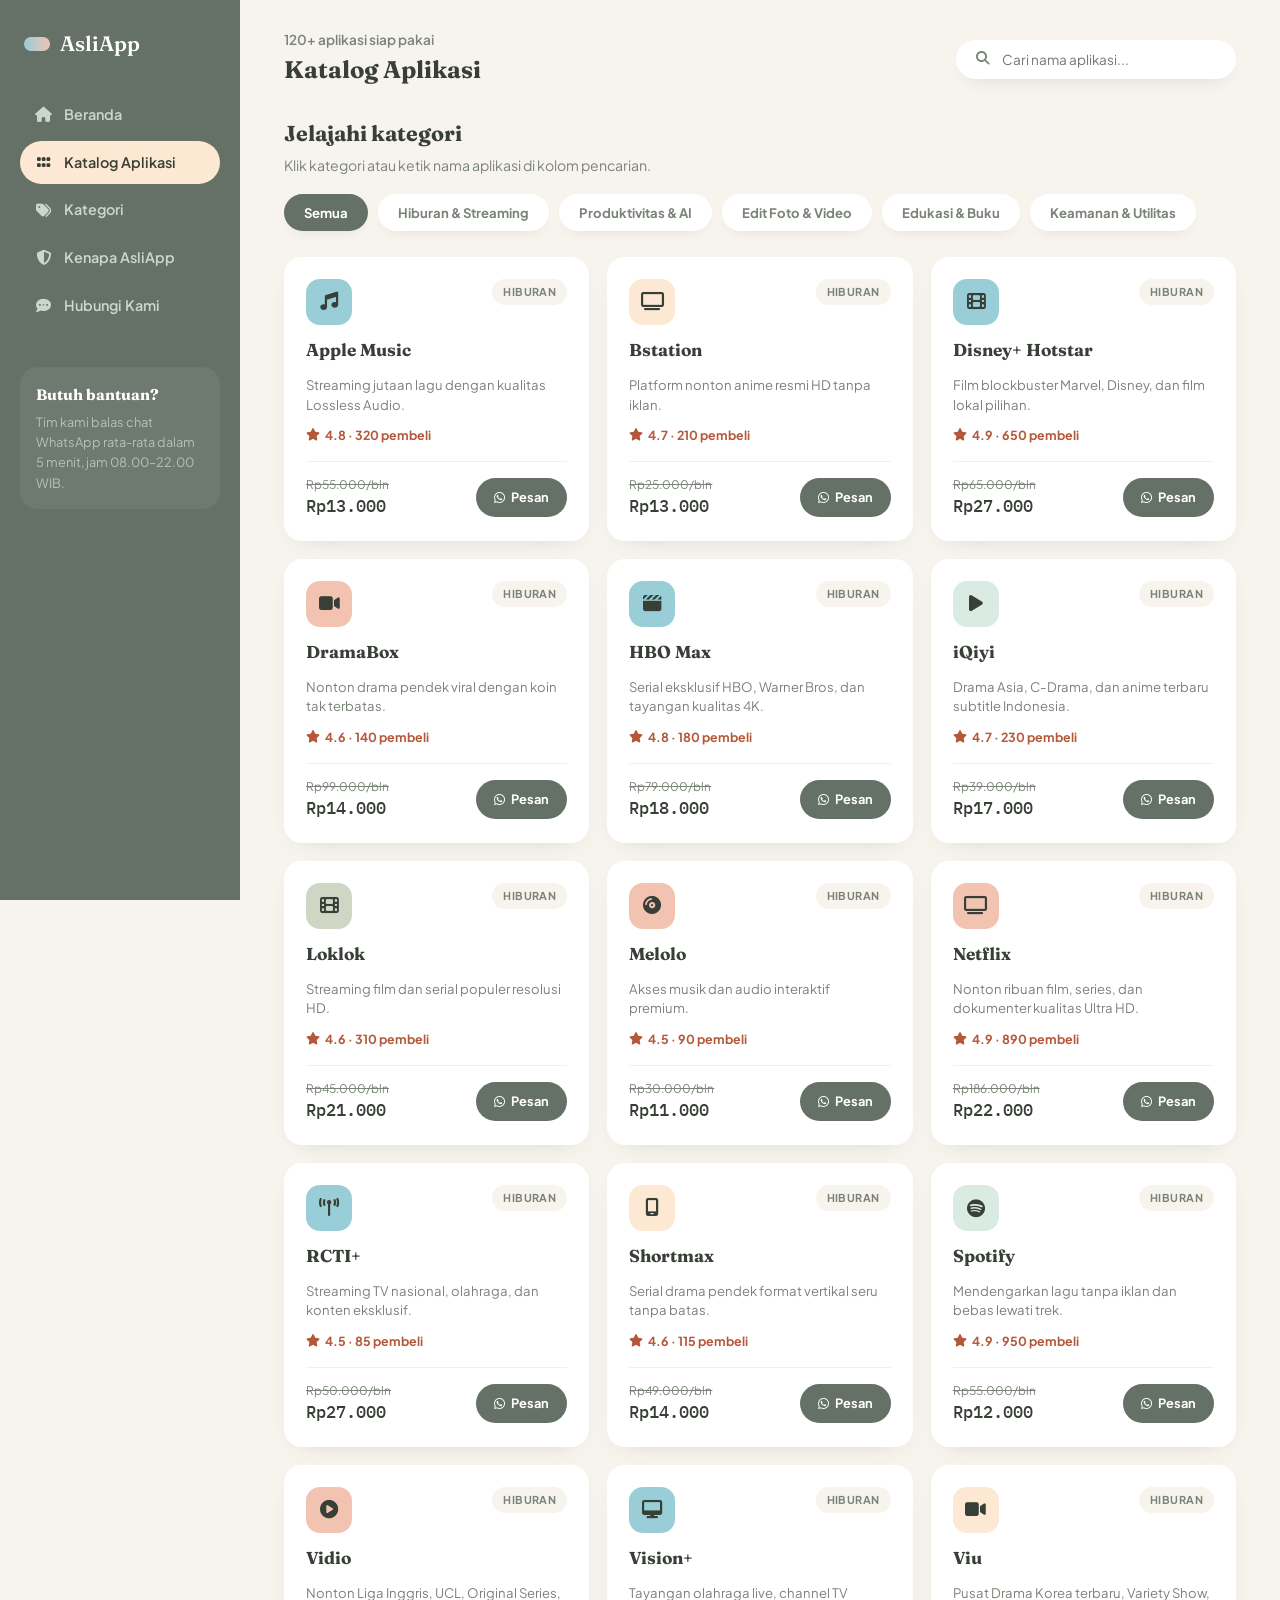
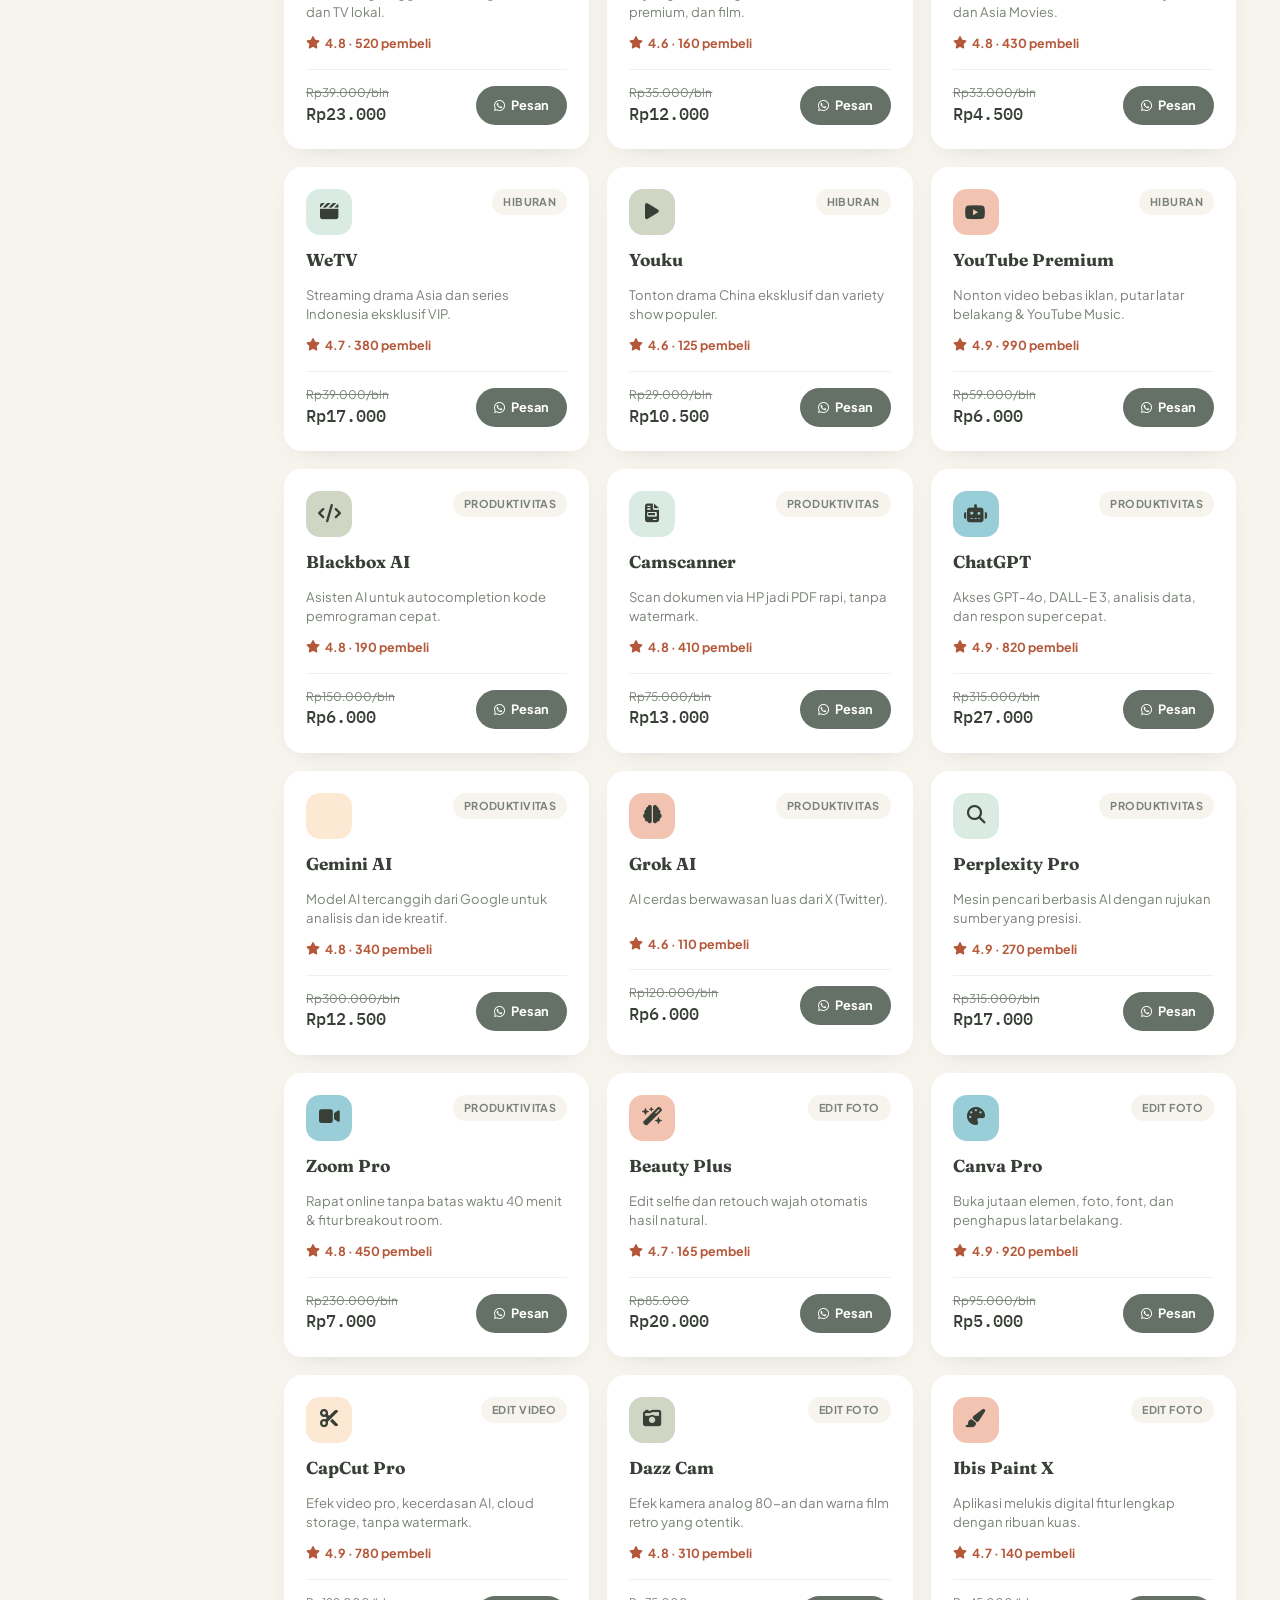
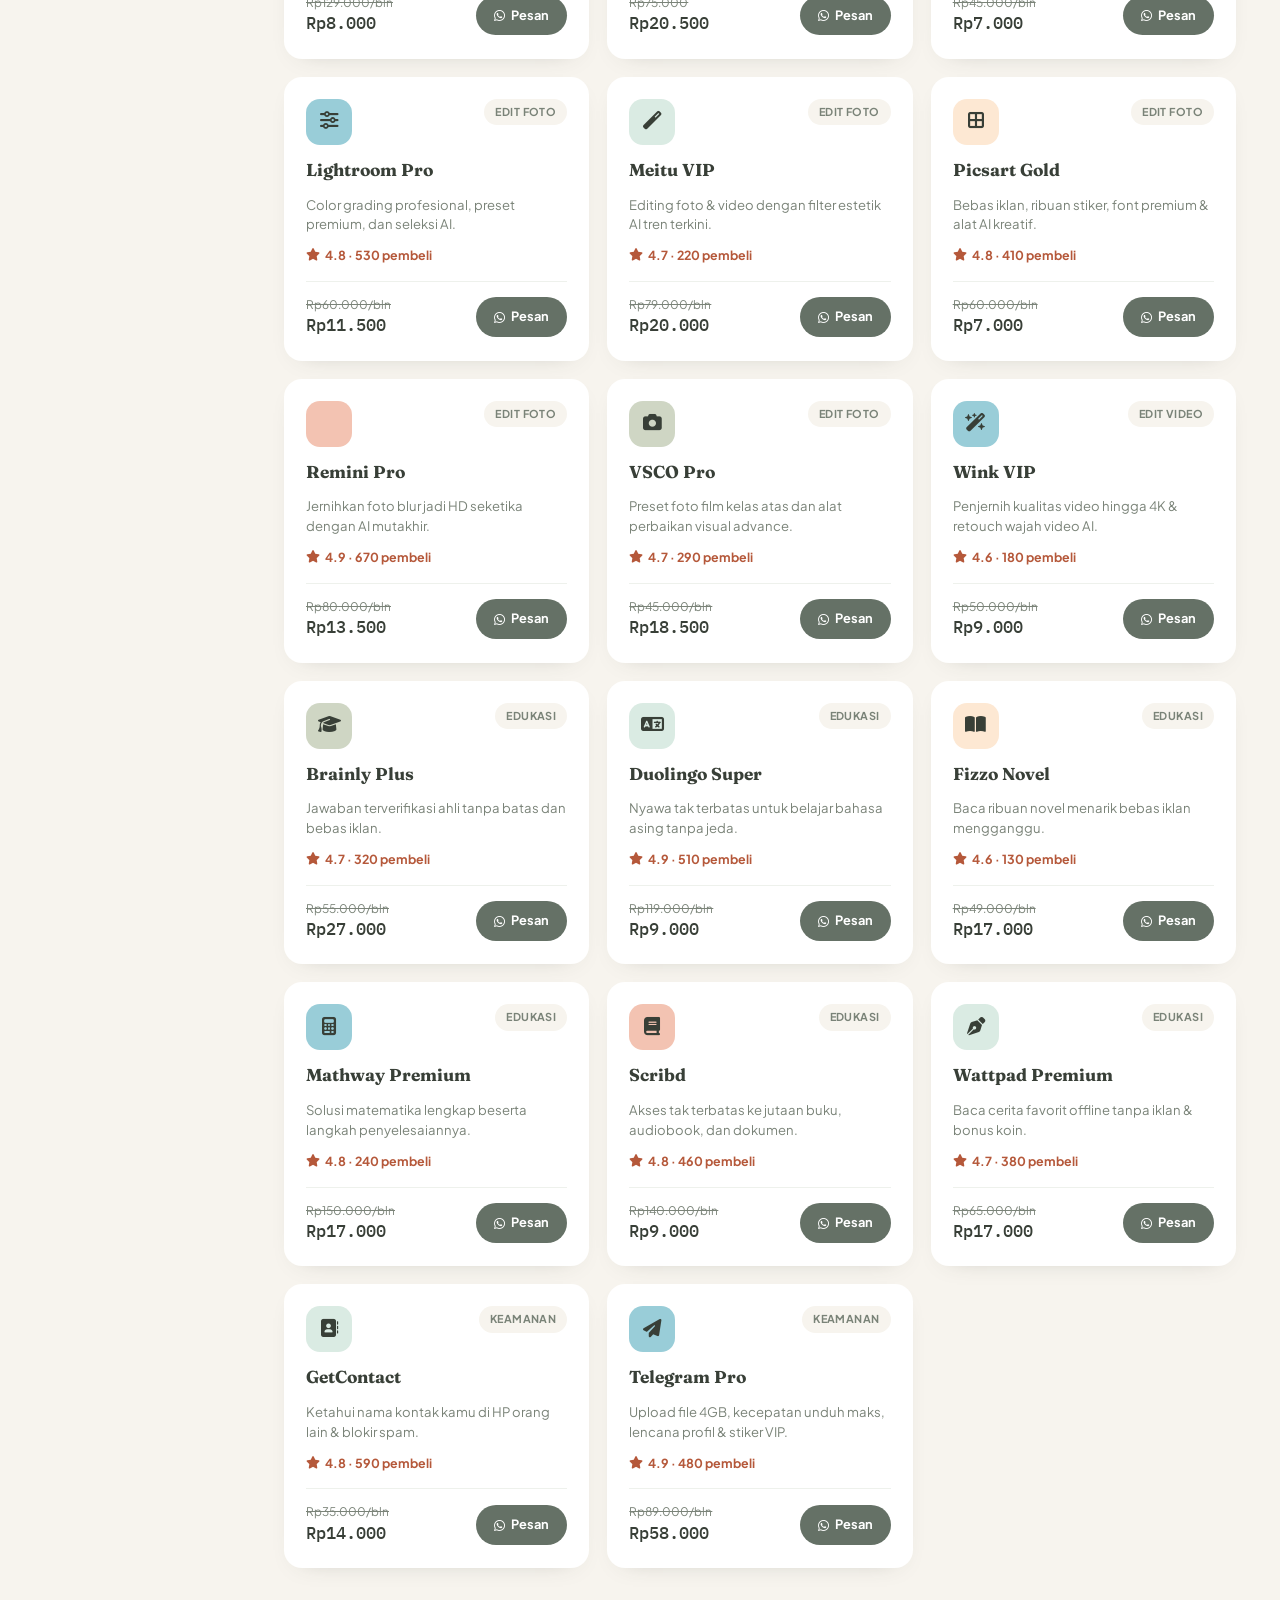
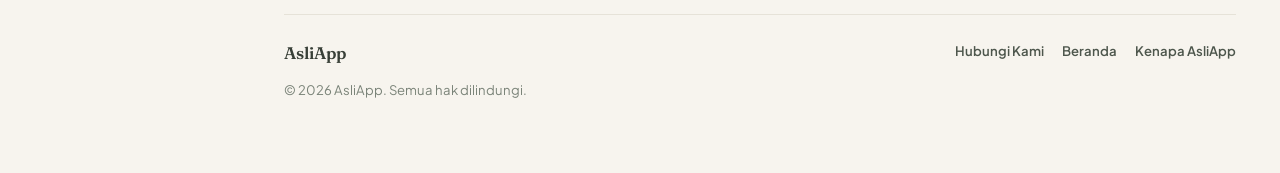
==== katalog.html @ 2c3b3336 "Update katalog.html" ====
<!DOCTYPE html>
<html lang="id">
<head>
<meta charset="UTF-8">
<meta name="viewport" content="width=device-width, initial-scale=1.0">
<title>Katalog Aplikasi — AsliApp</title>
<link rel="preconnect" href="https://fonts.googleapis.com">
<link rel="preconnect" href="https://fonts.gstatic.com" crossorigin>
<link href="https://fonts.googleapis.com/css2?family=Fraunces:opsz,wght@9..144,500;9..144,600;9..144,700&family=Plus+Jakarta+Sans:wght@400;500;600;700;800&family=IBM+Plex+Mono:wght@500&display=swap" rel="stylesheet">
<link rel="stylesheet" href="https://cdnjs.cloudflare.com/ajax/libs/font-awesome/6.5.1/css/all.min.css">
<link rel="stylesheet" href="assets/style.css">
</head>
<body>

<div class="layout">
    <aside class="sidebar" id="sidebar">
        <div class="logo"><span class="capsule-mark"></span> AsliApp</div>
        <nav>
            <a href="index.html"><i class="fa-solid fa-house"></i> Beranda</a>
            <a href="katalog.html" class="active"><i class="fa-solid fa-grip"></i> Katalog Aplikasi</a>
            <a href="katalog.html#kategori"><i class="fa-solid fa-tags"></i> Kategori</a>
            <a href="index.html#kenapa"><i class="fa-solid fa-shield-halved"></i> Kenapa AsliApp</a>
            <a href="kontak.html"><i class="fa-solid fa-comment-dots"></i> Hubungi Kami</a>
        </nav>
        <div class="sidebar-note">
            <strong>Butuh bantuan?</strong>
            Tim kami balas chat WhatsApp rata-rata dalam 5 menit, jam 08.00–22.00 WIB.
        </div>
    </aside>

    <main>
        <div class="topbar">
            <button class="menu-toggle" onclick="document.getElementById('sidebar').classList.toggle('open')">
                <i class="fa-solid fa-bars"></i>
            </button>
            <div class="greeting">
                <p>120+ aplikasi siap pakai</p>
                <h2>Katalog Aplikasi</h2>
            </div>
            <div class="search-pill">
                <i class="fa-solid fa-magnifying-glass"></i>
                <input type="text" id="searchInput" placeholder="Cari nama aplikasi...">
            </div>
        </div>

        <div id="kategori" class="section-head">
            <div>
                <h3>Jelajahi kategori</h3>
                <p>Klik kategori atau ketik nama aplikasi di kolom pencarian.</p>
            </div>
        </div>
        <div class="chip-row">
            <button class="chip active" data-filter="semua">Semua</button>
            <button class="chip" data-filter="hiburan">Hiburan &amp; Streaming</button>
            <button class="chip" data-filter="produktivitas">Produktivitas &amp; AI</button>
            <button class="chip" data-filter="edit">Edit Foto &amp; Video</button>
            <button class="chip" data-filter="edukasi">Edukasi &amp; Buku</button>
            <button class="chip" data-filter="keamanan">Keamanan &amp; Utilitas</button>
        </div>

        <div class="app-grid" id="appGrid">

            <!-- HIBURAN & STREAMING -->
            <div class="app-card" data-cat="hiburan" data-name="Apple Music">
                <div class="app-top">
                    <div class="app-icon bg-sky"><i class="fa-solid fa-music"></i></div>
                    <span class="cat-tag">Hiburan</span>
                </div>
                <h4>Apple Music</h4>
                <p class="app-desc">Streaming jutaan lagu dengan kualitas Lossless Audio.</p>
                <div class="rating"><i class="fa-solid fa-star"></i> 4.8 &middot; 320 pembeli</div>
                <div class="price-row">
                    <div class="price-block">
                        <div class="old-price">Rp55.000/bln</div>
                        <div class="new-price">Rp13.000</div>
                    </div>
                    <a href="https://wa.me/6288989942301?text=Halo%20AsliApp%2C%20saya%20mau%20pesan%20Apple%20Music" class="buy-btn"><i class="fa-brands fa-whatsapp"></i> Pesan</a>
                </div>
            </div>

            <div class="app-card" data-cat="hiburan" data-name="Bstation">
                <div class="app-top">
                    <div class="app-icon bg-cream"><i class="fa-solid fa-tv"></i></div>
                    <span class="cat-tag">Hiburan</span>
                </div>
                <h4>Bstation</h4>
                <p class="app-desc">Platform nonton anime resmi HD tanpa iklan.</p>
                <div class="rating"><i class="fa-solid fa-star"></i> 4.7 &middot; 210 pembeli</div>
                <div class="price-row">
                    <div class="price-block">
                        <div class="old-price">Rp25.000/bln</div>
                        <div class="new-price">Rp13.000</div>
                    </div>
                    <a href="https://wa.me/6288989942301?text=Halo%20AsliApp%2C%20saya%20mau%20pesan%20Bstation" class="buy-btn"><i class="fa-brands fa-whatsapp"></i> Pesan</a>
                </div>
            </div>

            <div class="app-card" data-cat="hiburan" data-name="Disney+ Hotstar">
                <div class="app-top">
                    <div class="app-icon bg-sky"><i class="fa-solid fa-film"></i></div>
                    <span class="cat-tag">Hiburan</span>
                </div>
                <h4>Disney+ Hotstar</h4>
                <p class="app-desc">Film blockbuster Marvel, Disney, dan film lokal pilihan.</p>
                <div class="rating"><i class="fa-solid fa-star"></i> 4.9 &middot; 650 pembeli</div>
                <div class="price-row">
                    <div class="price-block">
                        <div class="old-price">Rp65.000/bln</div>
                        <div class="new-price">Rp27.000</div>
                    </div>
                    <a href="https://wa.me/6288989942301?text=Halo%20AsliApp%2C%20saya%20mau%20pesan%20Disney%2B" class="buy-btn"><i class="fa-brands fa-whatsapp"></i> Pesan</a>
                </div>
            </div>

            <div class="app-card" data-cat="hiburan" data-name="DramaBox">
                <div class="app-top">
                    <div class="app-icon bg-coral"><i class="fa-solid fa-video"></i></div>
                    <span class="cat-tag">Hiburan</span>
                </div>
                <h4>DramaBox</h4>
                <p class="app-desc">Nonton drama pendek viral dengan koin tak terbatas.</p>
                <div class="rating"><i class="fa-solid fa-star"></i> 4.6 &middot; 140 pembeli</div>
                <div class="price-row">
                    <div class="price-block">
                        <div class="old-price">Rp99.000/bln</div>
                        <div class="new-price">Rp14.000</div>
                    </div>
                    <a href="https://wa.me/6288989942301?text=Halo%20AsliApp%2C%20saya%20mau%20pesan%20DramaBox" class="buy-btn"><i class="fa-brands fa-whatsapp"></i> Pesan</a>
                </div>
            </div>

            <div class="app-card" data-cat="hiburan" data-name="HBO Max">
                <div class="app-top">
                    <div class="app-icon bg-sky"><i class="fa-solid fa-clapperboard"></i></div>
                    <span class="cat-tag">Hiburan</span>
                </div>
                <h4>HBO Max</h4>
                <p class="app-desc">Serial eksklusif HBO, Warner Bros, dan tayangan kualitas 4K.</p>
                <div class="rating"><i class="fa-solid fa-star"></i> 4.8 &middot; 180 pembeli</div>
                <div class="price-row">
                    <div class="price-block">
                        <div class="old-price">Rp79.000/bln</div>
                        <div class="new-price">Rp18.000</div>
                    </div>
                    <a href="https://wa.me/6288989942301?text=Halo%20AsliApp%2C%20saya%20mau%20pesan%20HBO%20Max" class="buy-btn"><i class="fa-brands fa-whatsapp"></i> Pesan</a>
                </div>
            </div>

            <div class="app-card" data-cat="hiburan" data-name="iQiyi">
                <div class="app-top">
                    <div class="app-icon bg-mint"><i class="fa-solid fa-play"></i></div>
                    <span class="cat-tag">Hiburan</span>
                </div>
                <h4>iQiyi</h4>
                <p class="app-desc">Drama Asia, C-Drama, dan anime terbaru subtitle Indonesia.</p>
                <div class="rating"><i class="fa-solid fa-star"></i> 4.7 &middot; 230 pembeli</div>
                <div class="price-row">
                    <div class="price-block">
                        <div class="old-price">Rp39.000/bln</div>
                        <div class="new-price">Rp17.000</div>
                    </div>
                    <a href="https://wa.me/6288989942301?text=Halo%20AsliApp%2C%20saya%20mau%20pesan%20iQiyi" class="buy-btn"><i class="fa-brands fa-whatsapp"></i> Pesan</a>
                </div>
            </div>

            <div class="app-card" data-cat="hiburan" data-name="Loklok">
                <div class="app-top">
                    <div class="app-icon bg-sage"><i class="fa-solid fa-film"></i></div>
                    <span class="cat-tag">Hiburan</span>
                </div>
                <h4>Loklok</h4>
                <p class="app-desc">Streaming film dan serial populer resolusi HD.</p>
                <div class="rating"><i class="fa-solid fa-star"></i> 4.6 &middot; 310 pembeli</div>
                <div class="price-row">
                    <div class="price-block">
                        <div class="old-price">Rp45.000/bln</div>
                        <div class="new-price">Rp21.000</div>
                    </div>
                    <a href="https://wa.me/6288989942301?text=Halo%20AsliApp%2C%20saya%20mau%20pesan%20Loklok" class="buy-btn"><i class="fa-brands fa-whatsapp"></i> Pesan</a>
                </div>
            </div>

            <div class="app-card" data-cat="hiburan" data-name="Melolo">
                <div class="app-top">
                    <div class="app-icon bg-coral"><i class="fa-solid fa-compact-disc"></i></div>
                    <span class="cat-tag">Hiburan</span>
                </div>
                <h4>Melolo</h4>
                <p class="app-desc">Akses musik dan audio interaktif premium.</p>
                <div class="rating"><i class="fa-solid fa-star"></i> 4.5 &middot; 90 pembeli</div>
                <div class="price-row">
                    <div class="price-block">
                        <div class="old-price">Rp30.000/bln</div>
                        <div class="new-price">Rp11.000</div>
                    </div>
                    <a href="https://wa.me/6288989942301?text=Halo%20AsliApp%2C%20saya%20mau%20pesan%20Melolo" class="buy-btn"><i class="fa-brands fa-whatsapp"></i> Pesan</a>
                </div>
            </div>

            <div class="app-card" data-cat="hiburan" data-name="Netflix">
                <div class="app-top">
                    <div class="app-icon bg-coral"><i class="fa-solid fa-tv"></i></div>
                    <span class="cat-tag">Hiburan</span>
                </div>
                <h4>Netflix</h4>
                <p class="app-desc">Nonton ribuan film, series, dan dokumenter kualitas Ultra HD.</p>
                <div class="rating"><i class="fa-solid fa-star"></i> 4.9 &middot; 890 pembeli</div>
                <div class="price-row">
                    <div class="price-block">
                        <div class="old-price">Rp186.000/bln</div>
                        <div class="new-price">Rp22.000</div>
                    </div>
                    <a href="https://wa.me/6288989942301?text=Halo%20AsliApp%2C%20saya%20mau%20pesan%20Netflix" class="buy-btn"><i class="fa-brands fa-whatsapp"></i> Pesan</a>
                </div>
            </div>

            <div class="app-card" data-cat="hiburan" data-name="RCTI+">
                <div class="app-top">
                    <div class="app-icon bg-sky"><i class="fa-solid fa-broadcast-tower"></i></div>
                    <span class="cat-tag">Hiburan</span>
                </div>
                <h4>RCTI+</h4>
                <p class="app-desc">Streaming TV nasional, olahraga, dan konten eksklusif.</p>
                <div class="rating"><i class="fa-solid fa-star"></i> 4.5 &middot; 85 pembeli</div>
                <div class="price-row">
                    <div class="price-block">
                        <div class="old-price">Rp50.000/bln</div>
                        <div class="new-price">Rp27.000</div>
                    </div>
                    <a href="https://wa.me/6288989942301?text=Halo%20AsliApp%2C%20saya%20mau%20pesan%20RCTI%2B" class="buy-btn"><i class="fa-brands fa-whatsapp"></i> Pesan</a>
                </div>
            </div>

            <div class="app-card" data-cat="hiburan" data-name="Shortmax">
                <div class="app-top">
                    <div class="app-icon bg-cream"><i class="fa-solid fa-mobile-screen"></i></div>
                    <span class="cat-tag">Hiburan</span>
                </div>
                <h4>Shortmax</h4>
                <p class="app-desc">Serial drama pendek format vertikal seru tanpa batas.</p>
                <div class="rating"><i class="fa-solid fa-star"></i> 4.6 &middot; 115 pembeli</div>
                <div class="price-row">
                    <div class="price-block">
                        <div class="old-price">Rp49.000/bln</div>
                        <div class="new-price">Rp14.000</div>
                    </div>
                    <a href="https://wa.me/6288989942301?text=Halo%20AsliApp%2C%20saya%20mau%20pesan%20Shortmax" class="buy-btn"><i class="fa-brands fa-whatsapp"></i> Pesan</a>
                </div>
            </div>

            <div class="app-card" data-cat="hiburan" data-name="Spotify">
                <div class="app-top">
                    <div class="app-icon bg-mint"><i class="fa-brands fa-spotify"></i></div>
                    <span class="cat-tag">Hiburan</span>
                </div>
                <h4>Spotify</h4>
                <p class="app-desc">Mendengarkan lagu tanpa iklan dan bebas lewati trek.</p>
                <div class="rating"><i class="fa-solid fa-star"></i> 4.9 &middot; 950 pembeli</div>
                <div class="price-row">
                    <div class="price-block">
                        <div class="old-price">Rp55.000/bln</div>
                        <div class="new-price">Rp12.000</div>
                    </div>
                    <a href="https://wa.me/6288989942301?text=Halo%20AsliApp%2C%20saya%20mau%20pesan%20Spotify" class="buy-btn"><i class="fa-brands fa-whatsapp"></i> Pesan</a>
                </div>
            </div>

            <div class="app-card" data-cat="hiburan" data-name="Vidio">
                <div class="app-top">
                    <div class="app-icon bg-coral"><i class="fa-solid fa-circle-play"></i></div>
                    <span class="cat-tag">Hiburan</span>
                </div>
                <h4>Vidio</h4>
                <p class="app-desc">Nonton Liga Inggris, UCL, Original Series, dan TV lokal.</p>
                <div class="rating"><i class="fa-solid fa-star"></i> 4.8 &middot; 520 pembeli</div>
                <div class="price-row">
                    <div class="price-block">
                        <div class="old-price">Rp39.000/bln</div>
                        <div class="new-price">Rp23.000</div>
                    </div>
                    <a href="https://wa.me/6288989942301?text=Halo%20AsliApp%2C%20saya%20mau%20pesan%20Vidio" class="buy-btn"><i class="fa-brands fa-whatsapp"></i> Pesan</a>
                </div>
            </div>

            <div class="app-card" data-cat="hiburan" data-name="Vision+">
                <div class="app-top">
                    <div class="app-icon bg-sky"><i class="fa-solid fa-desktop"></i></div>
                    <span class="cat-tag">Hiburan</span>
                </div>
                <h4>Vision+</h4>
                <p class="app-desc">Tayangan olahraga live, channel TV premium, dan film.</p>
                <div class="rating"><i class="fa-solid fa-star"></i> 4.6 &middot; 160 pembeli</div>
                <div class="price-row">
                    <div class="price-block">
                        <div class="old-price">Rp35.000/bln</div>
                        <div class="new-price">Rp12.000</div>
                    </div>
                    <a href="https://wa.me/6288989942301?text=Halo%20AsliApp%2C%20saya%20mau%20pesan%20Vision%2B" class="buy-btn"><i class="fa-brands fa-whatsapp"></i> Pesan</a>
                </div>
            </div>

            <div class="app-card" data-cat="hiburan" data-name="Viu">
                <div class="app-top">
                    <div class="app-icon bg-cream"><i class="fa-solid fa-video"></i></div>
                    <span class="cat-tag">Hiburan</span>
                </div>
                <h4>Viu</h4>
                <p class="app-desc">Pusat Drama Korea terbaru, Variety Show, dan Asia Movies.</p>
                <div class="rating"><i class="fa-solid fa-star"></i> 4.8 &middot; 430 pembeli</div>
                <div class="price-row">
                    <div class="price-block">
                        <div class="old-price">Rp33.000/bln</div>
                        <div class="new-price">Rp4.500</div>
                    </div>
                    <a href="https://wa.me/6288989942301?text=Halo%20AsliApp%2C%20saya%20mau%20pesan%20Viu" class="buy-btn"><i class="fa-brands fa-whatsapp"></i> Pesan</a>
                </div>
            </div>

            <div class="app-card" data-cat="hiburan" data-name="WeTV">
                <div class="app-top">
                    <div class="app-icon bg-mint"><i class="fa-solid fa-clapperboard"></i></div>
                    <span class="cat-tag">Hiburan</span>
                </div>
                <h4>WeTV</h4>
                <p class="app-desc">Streaming drama Asia dan series Indonesia eksklusif VIP.</p>
                <div class="rating"><i class="fa-solid fa-star"></i> 4.7 &middot; 380 pembeli</div>
                <div class="price-row">
                    <div class="price-block">
                        <div class="old-price">Rp39.000/bln</div>
                        <div class="new-price">Rp17.000</div>
                    </div>
                    <a href="https://wa.me/6288989942301?text=Halo%20AsliApp%2C%20saya%20mau%20pesan%20WeTV" class="buy-btn"><i class="fa-brands fa-whatsapp"></i> Pesan</a>
                </div>
            </div>

            <div class="app-card" data-cat="hiburan" data-name="Youku">
                <div class="app-top">
                    <div class="app-icon bg-sage"><i class="fa-solid fa-play"></i></div>
                    <span class="cat-tag">Hiburan</span>
                </div>
                <h4>Youku</h4>
                <p class="app-desc">Tonton drama China eksklusif dan variety show populer.</p>
                <div class="rating"><i class="fa-solid fa-star"></i> 4.6 &middot; 125 pembeli</div>
                <div class="price-row">
                    <div class="price-block">
                        <div class="old-price">Rp29.000/bln</div>
                        <div class="new-price">Rp10.500</div>
                    </div>
                    <a href="https://wa.me/6288989942301?text=Halo%20AsliApp%2C%20saya%20mau%20pesan%20Youku" class="buy-btn"><i class="fa-brands fa-whatsapp"></i> Pesan</a>
                </div>
            </div>

            <div class="app-card" data-cat="hiburan" data-name="YouTube Premium">
                <div class="app-top">
                    <div class="app-icon bg-coral"><i class="fa-brands fa-youtube"></i></div>
                    <span class="cat-tag">Hiburan</span>
                </div>
                <h4>YouTube Premium</h4>
                <p class="app-desc">Nonton video bebas iklan, putar latar belakang &amp; YouTube Music.</p>
                <div class="rating"><i class="fa-solid fa-star"></i> 4.9 &middot; 990 pembeli</div>
                <div class="price-row">
                    <div class="price-block">
                        <div class="old-price">Rp59.000/bln</div>
                        <div class="new-price">Rp6.000</div>
                    </div>
                    <a href="https://wa.me/6288989942301?text=Halo%20AsliApp%2C%20saya%20mau%20pesan%20YouTube%20Premium" class="buy-btn"><i class="fa-brands fa-whatsapp"></i> Pesan</a>
                </div>
            </div>


            <!-- PRODUKTIVITAS & AI -->
            <div class="app-card" data-cat="produktivitas" data-name="Blackbox AI">
                <div class="app-top">
                    <div class="app-icon bg-sage"><i class="fa-solid fa-code"></i></div>
                    <span class="cat-tag">Produktivitas</span>
                </div>
                <h4>Blackbox AI</h4>
                <p class="app-desc">Asisten AI untuk autocompletion kode pemrograman cepat.</p>
                <div class="rating"><i class="fa-solid fa-star"></i> 4.8 &middot; 190 pembeli</div>
                <div class="price-row">
                    <div class="price-block">
                        <div class="old-price">Rp150.000/bln</div>
                        <div class="new-price">Rp6.000</div>
                    </div>
                    <a href="https://wa.me/6288989942301?text=Halo%20AsliApp%2C%20saya%20mau%20pesan%20Blackbox" class="buy-btn"><i class="fa-brands fa-whatsapp"></i> Pesan</a>
                </div>
            </div>

            <div class="app-card" data-cat="produktivitas" data-name="Camscanner">
                <div class="app-top">
                    <div class="app-icon bg-mint"><i class="fa-solid fa-file-invoice"></i></div>
                    <span class="cat-tag">Produktivitas</span>
                </div>
                <h4>Camscanner</h4>
                <p class="app-desc">Scan dokumen via HP jadi PDF rapi, tanpa watermark.</p>
                <div class="rating"><i class="fa-solid fa-star"></i> 4.8 &middot; 410 pembeli</div>
                <div class="price-row">
                    <div class="price-block">
                        <div class="old-price">Rp75.000/bln</div>
                        <div class="new-price">Rp13.000</div>
                    </div>
                    <a href="https://wa.me/6288989942301?text=Halo%20AsliApp%2C%20saya%20mau%20pesan%20Camscanner" class="buy-btn"><i class="fa-brands fa-whatsapp"></i> Pesan</a>
                </div>
            </div>

            <div class="app-card" data-cat="produktivitas" data-name="ChatGPT">
                <div class="app-top">
                    <div class="app-icon bg-sky"><i class="fa-solid fa-robot"></i></div>
                    <span class="cat-tag">Produktivitas</span>
                </div>
                <h4>ChatGPT</h4>
                <p class="app-desc">Akses GPT-4o, DALL-E 3, analisis data, dan respon super cepat.</p>
                <div class="rating"><i class="fa-solid fa-star"></i> 4.9 &middot; 820 pembeli</div>
                <div class="price-row">
                    <div class="price-block">
                        <div class="old-price">Rp315.000/bln</div>
                        <div class="new-price">Rp27.000</div>
                    </div>
                    <a href="https://wa.me/6288989942301?text=Halo%20AsliApp%2C%20saya%20mau%20pesan%20ChatGPT" class="buy-btn"><i class="fa-brands fa-whatsapp"></i> Pesan</a>
                </div>
            </div>

            <div class="app-card" data-cat="produktivitas" data-name="Gemini Advanced">
                <div class="app-top">
                    <div class="app-icon bg-cream"><i class="fa-solid fa-sparkles"></i></div>
                    <span class="cat-tag">Produktivitas</span>
                </div>
                <h4>Gemini AI</h4>
                <p class="app-desc">Model AI tercanggih dari Google untuk analisis dan ide kreatif.</p>
                <div class="rating"><i class="fa-solid fa-star"></i> 4.8 &middot; 340 pembeli</div>
                <div class="price-row">
                    <div class="price-block">
                        <div class="old-price">Rp300.000/bln</div>
                        <div class="new-price">Rp12.500</div>
                    </div>
                    <a href="https://wa.me/6288989942301?text=Halo%20AsliApp%2C%20saya%20mau%20pesan%20Gemini" class="buy-btn"><i class="fa-brands fa-whatsapp"></i> Pesan</a>
                </div>
            </div>

            <div class="app-card" data-cat="produktivitas" data-name="Grok AI">
                <div class="app-top">
                    <div class="app-icon bg-coral"><i class="fa-solid fa-brain"></i></div>
                    <span class="cat-tag">Produktivitas</span>
                </div>
                <h4>Grok AI</h4>
                <p class="app-desc">AI cerdas berwawasan luas dari X (Twitter).</p>
                <div class="rating"><i class="fa-solid fa-star"></i> 4.6 &middot; 110 pembeli</div>
                <div class="price-row">
                    <div class="price-block">
                        <div class="old-price">Rp120.000/bln</div>
                        <div class="new-price">Rp6.000</div>
                    </div>
                    <a href="https://wa.me/6288989942301?text=Halo%20AsliApp%2C%20saya%20mau%20pesan%20Grok%20AI" class="buy-btn"><i class="fa-brands fa-whatsapp"></i> Pesan</a>
                </div>
            </div>

            <div class="app-card" data-cat="produktivitas" data-name="Perplexity Pro">
                <div class="app-top">
                    <div class="app-icon bg-mint"><i class="fa-solid fa-magnifying-glass"></i></div>
                    <span class="cat-tag">Produktivitas</span>
                </div>
                <h4>Perplexity Pro</h4>
                <p class="app-desc">Mesin pencari berbasis AI dengan rujukan sumber yang presisi.</p>
                <div class="rating"><i class="fa-solid fa-star"></i> 4.9 &middot; 270 pembeli</div>
                <div class="price-row">
                    <div class="price-block">
                        <div class="old-price">Rp315.000/bln</div>
                        <div class="new-price">Rp17.000</div>
                    </div>
                    <a href="https://wa.me/6288989942301?text=Halo%20AsliApp%2C%20saya%20mau%20pesan%20Perplexity" class="buy-btn"><i class="fa-brands fa-whatsapp"></i> Pesan</a>
                </div>
            </div>

            <div class="app-card" data-cat="produktivitas" data-name="Zoom Premium">
                <div class="app-top">
                    <div class="app-icon bg-sky"><i class="fa-solid fa-video"></i></div>
                    <span class="cat-tag">Produktivitas</span>
                </div>
                <h4>Zoom Pro</h4>
                <p class="app-desc">Rapat online tanpa batas waktu 40 menit &amp; fitur breakout room.</p>
                <div class="rating"><i class="fa-solid fa-star"></i> 4.8 &middot; 450 pembeli</div>
                <div class="price-row">
                    <div class="price-block">
                        <div class="old-price">Rp230.000/bln</div>
                        <div class="new-price">Rp7.000</div>
                    </div>
                    <a href="https://wa.me/6288989942301?text=Halo%20AsliApp%2C%20saya%20mau%20pesan%20Zoom" class="buy-btn"><i class="fa-brands fa-whatsapp"></i> Pesan</a>
                </div>
            </div>


            <!-- EDIT FOTO & VIDEO -->
            <div class="app-card" data-cat="edit" data-name="Beauty Plus">
                <div class="app-top">
                    <div class="app-icon bg-coral"><i class="fa-solid fa-wand-magic-sparkles"></i></div>
                    <span class="cat-tag">Edit Foto</span>
                </div>
                <h4>Beauty Plus</h4>
                <p class="app-desc">Edit selfie dan retouch wajah otomatis hasil natural.</p>
                <div class="rating"><i class="fa-solid fa-star"></i> 4.7 &middot; 165 pembeli</div>
                <div class="price-row">
                    <div class="price-block">
                        <div class="old-price">Rp85.000</div>
                        <div class="new-price">Rp20.000</div>
                    </div>
                    <a href="https://wa.me/6288989942301?text=Halo%20AsliApp%2C%20saya%20mau%20pesan%20Beauty%20Plus" class="buy-btn"><i class="fa-brands fa-whatsapp"></i> Pesan</a>
                </div>
            </div>

            <div class="app-card" data-cat="edit" data-name="Canva Pro">
                <div class="app-top">
                    <div class="app-icon bg-sky"><i class="fa-solid fa-palette"></i></div>
                    <span class="cat-tag">Edit Foto</span>
                </div>
                <h4>Canva Pro</h4>
                <p class="app-desc">Buka jutaan elemen, foto, font, dan penghapus latar belakang.</p>
                <div class="rating"><i class="fa-solid fa-star"></i> 4.9 &middot; 920 pembeli</div>
                <div class="price-row">
                    <div class="price-block">
                        <div class="old-price">Rp95.000/bln</div>
                        <div class="new-price">Rp5.000</div>
                    </div>
                    <a href="https://wa.me/6288989942301?text=Halo%20AsliApp%2C%20saya%20mau%20pesan%20Canva%20Pro" class="buy-btn"><i class="fa-brands fa-whatsapp"></i> Pesan</a>
                </div>
            </div>

            <div class="app-card" data-cat="edit" data-name="CapCut Pro">
                <div class="app-top">
                    <div class="app-icon bg-cream"><i class="fa-solid fa-scissors"></i></div>
                    <span class="cat-tag">Edit Video</span>
                </div>
                <h4>CapCut Pro</h4>
                <p class="app-desc">Efek video pro, kecerdasan AI, cloud storage, tanpa watermark.</p>
                <div class="rating"><i class="fa-solid fa-star"></i> 4.9 &middot; 780 pembeli</div>
                <div class="price-row">
                    <div class="price-block">
                        <div class="old-price">Rp129.000/bln</div>
                        <div class="new-price">Rp8.000</div>
                    </div>
                    <a href="https://wa.me/6288989942301?text=Halo%20AsliApp%2C%20saya%20mau%20pesan%20CapCut%20Pro" class="buy-btn"><i class="fa-brands fa-whatsapp"></i> Pesan</a>
                </div>
            </div>

            <div class="app-card" data-cat="edit" data-name="Dazz Cam">
                <div class="app-top">
                    <div class="app-icon bg-sage"><i class="fa-solid fa-camera-retro"></i></div>
                    <span class="cat-tag">Edit Foto</span>
                </div>
                <h4>Dazz Cam</h4>
                <p class="app-desc">Efek kamera analog 80-an dan warna film retro yang otentik.</p>
                <div class="rating"><i class="fa-solid fa-star"></i> 4.8 &middot; 310 pembeli</div>
                <div class="price-row">
                    <div class="price-block">
                        <div class="old-price">Rp75.000</div>
                        <div class="new-price">Rp20.500</div>
                    </div>
                    <a href="https://wa.me/6288989942301?text=Halo%20AsliApp%2C%20saya%20mau%20pesan%20Dazz%20Cam" class="buy-btn"><i class="fa-brands fa-whatsapp"></i> Pesan</a>
                </div>
            </div>

            <div class="app-card" data-cat="edit" data-name="Ibis Paint X">
                <div class="app-top">
                    <div class="app-icon bg-coral"><i class="fa-solid fa-paintbrush"></i></div>
                    <span class="cat-tag">Edit Foto</span>
                </div>
                <h4>Ibis Paint X</h4>
                <p class="app-desc">Aplikasi melukis digital fitur lengkap dengan ribuan kuas.</p>
                <div class="rating"><i class="fa-solid fa-star"></i> 4.7 &middot; 140 pembeli</div>
                <div class="price-row">
                    <div class="price-block">
                        <div class="old-price">Rp45.000/bln</div>
                        <div class="new-price">Rp7.000</div>
                    </div>
                    <a href="https://wa.me/6288989942301?text=Halo%20AsliApp%2C%20saya%20mau%20pesan%20Ibis%20Paint" class="buy-btn"><i class="fa-brands fa-whatsapp"></i> Pesan</a>
                </div>
            </div>

            <div class="app-card" data-cat="edit" data-name="Lightroom Pro">
                <div class="app-top">
                    <div class="app-icon bg-sky"><i class="fa-solid fa-sliders"></i></div>
                    <span class="cat-tag">Edit Foto</span>
                </div>
                <h4>Lightroom Pro</h4>
                <p class="app-desc">Color grading profesional, preset premium, dan seleksi AI.</p>
                <div class="rating"><i class="fa-solid fa-star"></i> 4.8 &middot; 530 pembeli</div>
                <div class="price-row">
                    <div class="price-block">
                        <div class="old-price">Rp60.000/bln</div>
                        <div class="new-price">Rp11.500</div>
                    </div>
                    <a href="https://wa.me/6288989942301?text=Halo%20AsliApp%2C%20saya%20mau%20pesan%20Lightroom" class="buy-btn"><i class="fa-brands fa-whatsapp"></i> Pesan</a>
                </div>
            </div>

            <div class="app-card" data-cat="edit" data-name="Meitu VIP">
                <div class="app-top">
                    <div class="app-icon bg-mint"><i class="fa-solid fa-wand-magic"></i></div>
                    <span class="cat-tag">Edit Foto</span>
                </div>
                <h4>Meitu VIP</h4>
                <p class="app-desc">Editing foto &amp; video dengan filter estetik AI tren terkini.</p>
                <div class="rating"><i class="fa-solid fa-star"></i> 4.7 &middot; 220 pembeli</div>
                <div class="price-row">
                    <div class="price-block">
                        <div class="old-price">Rp79.000/bln</div>
                        <div class="new-price">Rp20.000</div>
                    </div>
                    <a href="https://wa.me/6288989942301?text=Halo%20AsliApp%2C%20saya%20mau%20pesan%20Meitu" class="buy-btn"><i class="fa-brands fa-whatsapp"></i> Pesan</a>
                </div>
            </div>

            <div class="app-card" data-cat="edit" data-name="Picsart Gold">
                <div class="app-top">
                    <div class="app-icon bg-cream"><i class="fa-solid fa-border-all"></i></div>
                    <span class="cat-tag">Edit Foto</span>
                </div>
                <h4>Picsart Gold</h4>
                <p class="app-desc">Bebas iklan, ribuan stiker, font premium &amp; alat AI kreatif.</p>
                <div class="rating"><i class="fa-solid fa-star"></i> 4.8 &middot; 410 pembeli</div>
                <div class="price-row">
                    <div class="price-block">
                        <div class="old-price">Rp60.000/bln</div>
                        <div class="new-price">Rp7.000</div>
                    </div>
                    <a href="https://wa.me/6288989942301?text=Halo%20AsliApp%2C%20saya%20mau%20pesan%20Picsart" class="buy-btn"><i class="fa-brands fa-whatsapp"></i> Pesan</a>
                </div>
            </div>

            <div class="app-card" data-cat="edit" data-name="Remini Pro">
                <div class="app-top">
                    <div class="app-icon bg-coral"><i class="fa-solid fa-sparkles"></i></div>
                    <span class="cat-tag">Edit Foto</span>
                </div>
                <h4>Remini Pro</h4>
                <p class="app-desc">Jernihkan foto blur jadi HD seketika dengan AI mutakhir.</p>
                <div class="rating"><i class="fa-solid fa-star"></i> 4.9 &middot; 670 pembeli</div>
                <div class="price-row">
                    <div class="price-block">
                        <div class="old-price">Rp80.000/bln</div>
                        <div class="new-price">Rp13.500</div>
                    </div>
                    <a href="https://wa.me/6288989942301?text=Halo%20AsliApp%2C%20saya%20mau%20pesan%20Remini" class="buy-btn"><i class="fa-brands fa-whatsapp"></i> Pesan</a>
                </div>
            </div>

            <div class="app-card" data-cat="edit" data-name="VSCO Pro">
                <div class="app-top">
                    <div class="app-icon bg-sage"><i class="fa-solid fa-camera"></i></div>
                    <span class="cat-tag">Edit Foto</span>
                </div>
                <h4>VSCO Pro</h4>
                <p class="app-desc">Preset foto film kelas atas dan alat perbaikan visual advance.</p>
                <div class="rating"><i class="fa-solid fa-star"></i> 4.7 &middot; 290 pembeli</div>
                <div class="price-row">
                    <div class="price-block">
                        <div class="old-price">Rp45.000/bln</div>
                        <div class="new-price">Rp18.500</div>
                    </div>
                    <a href="https://wa.me/6288989942301?text=Halo%20AsliApp%2C%20saya%20mau%20pesan%20VSCO" class="buy-btn"><i class="fa-brands fa-whatsapp"></i> Pesan</a>
                </div>
            </div>

            <div class="app-card" data-cat="edit" data-name="Wink VIP">
                <div class="app-top">
                    <div class="app-icon bg-sky"><i class="fa-solid fa-wand-magic-sparkles"></i></div>
                    <span class="cat-tag">Edit Video</span>
                </div>
                <h4>Wink VIP</h4>
                <p class="app-desc">Penjernih kualitas video hingga 4K &amp; retouch wajah video AI.</p>
                <div class="rating"><i class="fa-solid fa-star"></i> 4.6 &middot; 180 pembeli</div>
                <div class="price-row">
                    <div class="price-block">
                        <div class="old-price">Rp50.000/bln</div>
                        <div class="new-price">Rp9.000</div>
                    </div>
                    <a href="https://wa.me/6288989942301?text=Halo%20AsliApp%2C%20saya%20mau%20pesan%20Wink" class="buy-btn"><i class="fa-brands fa-whatsapp"></i> Pesan</a>
                </div>
            </div>


            <!-- EDUKASI & BUKU -->
            <div class="app-card" data-cat="edukasi" data-name="Brainly Plus">
                <div class="app-top">
                    <div class="app-icon bg-sage"><i class="fa-solid fa-graduation-cap"></i></div>
                    <span class="cat-tag">Edukasi</span>
                </div>
                <h4>Brainly Plus</h4>
                <p class="app-desc">Jawaban terverifikasi ahli tanpa batas dan bebas iklan.</p>
                <div class="rating"><i class="fa-solid fa-star"></i> 4.7 &middot; 320 pembeli</div>
                <div class="price-row">
                    <div class="price-block">
                        <div class="old-price">Rp55.000/bln</div>
                        <div class="new-price">Rp27.000</div>
                    </div>
                    <a href="https://wa.me/6288989942301?text=Halo%20AsliApp%2C%20saya%20mau%20pesan%20Brainly" class="buy-btn"><i class="fa-brands fa-whatsapp"></i> Pesan</a>
                </div>
            </div>

            <div class="app-card" data-cat="edukasi" data-name="Duolingo Super">
                <div class="app-top">
                    <div class="app-icon bg-mint"><i class="fa-solid fa-language"></i></div>
                    <span class="cat-tag">Edukasi</span>
                </div>
                <h4>Duolingo Super</h4>
                <p class="app-desc">Nyawa tak terbatas untuk belajar bahasa asing tanpa jeda.</p>
                <div class="rating"><i class="fa-solid fa-star"></i> 4.9 &middot; 510 pembeli</div>
                <div class="price-row">
                    <div class="price-block">
                        <div class="old-price">Rp119.000/bln</div>
                        <div class="new-price">Rp9.000</div>
                    </div>
                    <a href="https://wa.me/6288989942301?text=Halo%20AsliApp%2C%20saya%20mau%20pesan%20Duolingo" class="buy-btn"><i class="fa-brands fa-whatsapp"></i> Pesan</a>
                </div>
            </div>

            <div class="app-card" data-cat="edukasi" data-name="Fizzo Novel">
                <div class="app-top">
                    <div class="app-icon bg-cream"><i class="fa-solid fa-book-open"></i></div>
                    <span class="cat-tag">Edukasi</span>
                </div>
                <h4>Fizzo Novel</h4>
                <p class="app-desc">Baca ribuan novel menarik bebas iklan mengganggu.</p>
                <div class="rating"><i class="fa-solid fa-star"></i> 4.6 &middot; 130 pembeli</div>
                <div class="price-row">
                    <div class="price-block">
                        <div class="old-price">Rp49.000/bln</div>
                        <div class="new-price">Rp17.000</div>
                    </div>
                    <a href="https://wa.me/6288989942301?text=Halo%20AsliApp%2C%20saya%20mau%20pesan%20Fizzo" class="buy-btn"><i class="fa-brands fa-whatsapp"></i> Pesan</a>
                </div>
            </div>

            <div class="app-card" data-cat="edukasi" data-name="Mathway Premium">
                <div class="app-top">
                    <div class="app-icon bg-sky"><i class="fa-solid fa-calculator"></i></div>
                    <span class="cat-tag">Edukasi</span>
                </div>
                <h4>Mathway Premium</h4>
                <p class="app-desc">Solusi matematika lengkap beserta langkah penyelesaiannya.</p>
                <div class="rating"><i class="fa-solid fa-star"></i> 4.8 &middot; 240 pembeli</div>
                <div class="price-row">
                    <div class="price-block">
                        <div class="old-price">Rp150.000/bln</div>
                        <div class="new-price">Rp17.000</div>
                    </div>
                    <a href="https://wa.me/6288989942301?text=Halo%20AsliApp%2C%20saya%20mau%20pesan%20Mathway" class="buy-btn"><i class="fa-brands fa-whatsapp"></i> Pesan</a>
                </div>
            </div>

            <div class="app-card" data-cat="edukasi" data-name="Scribd Premium">
                <div class="app-top">
                    <div class="app-icon bg-coral"><i class="fa-solid fa-book"></i></div>
                    <span class="cat-tag">Edukasi</span>
                </div>
                <h4>Scribd</h4>
                <p class="app-desc">Akses tak terbatas ke jutaan buku, audiobook, dan dokumen.</p>
                <div class="rating"><i class="fa-solid fa-star"></i> 4.8 &middot; 460 pembeli</div>
                <div class="price-row">
                    <div class="price-block">
                        <div class="old-price">Rp140.000/bln</div>
                        <div class="new-price">Rp9.000</div>
                    </div>
                    <a href="https://wa.me/6288989942301?text=Halo%20AsliApp%2C%20saya%20mau%20pesan%20Scribd" class="buy-btn"><i class="fa-brands fa-whatsapp"></i> Pesan</a>
                </div>
            </div>

            <div class="app-card" data-cat="edukasi" data-name="Wattpad Premium">
                <div class="app-top">
                    <div class="app-icon bg-mint"><i class="fa-solid fa-pen-nib"></i></div>
                    <span class="cat-tag">Edukasi</span>
                </div>
                <h4>Wattpad Premium</h4>
                <p class="app-desc">Baca cerita favorit offline tanpa iklan &amp; bonus koin.</p>
                <div class="rating"><i class="fa-solid fa-star"></i> 4.7 &middot; 380 pembeli</div>
                <div class="price-row">
                    <div class="price-block">
                        <div class="old-price">Rp65.000/bln</div>
                        <div class="new-price">Rp17.000</div>
                    </div>
                    <a href="https://wa.me/6288989942301?text=Halo%20AsliApp%2C%20saya%20mau%20pesan%20Wattpad" class="buy-btn"><i class="fa-brands fa-whatsapp"></i> Pesan</a>
                </div>
            </div>


            <!-- KEAMANAN & UTILITAS -->
            <div class="app-card" data-cat="keamanan" data-name="GetContact Premium">
                <div class="app-top">
                    <div class="app-icon bg-mint"><i class="fa-solid fa-address-book"></i></div>
                    <span class="cat-tag">Keamanan</span>
                </div>
                <h4>GetContact</h4>
                <p class="app-desc">Ketahui nama kontak kamu di HP orang lain &amp; blokir spam.</p>
                <div class="rating"><i class="fa-solid fa-star"></i> 4.8 &middot; 590 pembeli</div>
                <div class="price-row">
                    <div class="price-block">
                        <div class="old-price">Rp35.000/bln</div>
                        <div class="new-price">Rp14.000</div>
                    </div>
                    <a href="https://wa.me/6288989942301?text=Halo%20AsliApp%2C%20saya%20mau%20pesan%20GetContact" class="buy-btn"><i class="fa-brands fa-whatsapp"></i> Pesan</a>
                </div>
            </div>

            <div class="app-card" data-cat="keamanan" data-name="Telegram Premium">
                <div class="app-top">
                    <div class="app-icon bg-sky"><i class="fa-paper-plane fa-solid"></i></div>
                    <span class="cat-tag">Keamanan</span>
                </div>
                <h4>Telegram Pro</h4>
                <p class="app-desc">Upload file 4GB, kecepatan unduh maks, lencana profil &amp; stiker VIP.</p>
                <div class="rating"><i class="fa-solid fa-star"></i> 4.9 &middot; 480 pembeli</div>
                <div class="price-row">
                    <div class="price-block">
                        <div class="old-price">Rp89.000/bln</div>
                        <div class="new-price">Rp58.000</div>
                    </div>
                    <a href="https://wa.me/6288989942301?text=Halo%20AsliApp%2C%20saya%20mau%20pesan%20Telegram%20Pro" class="buy-btn"><i class="fa-brands fa-whatsapp"></i> Pesan</a>
                </div>
            </div>

            <div class="empty-state" id="emptyState" style="display:none;">
                <i class="fa-solid fa-magnifying-glass"></i>
                Tidak ada aplikasi yang cocok. Coba kata kunci lain.
            </div>

        </div>

        <footer>
            <div>
                <div class="foot-brand">AsliApp</div>
                <p>&copy; <span id="year"></span> AsliApp. Semua hak dilindungi.</p>
            </div>
            <div class="foot-links">
                <a href="kontak.html">Hubungi Kami</a>
                <a href="index.html">Beranda</a>
                <a href="index.html#kenapa">Kenapa AsliApp</a>
            </div>
        </footer>
    </main>
</div>

<script src="assets/script.js"></script>
</body>
</html>
---- assets/style.css ----
:root{
    --sky: #99CDD8;
    --mint: #DAEBE3;
    --cream: #FDE8D3;
    --coral: #F3C3B2;
    --sage: #CFD6C4;
    --ink: #657166;

    --ink-800: #4d564c;
    --ink-900: #383f37;
    --coral-800: #b5583a;
    --sky-800: #2e6b7a;

    --bg-page: #f7f4ee;
    --surface: #ffffff;
    --text: var(--ink-900);
    --text-soft: #7a8378;

    --radius-lg: 28px;
    --radius-md: 18px;
    --radius-pill: 999px;
}

* { box-sizing: border-box; }
html { scroll-behavior: smooth; }
body {
    margin: 0;
    background: var(--bg-page);
    color: var(--text);
    font-family: 'Plus Jakarta Sans', sans-serif;
    font-size: 15px;
    line-height: 1.5;
}
h1, h2, h3 { font-family: 'Fraunces', serif; margin: 0; color: var(--ink-900); }
.mono { font-family: 'IBM Plex Mono', monospace; }
a { color: inherit; }
img, svg { display: block; max-width: 100%; }

.layout {
    display: grid;
    grid-template-columns: 240px 1fr;
    min-height: 100vh;
}

/* ---------- Sidebar ---------- */
.sidebar {
    background: var(--ink);
    color: #eef2ee;
    padding: 28px 20px;
    position: sticky;
    top: 0;
    height: 100vh;
}
.sidebar .logo {
    display: flex;
    align-items: center;
    gap: 10px;
    font-family: 'Fraunces', serif;
    font-weight: 600;
    font-size: 1.3rem;
    color: #fff;
    margin-bottom: 34px;
    padding-left: 4px;
}
.sidebar .logo .capsule-mark {
    width: 26px; height: 14px;
    border-radius: var(--radius-pill);
    background: linear-gradient(90deg, var(--sky), var(--coral));
    flex-shrink: 0;
}
.sidebar nav { display: flex; flex-direction: column; gap: 4px; }
.sidebar nav a {
    display: flex;
    align-items: center;
    gap: 12px;
    padding: 11px 14px;
    border-radius: var(--radius-pill);
    text-decoration: none;
    color: #cdd6cc;
    font-weight: 600;
    font-size: .9rem;
    transition: background .15s ease, color .15s ease;
}
.sidebar nav a i { width: 18px; text-align: center; font-size: .95rem; }
.sidebar nav a:hover { background: rgba(255,255,255,.08); color: #fff; }
.sidebar nav a.active {
    background: var(--cream);
    color: var(--ink-900);
}
.sidebar-note {
    margin-top: 40px;
    padding: 16px;
    border-radius: var(--radius-md);
    background: rgba(255,255,255,.06);
    font-size: .8rem;
    color: #b7c2b6;
    line-height: 1.6;
}
.sidebar-note strong { color: #fff; display: block; margin-bottom: 4px; font-family: 'Fraunces', serif; font-size: .95rem; }

/* ---------- Main ---------- */
main { padding: 30px 44px 60px 44px; }

.topbar {
    display: flex;
    align-items: center;
    justify-content: space-between;
    margin-bottom: 30px;
    gap: 20px;
    flex-wrap: wrap;
}
.topbar .greeting p { margin: 0; color: var(--text-soft); font-size: .85rem; font-weight: 600; }
.topbar .greeting h2 { font-size: 1.5rem; margin-top: 2px; }
.search-pill {
    display: flex;
    align-items: center;
    gap: 10px;
    background: var(--surface);
    border-radius: var(--radius-pill);
    padding: 10px 20px;
    min-width: 280px;
    box-shadow: 0 8px 20px -14px rgba(56,63,55,.3);
    color: var(--text-soft);
    font-size: .85rem;
}
.search-pill input {
    border: none;
    outline: none;
    background: transparent;
    font-family: inherit;
    font-size: .85rem;
    width: 100%;
    color: var(--text);
}

/* ---------- Hero ---------- */
.hero {
    position: relative;
    background: var(--ink);
    border-radius: var(--radius-lg);
    padding: 46px 48px;
    color: #fff;
    overflow: hidden;
    margin-bottom: 34px;
    display: grid;
    grid-template-columns: 1.15fr 0.85fr;
    gap: 20px;
    align-items: center;
}
.hero-eyebrow {
    display: inline-flex;
    align-items: center;
    gap: 8px;
    background: rgba(255,255,255,.1);
    border-radius: var(--radius-pill);
    padding: 6px 16px;
    font-size: .78rem;
    font-weight: 700;
    letter-spacing: .02em;
    color: var(--cream);
    margin-bottom: 18px;
    width: fit-content;
}
.hero h1 {
    font-size: 2.5rem;
    line-height: 1.12;
    color: #fff;
    font-weight: 600;
    max-width: 480px;
}
.hero h1 em { font-style: normal; color: var(--sky); }
.hero p.sub {
    margin: 18px 0 26px 0;
    color: #cbd3ca;
    max-width: 420px;
    font-size: .95rem;
}
.hero-ctas { display: flex; gap: 12px; flex-wrap: wrap; }
.btn {
    border: none;
    border-radius: var(--radius-pill);
    padding: 13px 26px;
    font-family: inherit;
    font-weight: 700;
    font-size: .88rem;
    cursor: pointer;
    text-decoration: none;
    display: inline-flex;
    align-items: center;
    gap: 8px;
    transition: transform .15s ease, box-shadow .15s ease;
}
.btn:hover { transform: translateY(-2px); }
.btn-primary { background: var(--cream); color: var(--ink-900); }
.btn-ghost { background: rgba(255,255,255,.08); color: #fff; border: 1px solid rgba(255,255,255,.25); }

/* capsule stack illustration */
.capsule-stack {
    position: relative;
    height: 260px;
    display: flex;
    flex-direction: column;
    align-items: center;
    justify-content: center;
    gap: 10px;
}
.capsule-stack .cap {
    width: 92%;
    height: 34px;
    border-radius: var(--radius-pill);
    box-shadow: 0 10px 24px -14px rgba(0,0,0,.4);
}
.capsule-stack .cap:nth-child(1) { background: var(--sky); width: 78%; }
.capsule-stack .cap:nth-child(2) { background: var(--mint); width: 88%; }
.capsule-stack .cap:nth-child(3) { background: var(--cream); width: 98%; }
.capsule-stack .cap:nth-child(4) { background: var(--coral); width: 88%; }
.capsule-stack .cap:nth-child(5) { background: var(--sage); width: 78%; }

/* ---------- Stat row ---------- */
.stat-row {
    display: grid;
    grid-template-columns: repeat(3, 1fr);
    gap: 18px;
    margin-bottom: 40px;
}
.stat-card {
    background: var(--surface);
    border-radius: var(--radius-md);
    padding: 20px 22px;
    box-shadow: 0 8px 24px -18px rgba(56,63,55,.35);
}
.stat-card .stat-icon {
    width: 38px; height: 38px;
    border-radius: 12px;
    display: flex; align-items: center; justify-content: center;
    font-size: .95rem;
    margin-bottom: 14px;
    color: var(--ink-900);
}
.stat-card .stat-value { font-size: 1.6rem; font-weight: 800; font-family: 'Fraunces', serif; }
.stat-card .stat-label { color: var(--text-soft); font-size: .82rem; font-weight: 600; margin-top: 2px; }

.bg-sky { background: var(--sky); }
.bg-mint { background: var(--mint); }
.bg-cream { background: var(--cream); }
.bg-coral { background: var(--coral); }
.bg-sage { background: var(--sage); }

/* ---------- Section headers ---------- */
.section-head {
    display: flex;
    align-items: baseline;
    justify-content: space-between;
    margin-bottom: 18px;
    flex-wrap: wrap;
    gap: 10px;
}
.section-head h3 { font-size: 1.35rem; }
.section-head p { margin: 4px 0 0 0; color: var(--text-soft); font-size: .88rem; }

/* ---------- Category preview (home page) ---------- */
.cat-preview-grid {
    display: grid;
    grid-template-columns: repeat(4, 1fr);
    gap: 16px;
    margin-bottom: 40px;
}
.cat-preview {
    border-radius: var(--radius-md);
    padding: 22px 18px;
    text-decoration: none;
    color: var(--ink-900);
    display: flex;
    flex-direction: column;
    gap: 12px;
    font-weight: 700;
    font-size: .9rem;
    transition: transform .15s ease;
}
.cat-preview:hover { transform: translateY(-3px); }
.cat-preview i { font-size: 1.3rem; }

/* ---------- Category chips (catalog page) ---------- */
.chip-row {
    display: flex;
    gap: 10px;
    flex-wrap: wrap;
    margin-bottom: 26px;
}
.chip {
    border: none;
    background: var(--surface);
    border-radius: var(--radius-pill);
    padding: 10px 20px;
    font-family: inherit;
    font-weight: 700;
    font-size: .82rem;
    color: var(--text-soft);
    cursor: pointer;
    box-shadow: 0 6px 16px -12px rgba(56,63,55,.3);
    transition: background .15s ease, color .15s ease;
}
.chip:hover { color: var(--ink-900); }
.chip.active { background: var(--ink); color: #fff; }

/* ---------- App grid ---------- */
.app-grid {
    display: grid;
    grid-template-columns: repeat(3, 1fr);
    gap: 18px;
    margin-bottom: 46px;
}
.app-card {
    background: var(--surface);
    border-radius: var(--radius-md);
    padding: 22px;
    box-shadow: 0 8px 24px -18px rgba(56,63,55,.35);
    display: flex;
    flex-direction: column;
    gap: 12px;
}
.app-card .app-top { display: flex; align-items: flex-start; justify-content: space-between; gap: 10px; }
.app-icon {
    width: 46px; height: 46px;
    border-radius: 14px;
    display: flex; align-items: center; justify-content: center;
    font-size: 1.15rem;
    color: var(--ink-900);
    flex-shrink: 0;
}
.app-card .cat-tag {
    font-size: .68rem;
    font-weight: 700;
    text-transform: uppercase;
    letter-spacing: .04em;
    color: var(--text-soft);
    background: var(--bg-page);
    padding: 5px 11px;
    border-radius: var(--radius-pill);
}
.app-card h4 { font-family: 'Fraunces', serif; font-size: 1.08rem; margin: 0; color: var(--ink-900); }
.app-card .app-desc { font-size: .82rem; color: var(--text-soft); margin: 0; min-height: 34px; }
.app-card .rating { font-size: .78rem; color: var(--coral-800); font-weight: 700; display: flex; align-items: center; gap: 5px; }
.app-card .price-row {
    display: flex;
    align-items: center;
    justify-content: space-between;
    margin-top: 4px;
    padding-top: 14px;
    border-top: 1px solid #eef1ec;
}
.price-block .old-price {
    font-size: .74rem;
    color: var(--text-soft);
    text-decoration: line-through;
}
.price-block .new-price {
    font-family: 'IBM Plex Mono', monospace;
    font-weight: 500;
    font-size: 1.05rem;
    color: var(--ink-900);
}
.buy-btn {
    background: var(--ink);
    color: #fff;
    border: none;
    border-radius: var(--radius-pill);
    padding: 10px 18px;
    font-family: inherit;
    font-weight: 700;
    font-size: .8rem;
    cursor: pointer;
    text-decoration: none;
    display: inline-flex;
    align-items: center;
    gap: 6px;
    transition: background .15s ease;
}
.buy-btn:hover { background: var(--ink-800); }

.empty-state {
    grid-column: 1 / -1;
    text-align: center;
    padding: 50px 20px;
    color: var(--text-soft);
}
.empty-state i { font-size: 1.6rem; margin-bottom: 10px; display: block; }

/* ---------- Trust strip ---------- */
.trust-strip {
    display: grid;
    grid-template-columns: repeat(3, 1fr);
    gap: 18px;
    margin-bottom: 46px;
}
.trust-card {
    border-radius: var(--radius-md);
    padding: 22px;
    color: var(--ink-900);
}
.trust-card i { font-size: 1.3rem; margin-bottom: 10px; display: block; }
.trust-card h5 { font-family: 'Fraunces', serif; font-size: 1rem; margin: 0 0 6px 0; }
.trust-card p { margin: 0; font-size: .82rem; color: var(--ink-800); }

/* ---------- FAQ (contact page) ---------- */
.faq-list { display: flex; flex-direction: column; gap: 10px; margin-bottom: 40px; }
.faq-item {
    background: var(--surface);
    border-radius: var(--radius-md);
    box-shadow: 0 8px 24px -18px rgba(56,63,55,.35);
    padding: 4px 22px;
}
.faq-item summary {
    padding: 16px 0;
    font-weight: 700;
    cursor: pointer;
    list-style: none;
    display: flex;
    align-items: center;
    justify-content: space-between;
    font-family: 'Fraunces', serif;
    font-size: 1rem;
    color: var(--ink-900);
}
.faq-item summary::-webkit-details-marker { display: none; }
.faq-item summary .chev { transition: transform .15s ease; color: var(--text-soft); }
.faq-item[open] summary .chev { transform: rotate(180deg); }
.faq-item p { margin: 0 0 18px 0; color: var(--text-soft); font-size: .88rem; }

.contact-card {
    background: var(--ink);
    border-radius: var(--radius-lg);
    padding: 40px;
    color: #fff;
    display: grid;
    grid-template-columns: 1.2fr 0.8fr;
    gap: 20px;
    align-items: center;
    margin-bottom: 46px;
}
.contact-card h3 { color: #fff; font-size: 1.6rem; max-width: 380px; }
.contact-card p { color: #cbd3ca; margin: 14px 0 24px 0; max-width: 380px; font-size: .92rem; }
.contact-info { display: flex; flex-direction: column; gap: 14px; }
.contact-info .c-row {
    display: flex;
    align-items: center;
    gap: 12px;
    background: rgba(255,255,255,.08);
    border-radius: var(--radius-md);
    padding: 14px 18px;
    font-size: .88rem;
}
.contact-info .c-row i { font-size: 1.05rem; color: var(--sky); }
.contact-info .c-row .c-label { color: #b7c2b6; font-size: .74rem; display: block; }
.contact-info .c-row .c-value { font-weight: 700; }

/* ---------- Footer ---------- */
footer {
    border-top: 1px solid #e6e2d8;
    padding-top: 26px;
    display: flex;
    justify-content: space-between;
    align-items: flex-start;
    flex-wrap: wrap;
    gap: 18px;
    color: var(--text-soft);
    font-size: .82rem;
}
footer .foot-brand { font-family: 'Fraunces', serif; font-weight: 600; font-size: 1.05rem; color: var(--ink-900); margin-bottom: 6px; }
footer .foot-links { display: flex; gap: 18px; flex-wrap: wrap; }
footer .foot-links a { text-decoration: none; font-weight: 600; color: var(--ink-800); }

/* ---------- Mobile ---------- */
.menu-toggle { display: none; }

@media (max-width: 960px) {
    .layout { grid-template-columns: 1fr; }
    .sidebar {
        position: fixed;
        left: 0; top: 0;
        width: 240px;
        z-index: 40;
        transform: translateX(-100%);
        transition: transform .2s ease;
    }
    .sidebar.open { transform: translateX(0); }
    main { padding: 20px 18px 50px 18px; }
    .menu-toggle {
        display: flex;
        align-items: center;
        justify-content: center;
        width: 40px; height: 40px;
        border-radius: 50%;
        background: var(--surface);
        border: none;
        box-shadow: 0 6px 16px -10px rgba(0,0,0,.3);
    }
    .hero { grid-template-columns: 1fr; padding: 34px 26px; }
    .capsule-stack { height: 160px; }
    .hero h1 { font-size: 1.9rem; }
    .stat-row, .app-grid, .trust-strip, .cat-preview-grid { grid-template-columns: 1fr 1fr; }
    .contact-card { grid-template-columns: 1fr; }
}
@media (max-width: 620px) {
    .stat-row, .app-grid, .trust-strip, .cat-preview-grid { grid-template-columns: 1fr; }
    .search-pill { min-width: 0; flex: 1; }
}
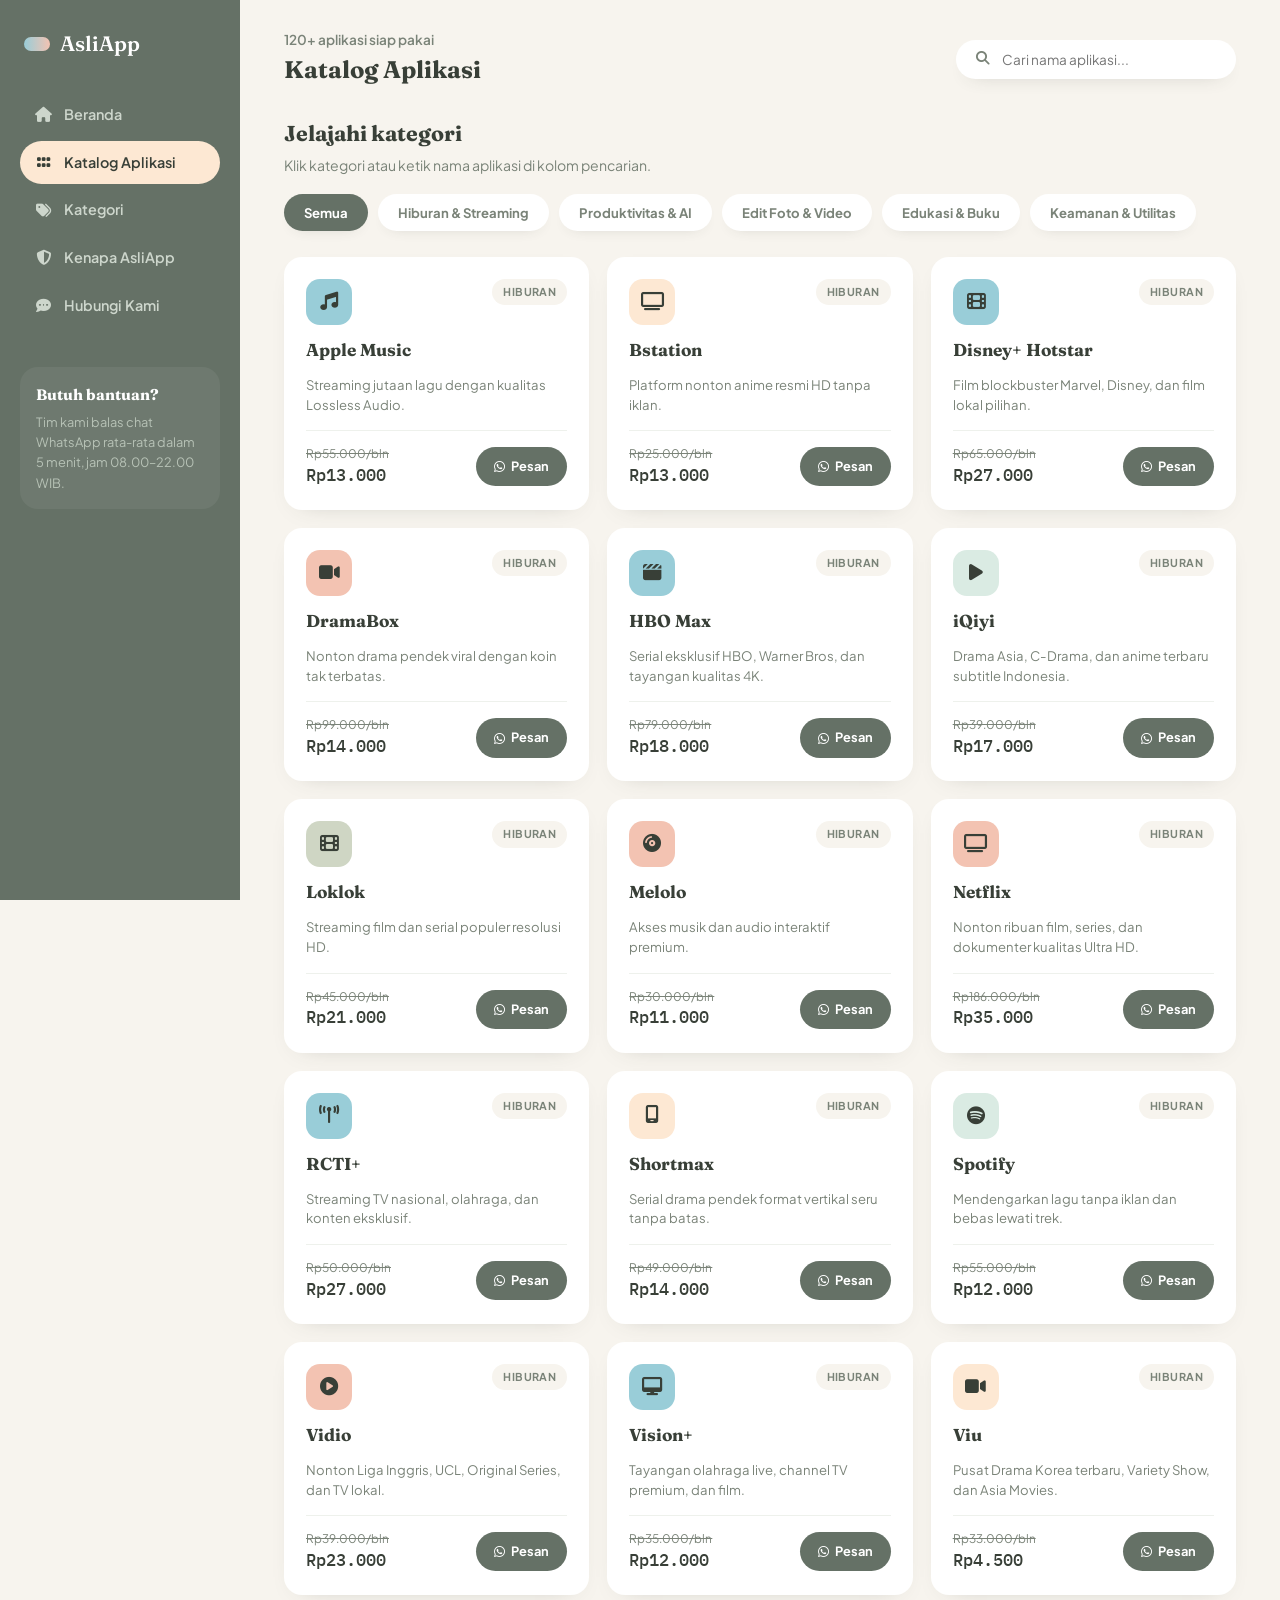
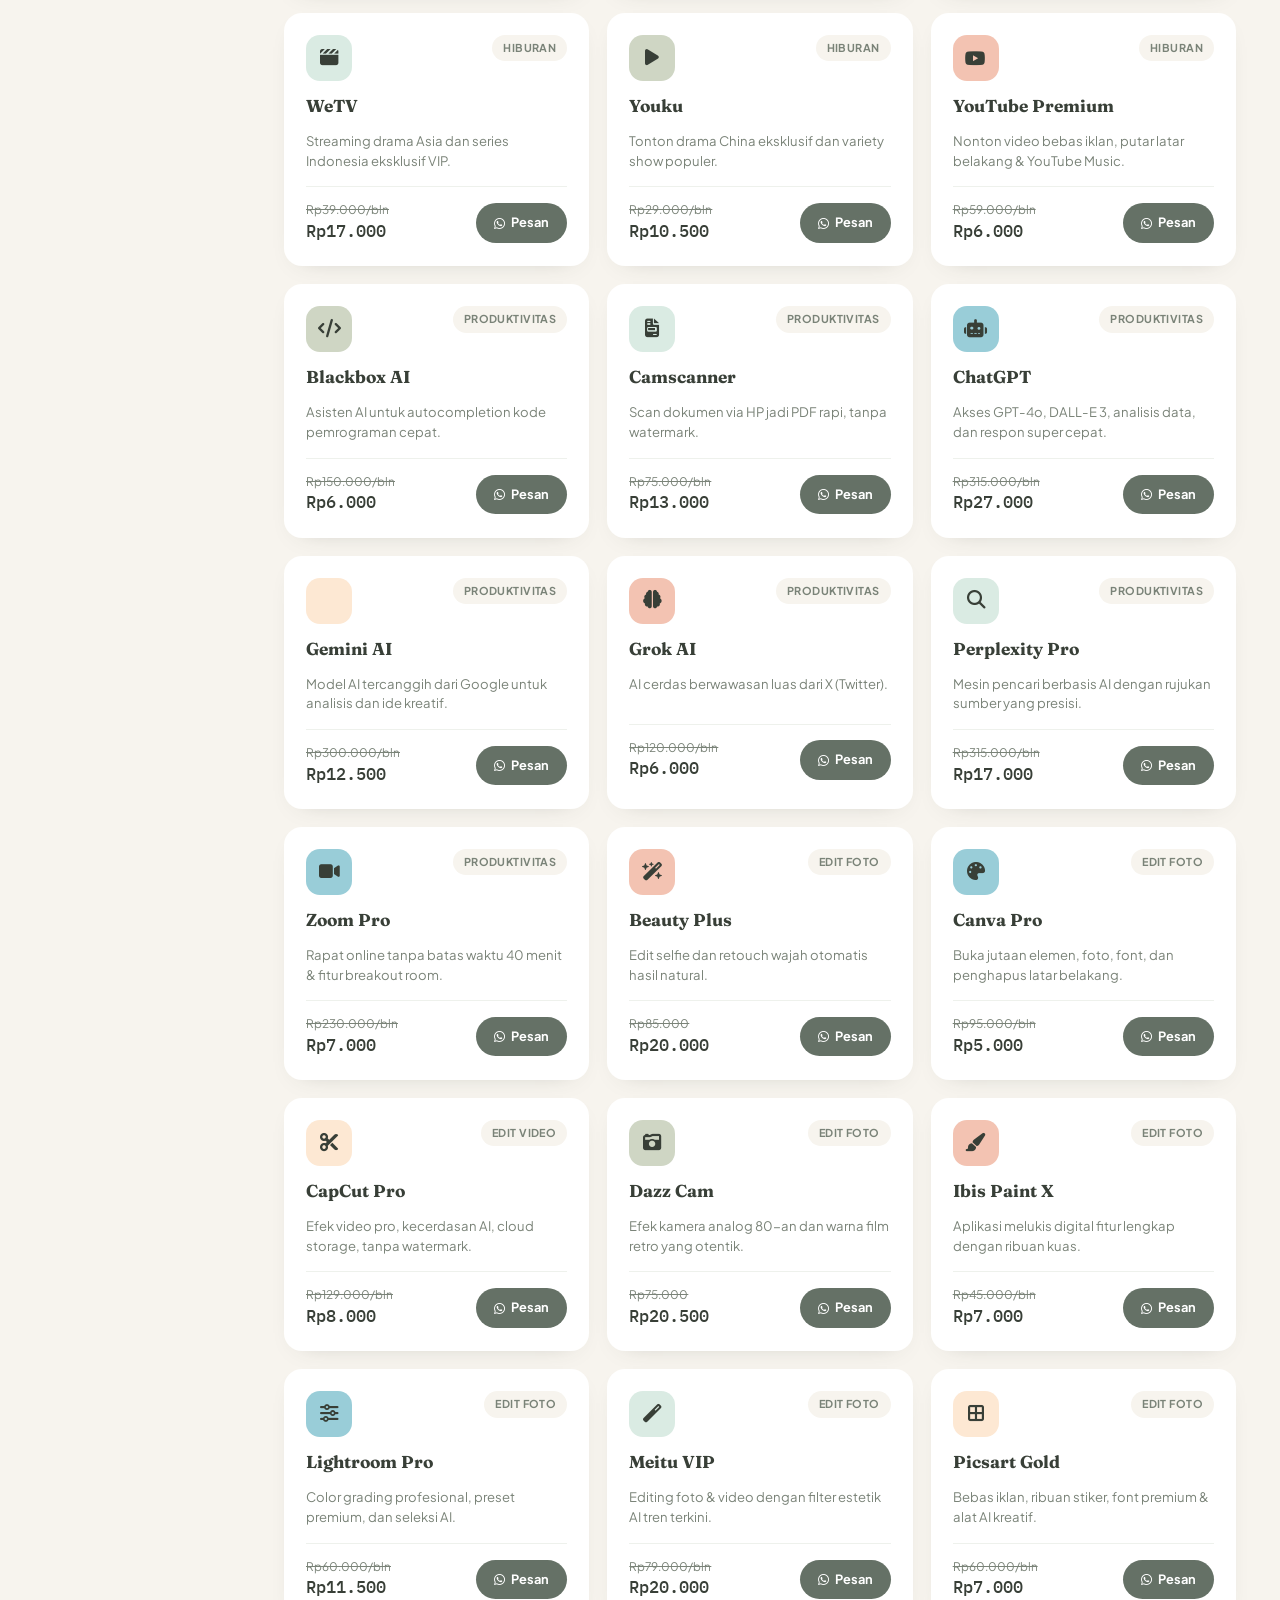
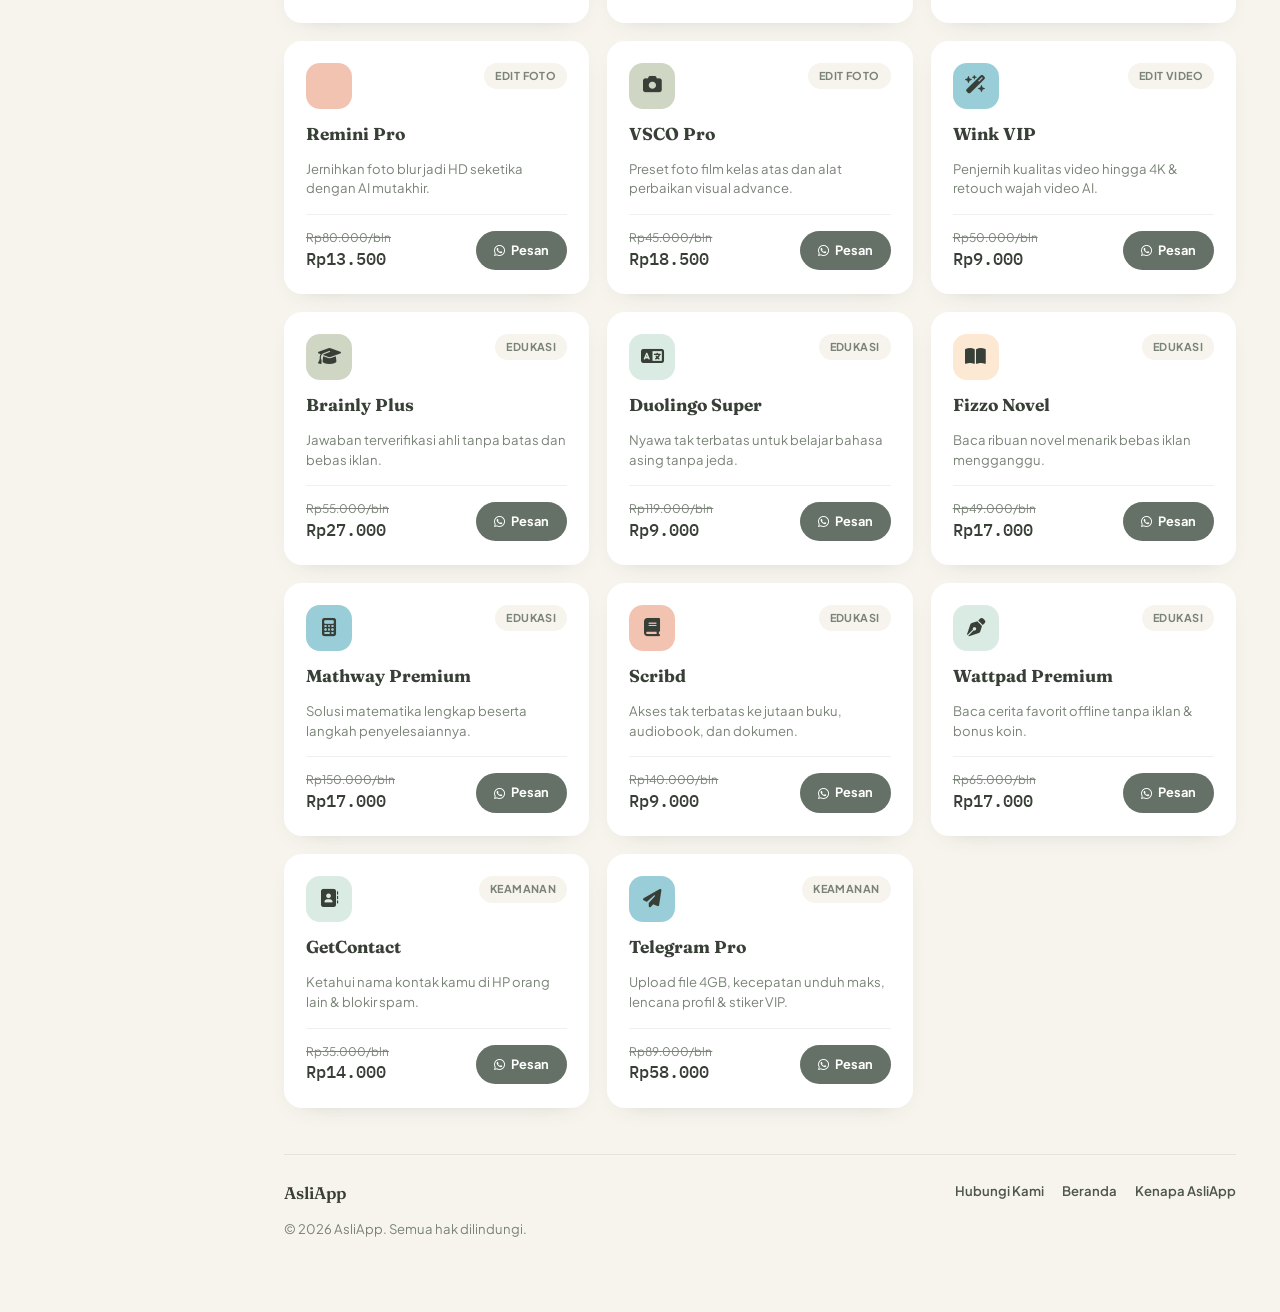
==== commit dc76313b: "Update katalog.html" ====
--- a/katalog.html
+++ b/katalog.html
@@ -68,7 +68,6 @@
                 </div>
                 <h4>Apple Music</h4>
                 <p class="app-desc">Streaming jutaan lagu dengan kualitas Lossless Audio.</p>
-                <div class="rating"><i class="fa-solid fa-star"></i> 4.8 &middot; 320 pembeli</div>
                 <div class="price-row">
                     <div class="price-block">
                         <div class="old-price">Rp55.000/bln</div>
@@ -85,7 +84,6 @@
                 </div>
                 <h4>Bstation</h4>
                 <p class="app-desc">Platform nonton anime resmi HD tanpa iklan.</p>
-                <div class="rating"><i class="fa-solid fa-star"></i> 4.7 &middot; 210 pembeli</div>
                 <div class="price-row">
                     <div class="price-block">
                         <div class="old-price">Rp25.000/bln</div>
@@ -102,7 +100,6 @@
                 </div>
                 <h4>Disney+ Hotstar</h4>
                 <p class="app-desc">Film blockbuster Marvel, Disney, dan film lokal pilihan.</p>
-                <div class="rating"><i class="fa-solid fa-star"></i> 4.9 &middot; 650 pembeli</div>
                 <div class="price-row">
                     <div class="price-block">
                         <div class="old-price">Rp65.000/bln</div>
@@ -119,7 +116,6 @@
                 </div>
                 <h4>DramaBox</h4>
                 <p class="app-desc">Nonton drama pendek viral dengan koin tak terbatas.</p>
-                <div class="rating"><i class="fa-solid fa-star"></i> 4.6 &middot; 140 pembeli</div>
                 <div class="price-row">
                     <div class="price-block">
                         <div class="old-price">Rp99.000/bln</div>
@@ -136,7 +132,6 @@
                 </div>
                 <h4>HBO Max</h4>
                 <p class="app-desc">Serial eksklusif HBO, Warner Bros, dan tayangan kualitas 4K.</p>
-                <div class="rating"><i class="fa-solid fa-star"></i> 4.8 &middot; 180 pembeli</div>
                 <div class="price-row">
                     <div class="price-block">
                         <div class="old-price">Rp79.000/bln</div>
@@ -153,7 +148,6 @@
                 </div>
                 <h4>iQiyi</h4>
                 <p class="app-desc">Drama Asia, C-Drama, dan anime terbaru subtitle Indonesia.</p>
-                <div class="rating"><i class="fa-solid fa-star"></i> 4.7 &middot; 230 pembeli</div>
                 <div class="price-row">
                     <div class="price-block">
                         <div class="old-price">Rp39.000/bln</div>
@@ -170,7 +164,6 @@
                 </div>
                 <h4>Loklok</h4>
                 <p class="app-desc">Streaming film dan serial populer resolusi HD.</p>
-                <div class="rating"><i class="fa-solid fa-star"></i> 4.6 &middot; 310 pembeli</div>
                 <div class="price-row">
                     <div class="price-block">
                         <div class="old-price">Rp45.000/bln</div>
@@ -187,7 +180,6 @@
                 </div>
                 <h4>Melolo</h4>
                 <p class="app-desc">Akses musik dan audio interaktif premium.</p>
-                <div class="rating"><i class="fa-solid fa-star"></i> 4.5 &middot; 90 pembeli</div>
                 <div class="price-row">
                     <div class="price-block">
                         <div class="old-price">Rp30.000/bln</div>
@@ -204,11 +196,10 @@
                 </div>
                 <h4>Netflix</h4>
                 <p class="app-desc">Nonton ribuan film, series, dan dokumenter kualitas Ultra HD.</p>
-                <div class="rating"><i class="fa-solid fa-star"></i> 4.9 &middot; 890 pembeli</div>
                 <div class="price-row">
                     <div class="price-block">
                         <div class="old-price">Rp186.000/bln</div>
-                        <div class="new-price">Rp22.000</div>
+                        <div class="new-price">Rp35.000</div>
                     </div>
                     <a href="https://wa.me/6288989942301?text=Halo%20AsliApp%2C%20saya%20mau%20pesan%20Netflix" class="buy-btn"><i class="fa-brands fa-whatsapp"></i> Pesan</a>
                 </div>
@@ -221,7 +212,6 @@
                 </div>
                 <h4>RCTI+</h4>
                 <p class="app-desc">Streaming TV nasional, olahraga, dan konten eksklusif.</p>
-                <div class="rating"><i class="fa-solid fa-star"></i> 4.5 &middot; 85 pembeli</div>
                 <div class="price-row">
                     <div class="price-block">
                         <div class="old-price">Rp50.000/bln</div>
@@ -238,7 +228,6 @@
                 </div>
                 <h4>Shortmax</h4>
                 <p class="app-desc">Serial drama pendek format vertikal seru tanpa batas.</p>
-                <div class="rating"><i class="fa-solid fa-star"></i> 4.6 &middot; 115 pembeli</div>
                 <div class="price-row">
                     <div class="price-block">
                         <div class="old-price">Rp49.000/bln</div>
@@ -255,7 +244,6 @@
                 </div>
                 <h4>Spotify</h4>
                 <p class="app-desc">Mendengarkan lagu tanpa iklan dan bebas lewati trek.</p>
-                <div class="rating"><i class="fa-solid fa-star"></i> 4.9 &middot; 950 pembeli</div>
                 <div class="price-row">
                     <div class="price-block">
                         <div class="old-price">Rp55.000/bln</div>
@@ -272,7 +260,6 @@
                 </div>
                 <h4>Vidio</h4>
                 <p class="app-desc">Nonton Liga Inggris, UCL, Original Series, dan TV lokal.</p>
-                <div class="rating"><i class="fa-solid fa-star"></i> 4.8 &middot; 520 pembeli</div>
                 <div class="price-row">
                     <div class="price-block">
                         <div class="old-price">Rp39.000/bln</div>
@@ -289,7 +276,6 @@
                 </div>
                 <h4>Vision+</h4>
                 <p class="app-desc">Tayangan olahraga live, channel TV premium, dan film.</p>
-                <div class="rating"><i class="fa-solid fa-star"></i> 4.6 &middot; 160 pembeli</div>
                 <div class="price-row">
                     <div class="price-block">
                         <div class="old-price">Rp35.000/bln</div>
@@ -306,7 +292,6 @@
                 </div>
                 <h4>Viu</h4>
                 <p class="app-desc">Pusat Drama Korea terbaru, Variety Show, dan Asia Movies.</p>
-                <div class="rating"><i class="fa-solid fa-star"></i> 4.8 &middot; 430 pembeli</div>
                 <div class="price-row">
                     <div class="price-block">
                         <div class="old-price">Rp33.000/bln</div>
@@ -323,7 +308,6 @@
                 </div>
                 <h4>WeTV</h4>
                 <p class="app-desc">Streaming drama Asia dan series Indonesia eksklusif VIP.</p>
-                <div class="rating"><i class="fa-solid fa-star"></i> 4.7 &middot; 380 pembeli</div>
                 <div class="price-row">
                     <div class="price-block">
                         <div class="old-price">Rp39.000/bln</div>
@@ -340,7 +324,6 @@
                 </div>
                 <h4>Youku</h4>
                 <p class="app-desc">Tonton drama China eksklusif dan variety show populer.</p>
-                <div class="rating"><i class="fa-solid fa-star"></i> 4.6 &middot; 125 pembeli</div>
                 <div class="price-row">
                     <div class="price-block">
                         <div class="old-price">Rp29.000/bln</div>
@@ -357,7 +340,6 @@
                 </div>
                 <h4>YouTube Premium</h4>
                 <p class="app-desc">Nonton video bebas iklan, putar latar belakang &amp; YouTube Music.</p>
-                <div class="rating"><i class="fa-solid fa-star"></i> 4.9 &middot; 990 pembeli</div>
                 <div class="price-row">
                     <div class="price-block">
                         <div class="old-price">Rp59.000/bln</div>
@@ -376,7 +358,6 @@
                 </div>
                 <h4>Blackbox AI</h4>
                 <p class="app-desc">Asisten AI untuk autocompletion kode pemrograman cepat.</p>
-                <div class="rating"><i class="fa-solid fa-star"></i> 4.8 &middot; 190 pembeli</div>
                 <div class="price-row">
                     <div class="price-block">
                         <div class="old-price">Rp150.000/bln</div>
@@ -393,7 +374,6 @@
                 </div>
                 <h4>Camscanner</h4>
                 <p class="app-desc">Scan dokumen via HP jadi PDF rapi, tanpa watermark.</p>
-                <div class="rating"><i class="fa-solid fa-star"></i> 4.8 &middot; 410 pembeli</div>
                 <div class="price-row">
                     <div class="price-block">
                         <div class="old-price">Rp75.000/bln</div>
@@ -410,7 +390,6 @@
                 </div>
                 <h4>ChatGPT</h4>
                 <p class="app-desc">Akses GPT-4o, DALL-E 3, analisis data, dan respon super cepat.</p>
-                <div class="rating"><i class="fa-solid fa-star"></i> 4.9 &middot; 820 pembeli</div>
                 <div class="price-row">
                     <div class="price-block">
                         <div class="old-price">Rp315.000/bln</div>
@@ -427,7 +406,6 @@
                 </div>
                 <h4>Gemini AI</h4>
                 <p class="app-desc">Model AI tercanggih dari Google untuk analisis dan ide kreatif.</p>
-                <div class="rating"><i class="fa-solid fa-star"></i> 4.8 &middot; 340 pembeli</div>
                 <div class="price-row">
                     <div class="price-block">
                         <div class="old-price">Rp300.000/bln</div>
@@ -444,7 +422,6 @@
                 </div>
                 <h4>Grok AI</h4>
                 <p class="app-desc">AI cerdas berwawasan luas dari X (Twitter).</p>
-                <div class="rating"><i class="fa-solid fa-star"></i> 4.6 &middot; 110 pembeli</div>
                 <div class="price-row">
                     <div class="price-block">
                         <div class="old-price">Rp120.000/bln</div>
@@ -461,7 +438,6 @@
                 </div>
                 <h4>Perplexity Pro</h4>
                 <p class="app-desc">Mesin pencari berbasis AI dengan rujukan sumber yang presisi.</p>
-                <div class="rating"><i class="fa-solid fa-star"></i> 4.9 &middot; 270 pembeli</div>
                 <div class="price-row">
                     <div class="price-block">
                         <div class="old-price">Rp315.000/bln</div>
@@ -478,7 +454,6 @@
                 </div>
                 <h4>Zoom Pro</h4>
                 <p class="app-desc">Rapat online tanpa batas waktu 40 menit &amp; fitur breakout room.</p>
-                <div class="rating"><i class="fa-solid fa-star"></i> 4.8 &middot; 450 pembeli</div>
                 <div class="price-row">
                     <div class="price-block">
                         <div class="old-price">Rp230.000/bln</div>
@@ -497,7 +472,6 @@
                 </div>
                 <h4>Beauty Plus</h4>
                 <p class="app-desc">Edit selfie dan retouch wajah otomatis hasil natural.</p>
-                <div class="rating"><i class="fa-solid fa-star"></i> 4.7 &middot; 165 pembeli</div>
                 <div class="price-row">
                     <div class="price-block">
                         <div class="old-price">Rp85.000</div>
@@ -514,7 +488,6 @@
                 </div>
                 <h4>Canva Pro</h4>
                 <p class="app-desc">Buka jutaan elemen, foto, font, dan penghapus latar belakang.</p>
-                <div class="rating"><i class="fa-solid fa-star"></i> 4.9 &middot; 920 pembeli</div>
                 <div class="price-row">
                     <div class="price-block">
                         <div class="old-price">Rp95.000/bln</div>
@@ -531,7 +504,6 @@
                 </div>
                 <h4>CapCut Pro</h4>
                 <p class="app-desc">Efek video pro, kecerdasan AI, cloud storage, tanpa watermark.</p>
-                <div class="rating"><i class="fa-solid fa-star"></i> 4.9 &middot; 780 pembeli</div>
                 <div class="price-row">
                     <div class="price-block">
                         <div class="old-price">Rp129.000/bln</div>
@@ -548,7 +520,6 @@
                 </div>
                 <h4>Dazz Cam</h4>
                 <p class="app-desc">Efek kamera analog 80-an dan warna film retro yang otentik.</p>
-                <div class="rating"><i class="fa-solid fa-star"></i> 4.8 &middot; 310 pembeli</div>
                 <div class="price-row">
                     <div class="price-block">
                         <div class="old-price">Rp75.000</div>
@@ -565,7 +536,6 @@
                 </div>
                 <h4>Ibis Paint X</h4>
                 <p class="app-desc">Aplikasi melukis digital fitur lengkap dengan ribuan kuas.</p>
-                <div class="rating"><i class="fa-solid fa-star"></i> 4.7 &middot; 140 pembeli</div>
                 <div class="price-row">
                     <div class="price-block">
                         <div class="old-price">Rp45.000/bln</div>
@@ -582,7 +552,6 @@
                 </div>
                 <h4>Lightroom Pro</h4>
                 <p class="app-desc">Color grading profesional, preset premium, dan seleksi AI.</p>
-                <div class="rating"><i class="fa-solid fa-star"></i> 4.8 &middot; 530 pembeli</div>
                 <div class="price-row">
                     <div class="price-block">
                         <div class="old-price">Rp60.000/bln</div>
@@ -599,7 +568,6 @@
                 </div>
                 <h4>Meitu VIP</h4>
                 <p class="app-desc">Editing foto &amp; video dengan filter estetik AI tren terkini.</p>
-                <div class="rating"><i class="fa-solid fa-star"></i> 4.7 &middot; 220 pembeli</div>
                 <div class="price-row">
                     <div class="price-block">
                         <div class="old-price">Rp79.000/bln</div>
@@ -616,7 +584,6 @@
                 </div>
                 <h4>Picsart Gold</h4>
                 <p class="app-desc">Bebas iklan, ribuan stiker, font premium &amp; alat AI kreatif.</p>
-                <div class="rating"><i class="fa-solid fa-star"></i> 4.8 &middot; 410 pembeli</div>
                 <div class="price-row">
                     <div class="price-block">
                         <div class="old-price">Rp60.000/bln</div>
@@ -633,7 +600,6 @@
                 </div>
                 <h4>Remini Pro</h4>
                 <p class="app-desc">Jernihkan foto blur jadi HD seketika dengan AI mutakhir.</p>
-                <div class="rating"><i class="fa-solid fa-star"></i> 4.9 &middot; 670 pembeli</div>
                 <div class="price-row">
                     <div class="price-block">
                         <div class="old-price">Rp80.000/bln</div>
@@ -650,7 +616,6 @@
                 </div>
                 <h4>VSCO Pro</h4>
                 <p class="app-desc">Preset foto film kelas atas dan alat perbaikan visual advance.</p>
-                <div class="rating"><i class="fa-solid fa-star"></i> 4.7 &middot; 290 pembeli</div>
                 <div class="price-row">
                     <div class="price-block">
                         <div class="old-price">Rp45.000/bln</div>
@@ -667,7 +632,6 @@
                 </div>
                 <h4>Wink VIP</h4>
                 <p class="app-desc">Penjernih kualitas video hingga 4K &amp; retouch wajah video AI.</p>
-                <div class="rating"><i class="fa-solid fa-star"></i> 4.6 &middot; 180 pembeli</div>
                 <div class="price-row">
                     <div class="price-block">
                         <div class="old-price">Rp50.000/bln</div>
@@ -686,7 +650,6 @@
                 </div>
                 <h4>Brainly Plus</h4>
                 <p class="app-desc">Jawaban terverifikasi ahli tanpa batas dan bebas iklan.</p>
-                <div class="rating"><i class="fa-solid fa-star"></i> 4.7 &middot; 320 pembeli</div>
                 <div class="price-row">
                     <div class="price-block">
                         <div class="old-price">Rp55.000/bln</div>
@@ -703,7 +666,6 @@
                 </div>
                 <h4>Duolingo Super</h4>
                 <p class="app-desc">Nyawa tak terbatas untuk belajar bahasa asing tanpa jeda.</p>
-                <div class="rating"><i class="fa-solid fa-star"></i> 4.9 &middot; 510 pembeli</div>
                 <div class="price-row">
                     <div class="price-block">
                         <div class="old-price">Rp119.000/bln</div>
@@ -720,7 +682,6 @@
                 </div>
                 <h4>Fizzo Novel</h4>
                 <p class="app-desc">Baca ribuan novel menarik bebas iklan mengganggu.</p>
-                <div class="rating"><i class="fa-solid fa-star"></i> 4.6 &middot; 130 pembeli</div>
                 <div class="price-row">
                     <div class="price-block">
                         <div class="old-price">Rp49.000/bln</div>
@@ -737,7 +698,6 @@
                 </div>
                 <h4>Mathway Premium</h4>
                 <p class="app-desc">Solusi matematika lengkap beserta langkah penyelesaiannya.</p>
-                <div class="rating"><i class="fa-solid fa-star"></i> 4.8 &middot; 240 pembeli</div>
                 <div class="price-row">
                     <div class="price-block">
                         <div class="old-price">Rp150.000/bln</div>
@@ -754,7 +714,6 @@
                 </div>
                 <h4>Scribd</h4>
                 <p class="app-desc">Akses tak terbatas ke jutaan buku, audiobook, dan dokumen.</p>
-                <div class="rating"><i class="fa-solid fa-star"></i> 4.8 &middot; 460 pembeli</div>
                 <div class="price-row">
                     <div class="price-block">
                         <div class="old-price">Rp140.000/bln</div>
@@ -771,7 +730,6 @@
                 </div>
                 <h4>Wattpad Premium</h4>
                 <p class="app-desc">Baca cerita favorit offline tanpa iklan &amp; bonus koin.</p>
-                <div class="rating"><i class="fa-solid fa-star"></i> 4.7 &middot; 380 pembeli</div>
                 <div class="price-row">
                     <div class="price-block">
                         <div class="old-price">Rp65.000/bln</div>
@@ -790,7 +748,6 @@
                 </div>
                 <h4>GetContact</h4>
                 <p class="app-desc">Ketahui nama kontak kamu di HP orang lain &amp; blokir spam.</p>
-                <div class="rating"><i class="fa-solid fa-star"></i> 4.8 &middot; 590 pembeli</div>
                 <div class="price-row">
                     <div class="price-block">
                         <div class="old-price">Rp35.000/bln</div>
@@ -807,7 +764,6 @@
                 </div>
                 <h4>Telegram Pro</h4>
                 <p class="app-desc">Upload file 4GB, kecepatan unduh maks, lencana profil &amp; stiker VIP.</p>
-                <div class="rating"><i class="fa-solid fa-star"></i> 4.9 &middot; 480 pembeli</div>
                 <div class="price-row">
                     <div class="price-block">
                         <div class="old-price">Rp89.000/bln</div>
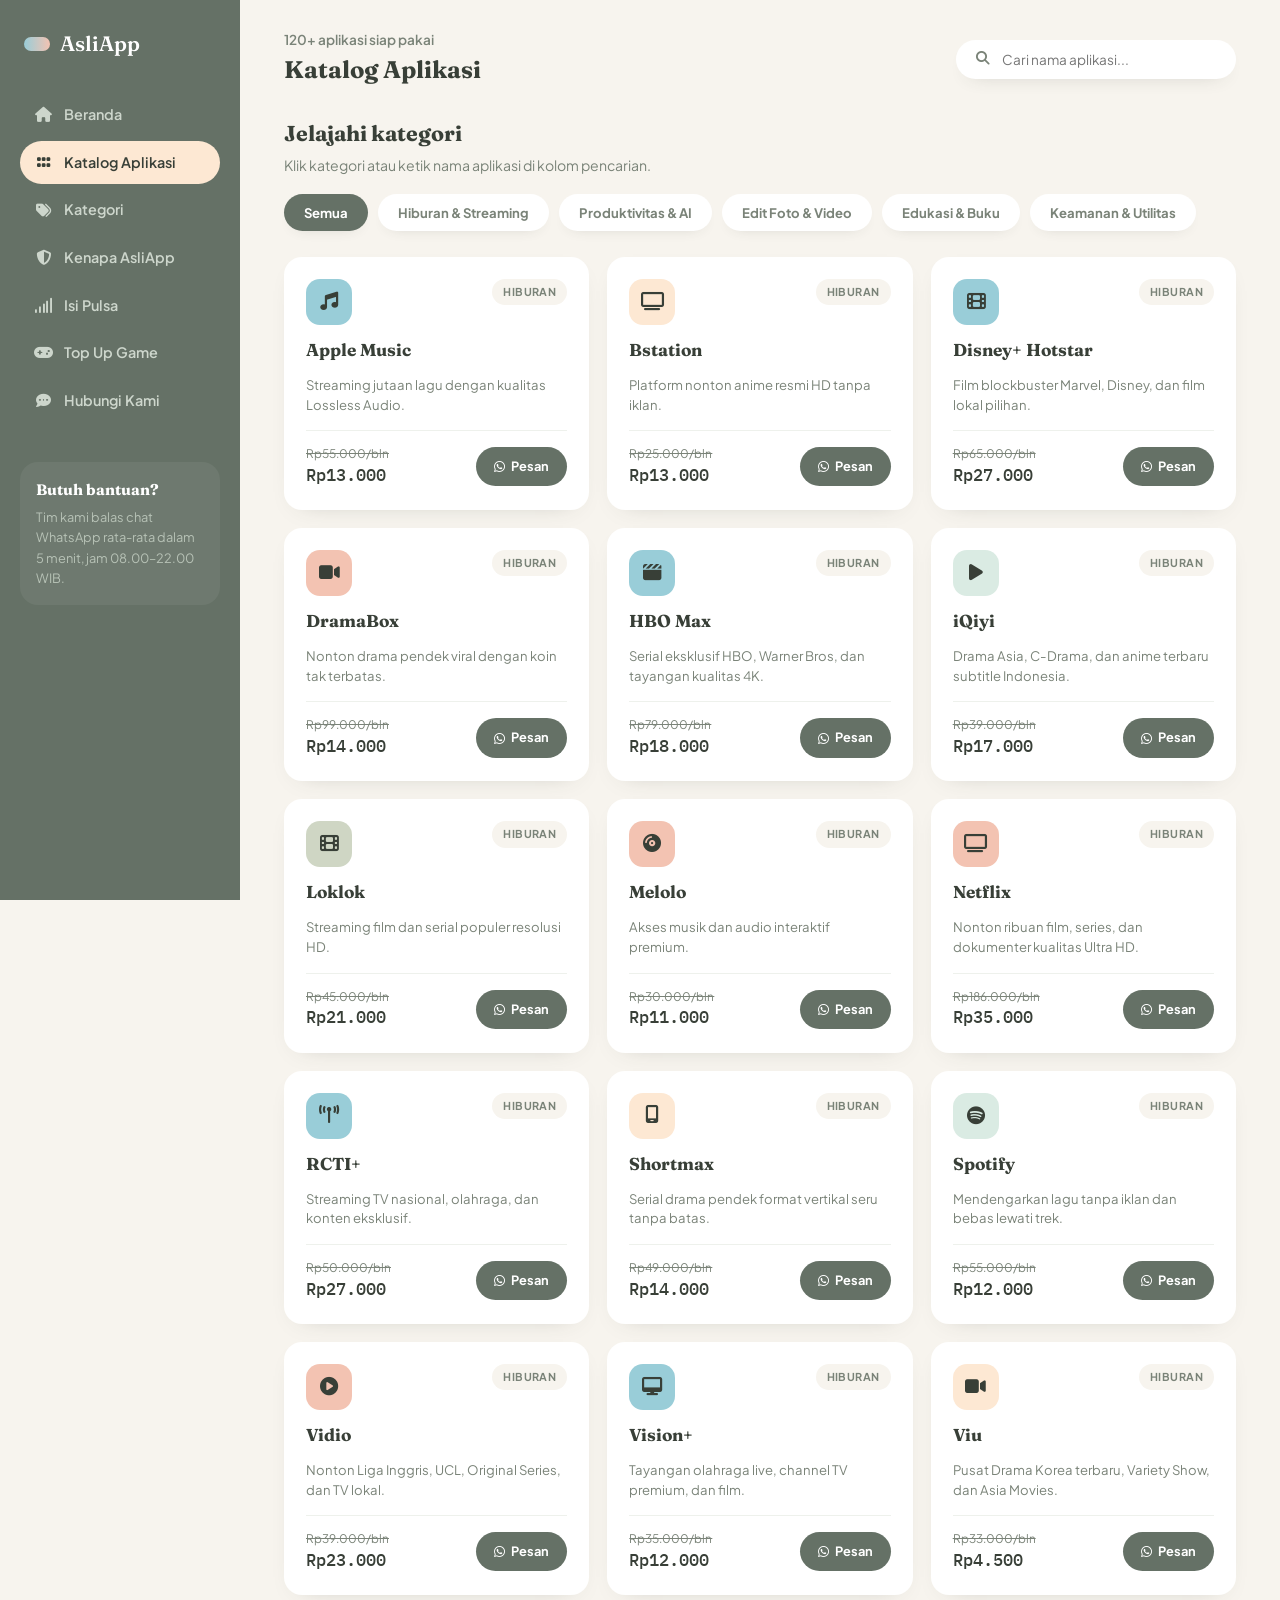
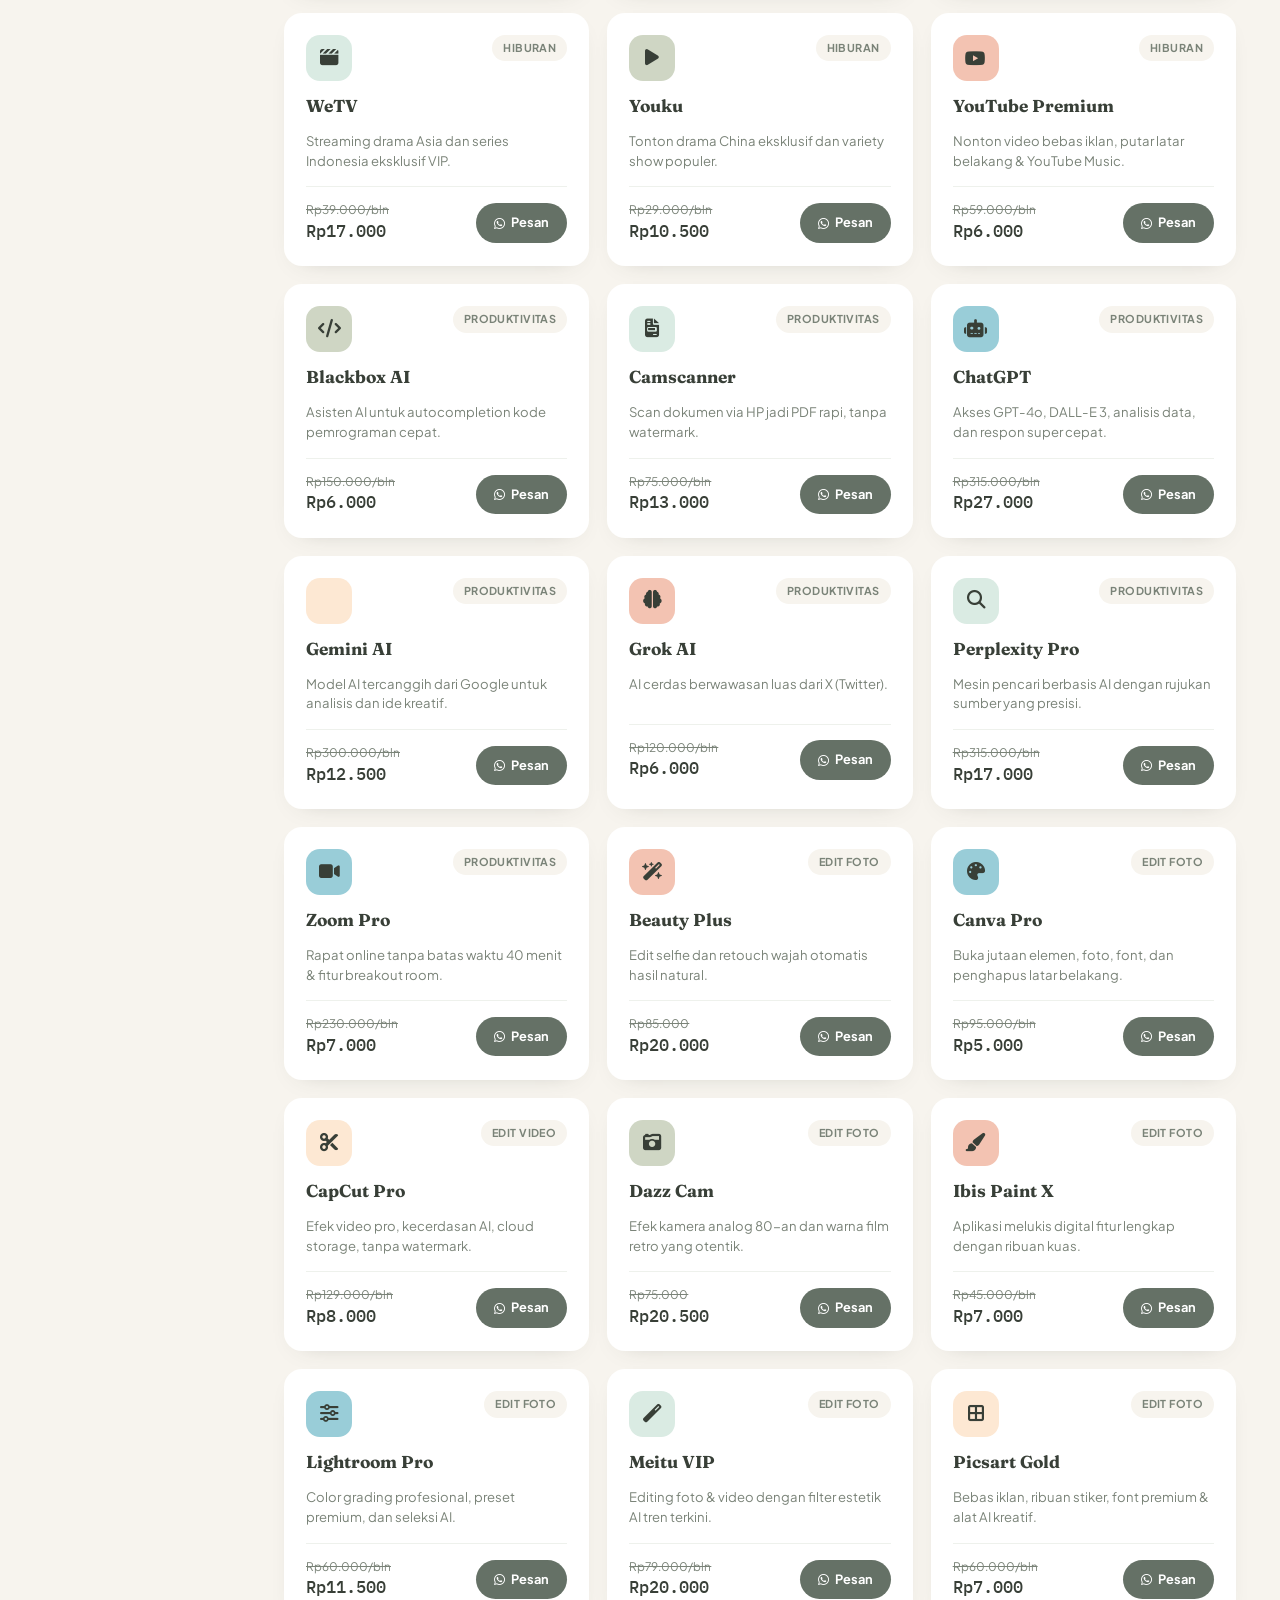
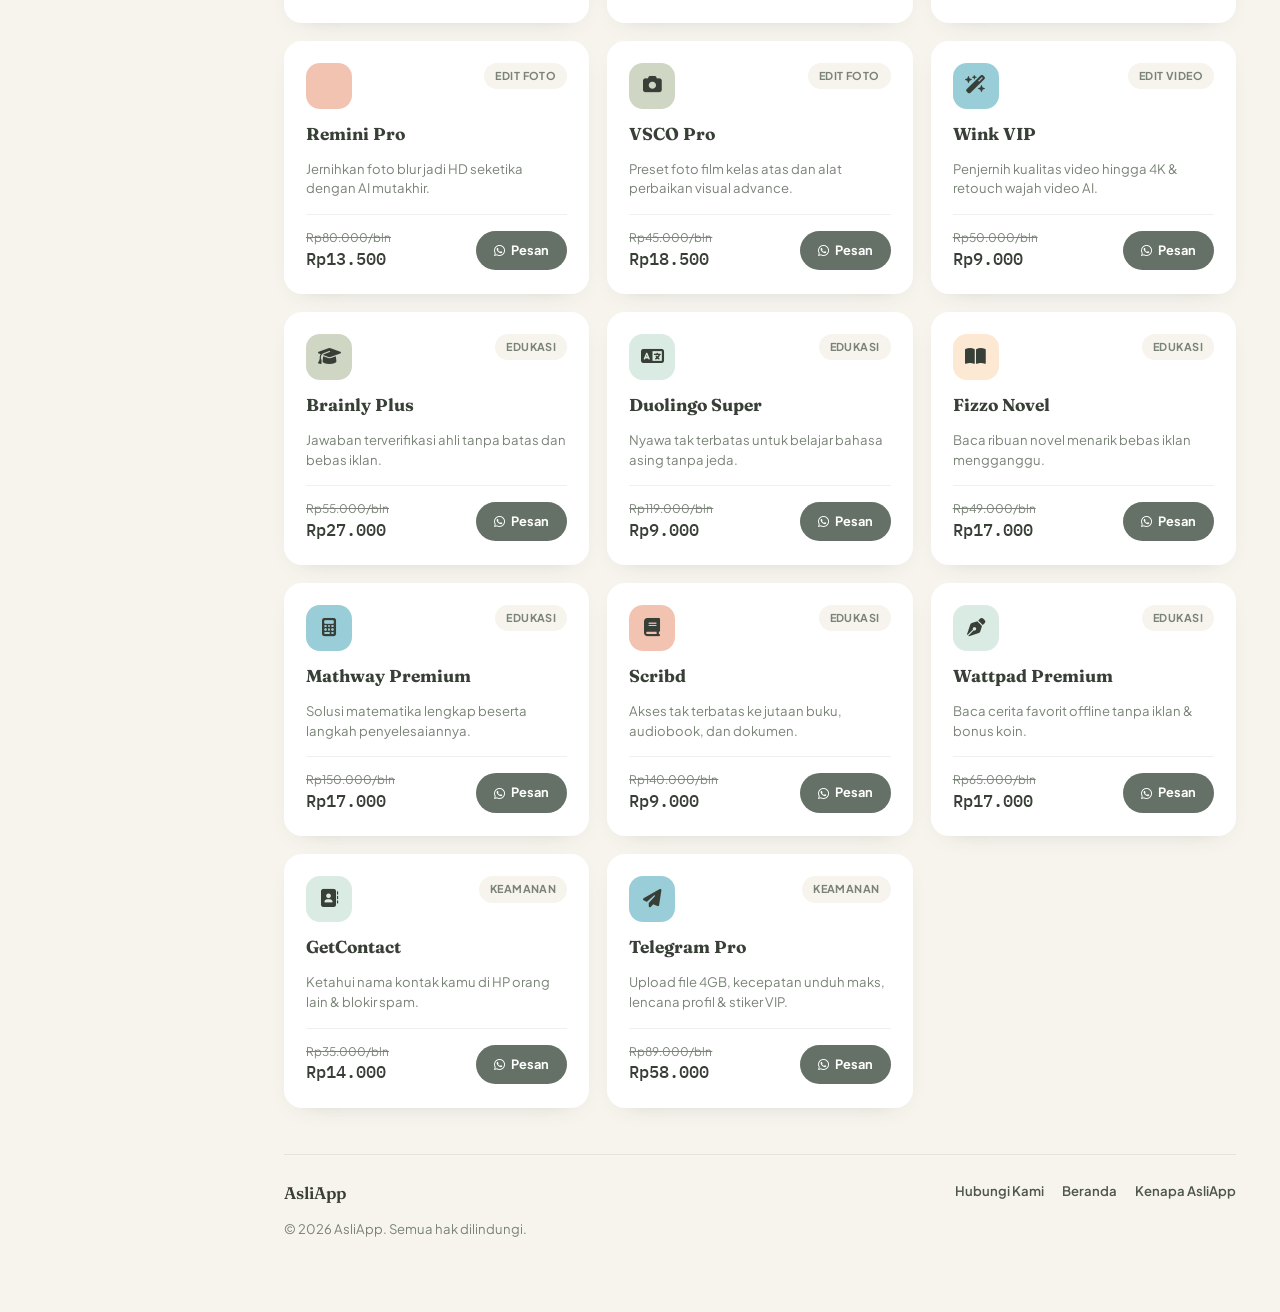
==== commit e9052129: "Update katalog.html" ====
--- a/katalog.html
+++ b/katalog.html
@@ -20,6 +20,8 @@
             <a href="katalog.html" class="active"><i class="fa-solid fa-grip"></i> Katalog Aplikasi</a>
             <a href="katalog.html#kategori"><i class="fa-solid fa-tags"></i> Kategori</a>
             <a href="index.html#kenapa"><i class="fa-solid fa-shield-halved"></i> Kenapa AsliApp</a>
+            <a href="pulsa.html"><i class="fa-solid fa-signal"></i> Isi Pulsa</a>
+            <a href="topup-game.html"><i class="fa-solid fa-gamepad"></i> Top Up Game</a>
             <a href="kontak.html"><i class="fa-solid fa-comment-dots"></i> Hubungi Kami</a>
         </nav>
         <div class="sidebar-note">
--- a/assets/style.css
+++ b/assets/style.css
@@ -505,3 +505,94 @@
     .stat-row, .app-grid, .trust-strip, .cat-preview-grid { grid-template-columns: 1fr; }
     .search-pill { min-width: 0; flex: 1; }
 }
+
+/* ---------- Form fields (pulsa / topup-game) ---------- */
+.form-group { margin-bottom: 26px; }
+.form-group label {
+    display: block;
+    font-weight: 700;
+    font-size: .85rem;
+    margin-bottom: 10px;
+    color: var(--ink-900);
+}
+.form-input {
+    width: 100%;
+    padding: 13px 20px;
+    border-radius: var(--radius-pill);
+    border: 1px solid #e6e2d8;
+    font-family: inherit;
+    font-size: .9rem;
+    background: var(--surface);
+    color: var(--text);
+}
+.form-input:focus { outline: none; border-color: var(--sky); }
+
+/* ---------- Game selector cards ---------- */
+.game-grid {
+    display: grid;
+    grid-template-columns: repeat(5, 1fr);
+    gap: 14px;
+    margin-bottom: 30px;
+}
+.game-card {
+    background: var(--surface);
+    border-radius: var(--radius-md);
+    padding: 20px 14px;
+    text-align: center;
+    cursor: pointer;
+    border: 2px solid transparent;
+    box-shadow: 0 8px 24px -18px rgba(56,63,55,.35);
+    transition: border .15s ease, transform .15s ease;
+}
+.game-card:hover { transform: translateY(-2px); }
+.game-card.selected { border-color: var(--ink); }
+.game-card i { font-size: 1.5rem; margin-bottom: 10px; display: block; color: var(--ink-900); }
+.game-card span { font-weight: 700; font-size: .82rem; }
+
+/* ---------- Package / nominal cards ---------- */
+.package-grid {
+    display: grid;
+    grid-template-columns: repeat(4, 1fr);
+    gap: 14px;
+    margin-bottom: 30px;
+}
+.package-card {
+    background: var(--surface);
+    border-radius: var(--radius-md);
+    padding: 18px;
+    text-align: center;
+    cursor: pointer;
+    border: 2px solid transparent;
+    box-shadow: 0 8px 24px -18px rgba(56,63,55,.35);
+    transition: border .15s ease, transform .15s ease;
+}
+.package-card:hover { transform: translateY(-2px); }
+.package-card.selected { border-color: var(--ink); background: var(--mint); }
+.package-card .pkg-name { font-weight: 700; font-size: .86rem; margin-bottom: 6px; color: var(--ink-900); }
+.package-card .pkg-price { font-family: 'IBM Plex Mono', monospace; font-size: .92rem; color: var(--ink-900); }
+
+/* ---------- Order summary bar ---------- */
+.order-summary {
+    background: var(--ink);
+    color: #fff;
+    border-radius: var(--radius-lg);
+    padding: 26px 30px;
+    display: flex;
+    align-items: center;
+    justify-content: space-between;
+    flex-wrap: wrap;
+    gap: 16px;
+    margin-bottom: 46px;
+    position: sticky;
+    bottom: 20px;
+}
+.order-summary .summary-text { font-size: .82rem; color: #b7c2b6; }
+.order-summary .summary-value { font-family: 'Fraunces', serif; font-size: 1.25rem; font-weight: 600; color: #fff; margin-top: 2px; }
+.order-summary .btn[disabled] { opacity: .45; pointer-events: none; }
+
+@media (max-width: 960px) {
+    .game-grid, .package-grid { grid-template-columns: repeat(3, 1fr); }
+}
+@media (max-width: 620px) {
+    .game-grid, .package-grid { grid-template-columns: repeat(2, 1fr); }
+}
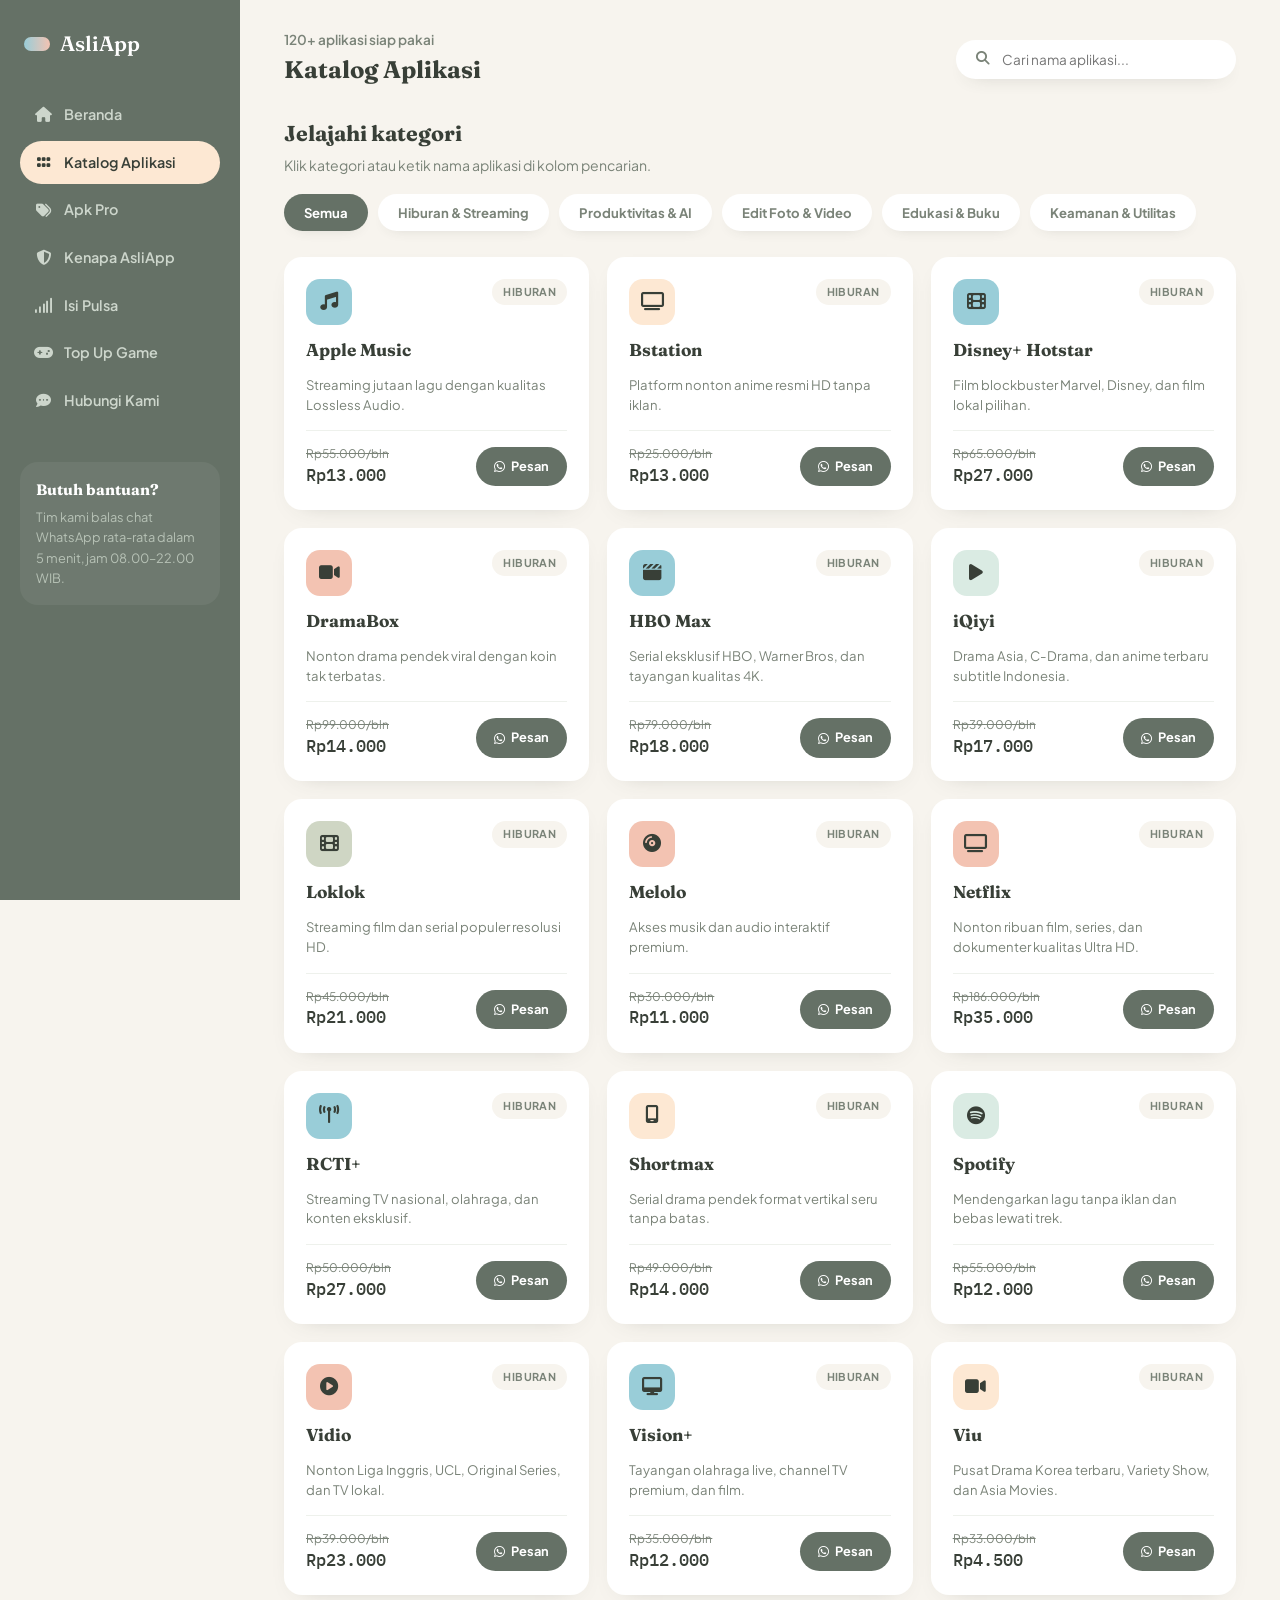
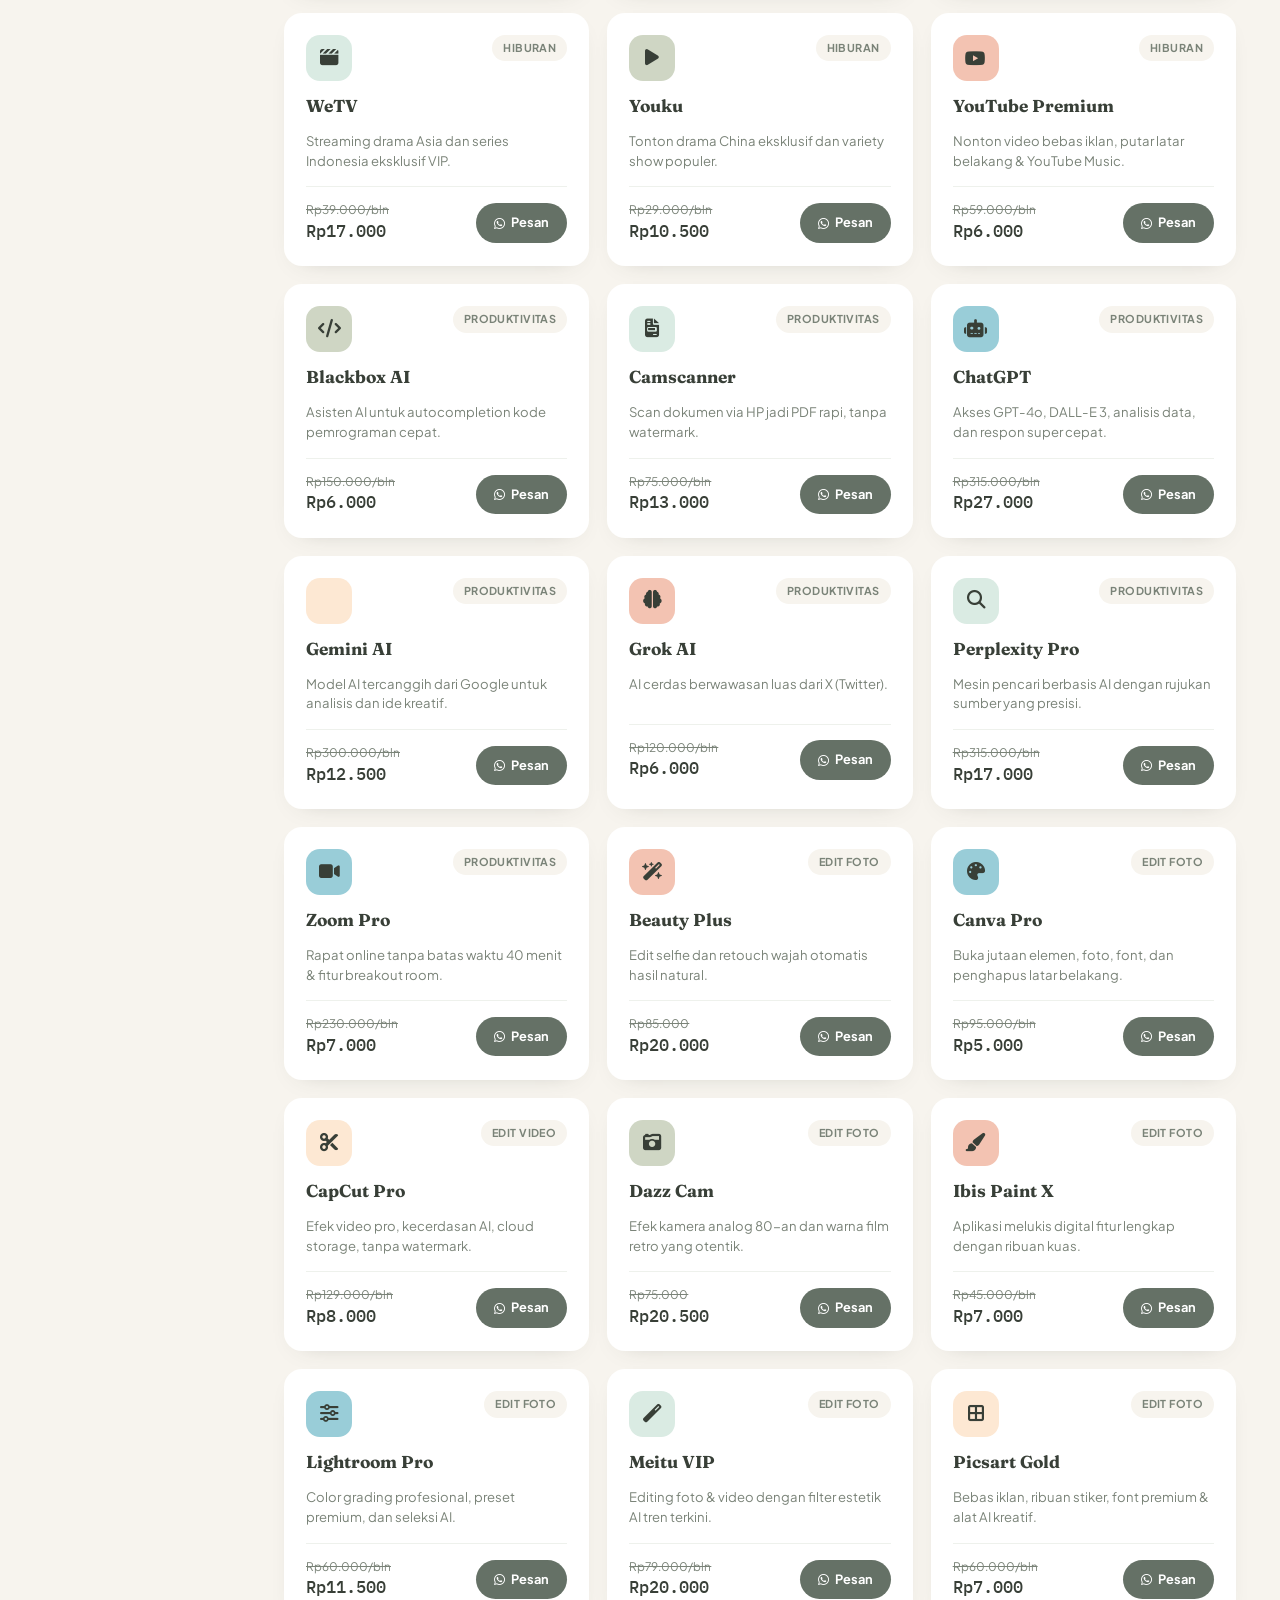
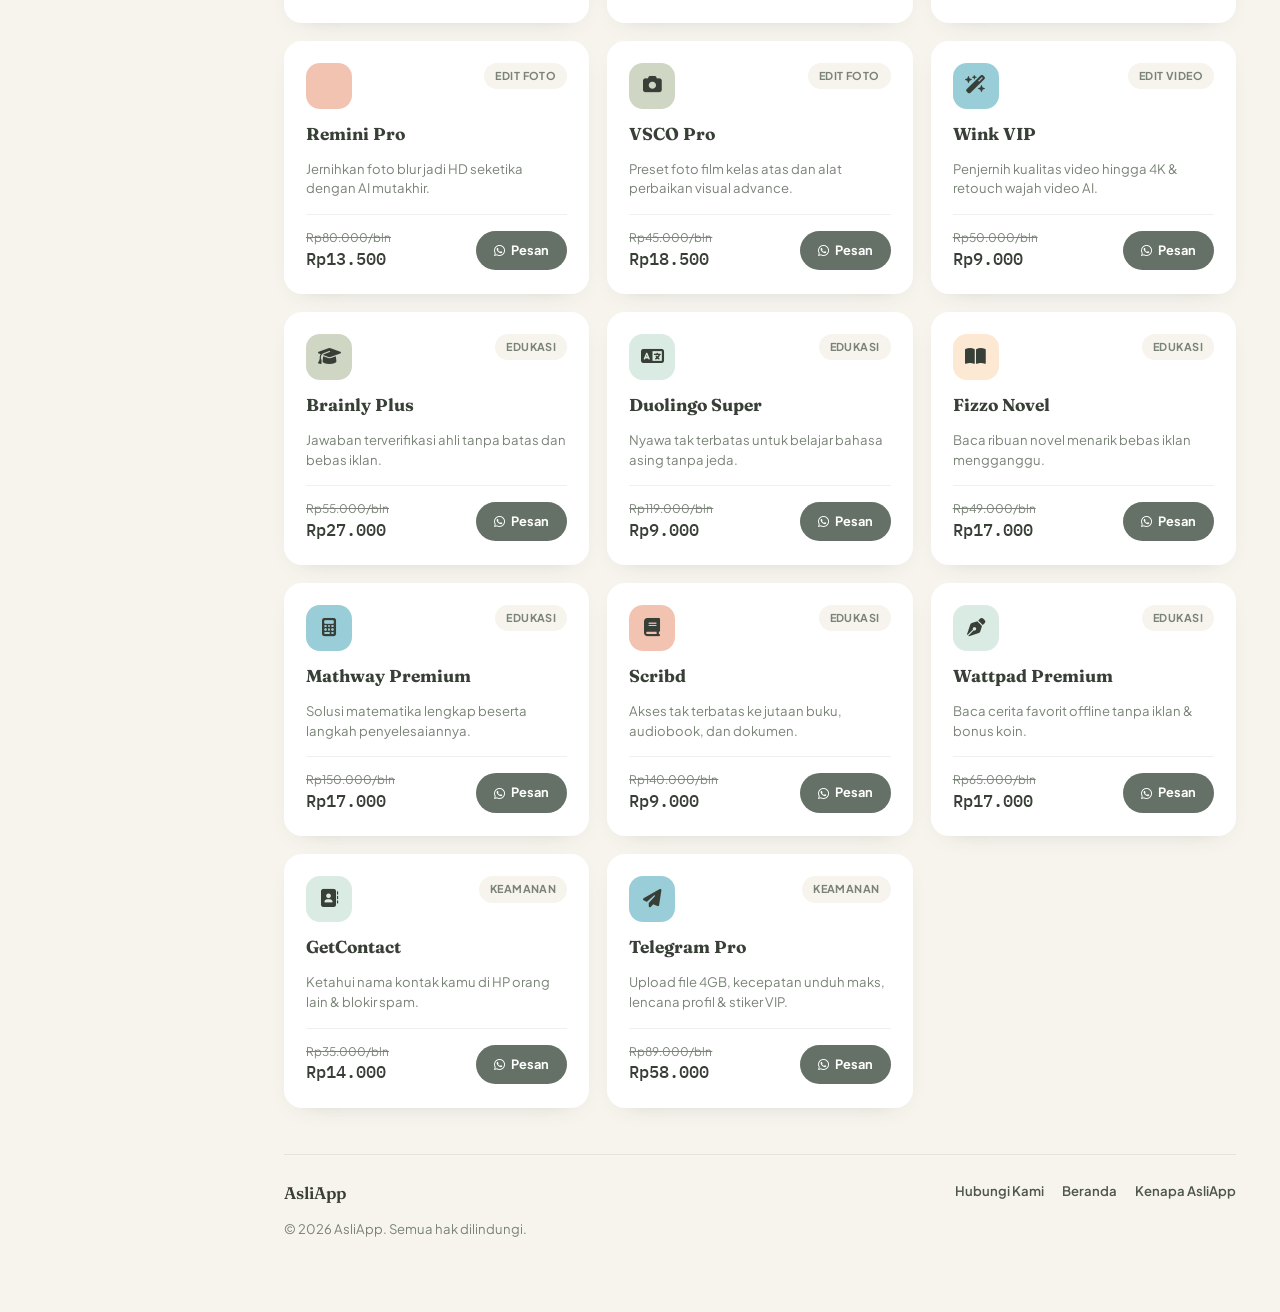
==== commit 2116ebcb: "Update katalog.html" ====
--- a/katalog.html
+++ b/katalog.html
@@ -18,7 +18,7 @@
         <nav>
             <a href="index.html"><i class="fa-solid fa-house"></i> Beranda</a>
             <a href="katalog.html" class="active"><i class="fa-solid fa-grip"></i> Katalog Aplikasi</a>
-            <a href="katalog.html#kategori"><i class="fa-solid fa-tags"></i> Kategori</a>
+            <a href="katalog.html#kategori"><i class="fa-solid fa-tags"></i> Apk Pro</a>
             <a href="index.html#kenapa"><i class="fa-solid fa-shield-halved"></i> Kenapa AsliApp</a>
             <a href="pulsa.html"><i class="fa-solid fa-signal"></i> Isi Pulsa</a>
             <a href="topup-game.html"><i class="fa-solid fa-gamepad"></i> Top Up Game</a>
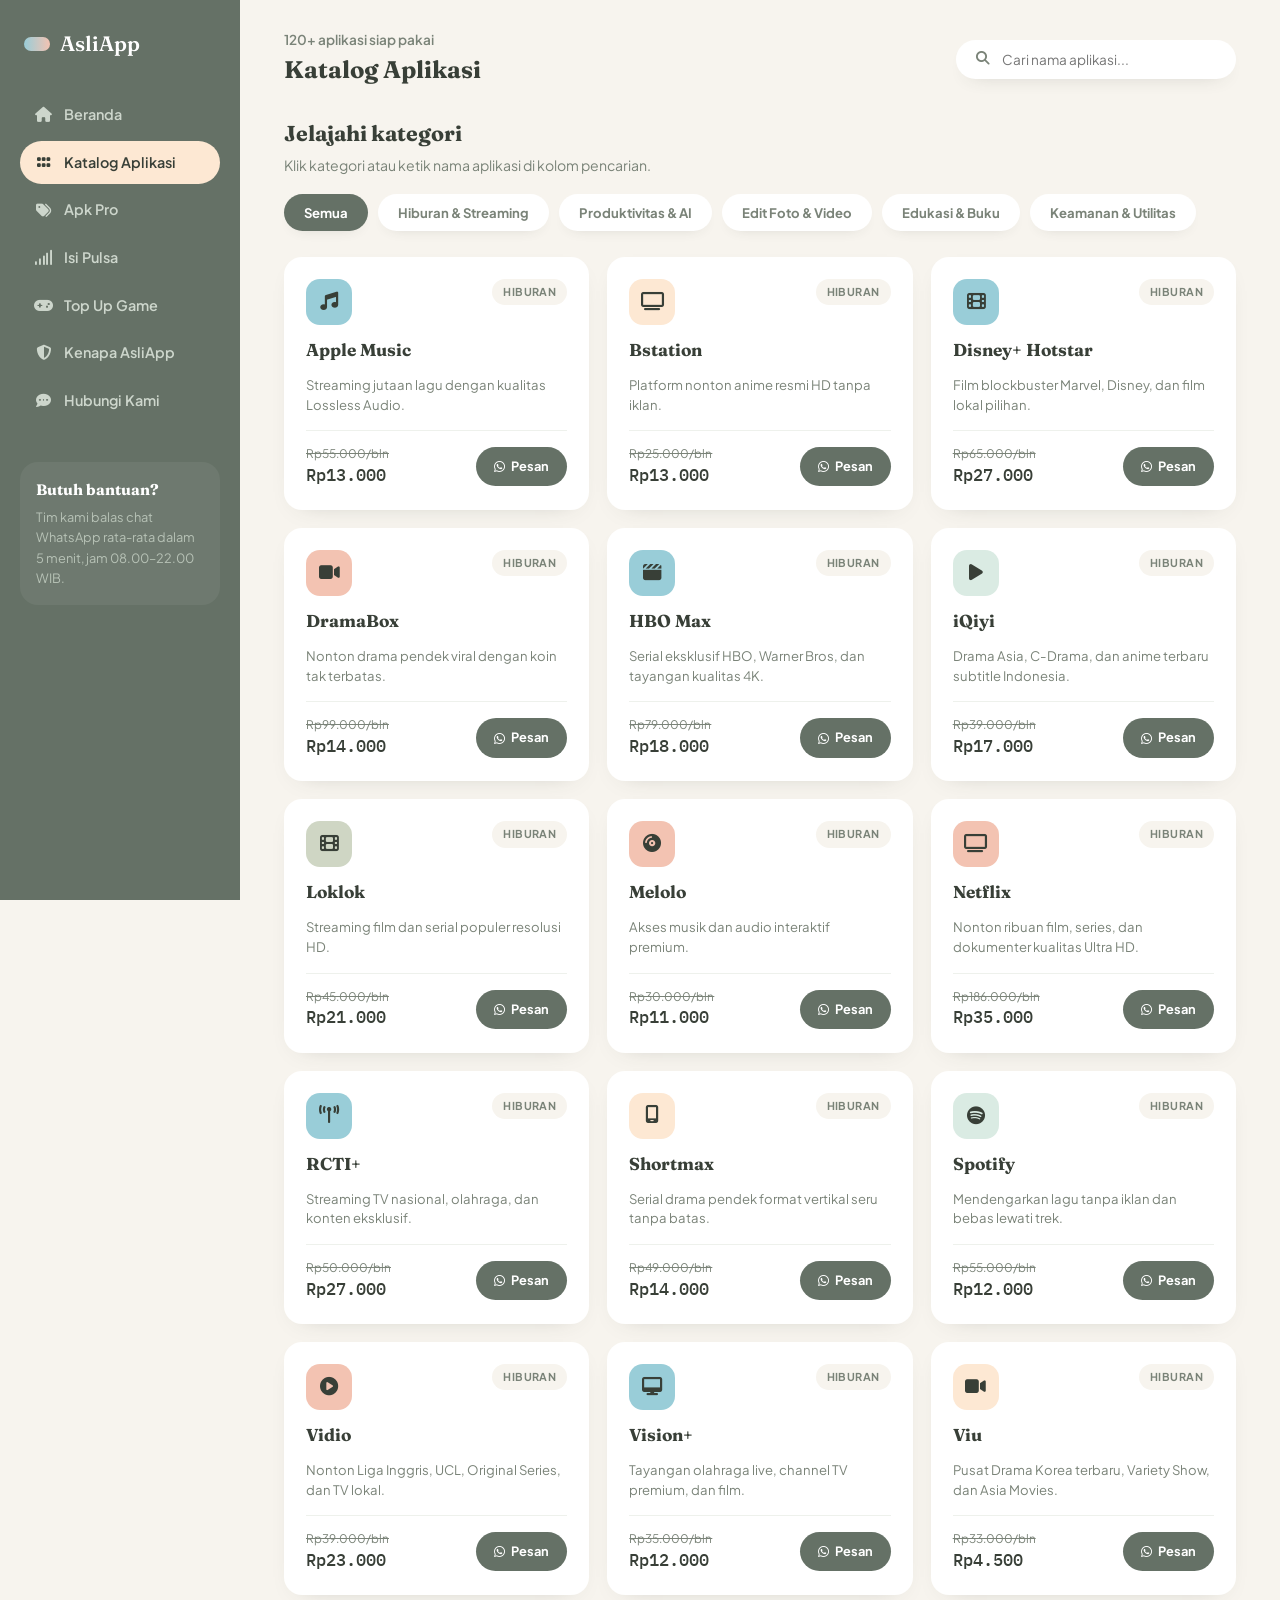
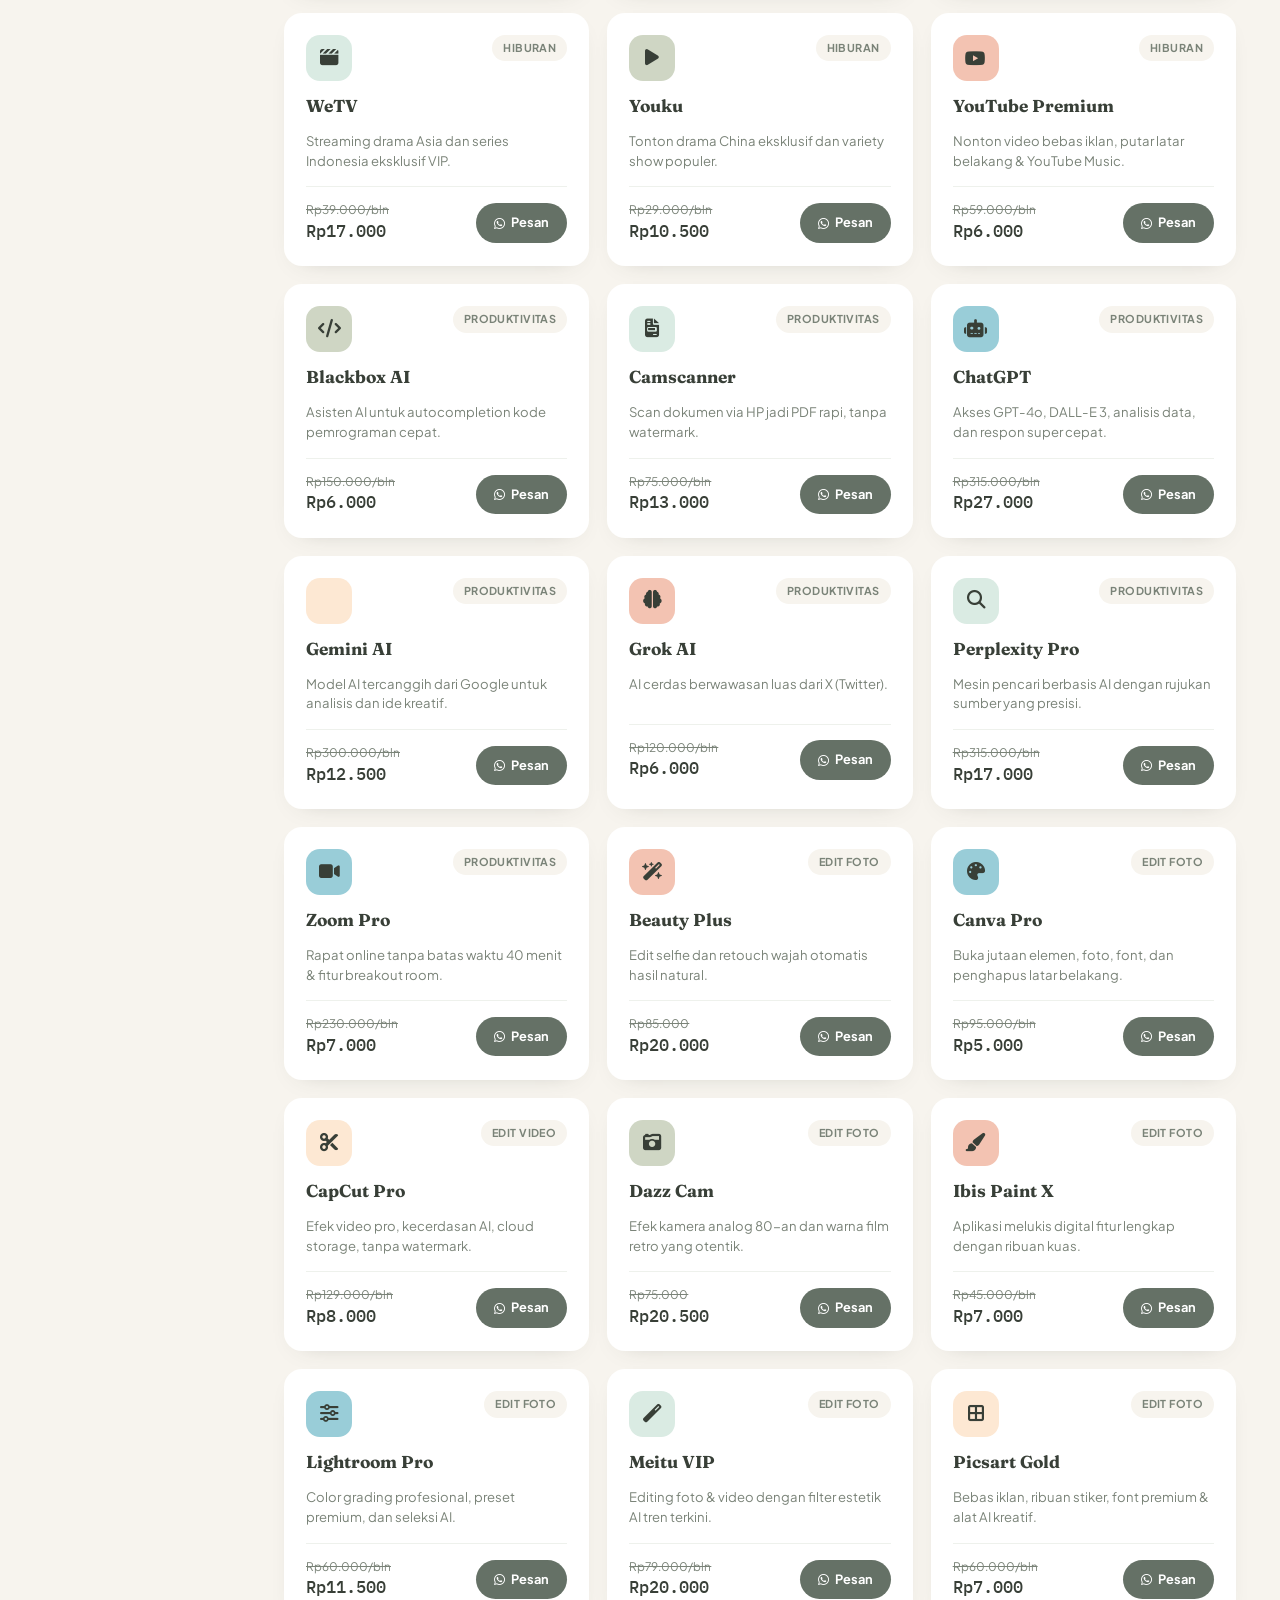
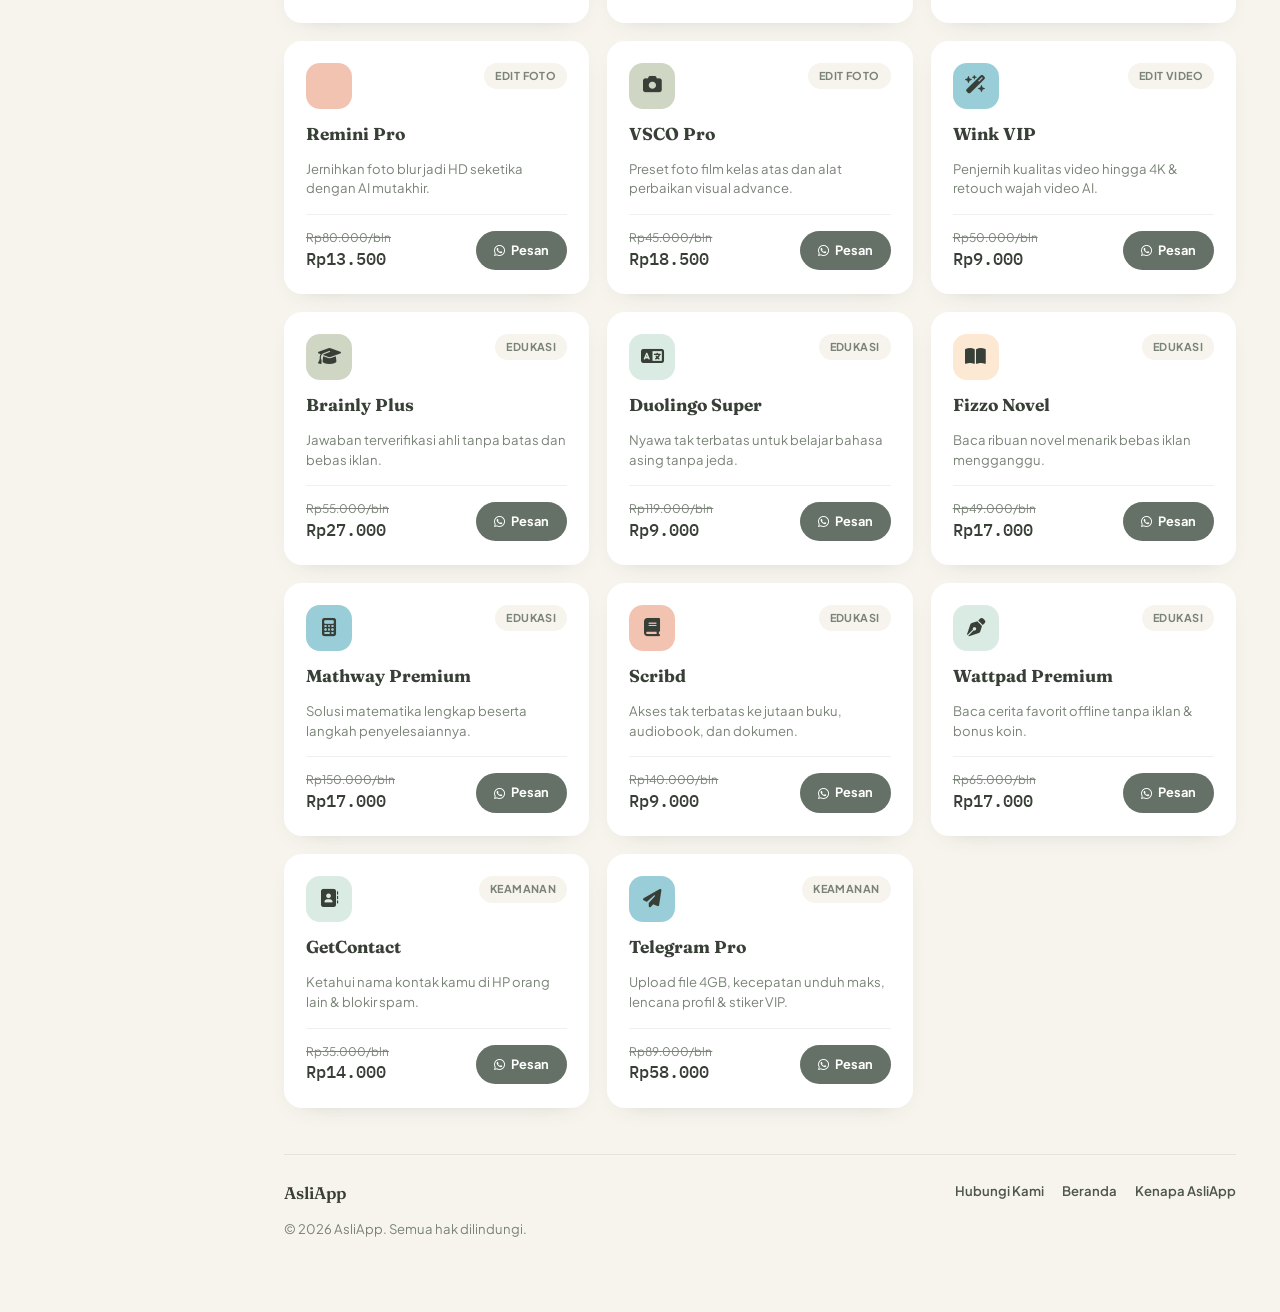
==== commit d86da842: "Update katalog.html" ====
--- a/katalog.html
+++ b/katalog.html
@@ -19,9 +19,9 @@
             <a href="index.html"><i class="fa-solid fa-house"></i> Beranda</a>
             <a href="katalog.html" class="active"><i class="fa-solid fa-grip"></i> Katalog Aplikasi</a>
             <a href="katalog.html#kategori"><i class="fa-solid fa-tags"></i> Apk Pro</a>
-            <a href="index.html#kenapa"><i class="fa-solid fa-shield-halved"></i> Kenapa AsliApp</a>
             <a href="pulsa.html"><i class="fa-solid fa-signal"></i> Isi Pulsa</a>
             <a href="topup-game.html"><i class="fa-solid fa-gamepad"></i> Top Up Game</a>
+            <a href="index.html#kenapa"><i class="fa-solid fa-shield-halved"></i> Kenapa AsliApp</a>
             <a href="kontak.html"><i class="fa-solid fa-comment-dots"></i> Hubungi Kami</a>
         </nav>
         <div class="sidebar-note">
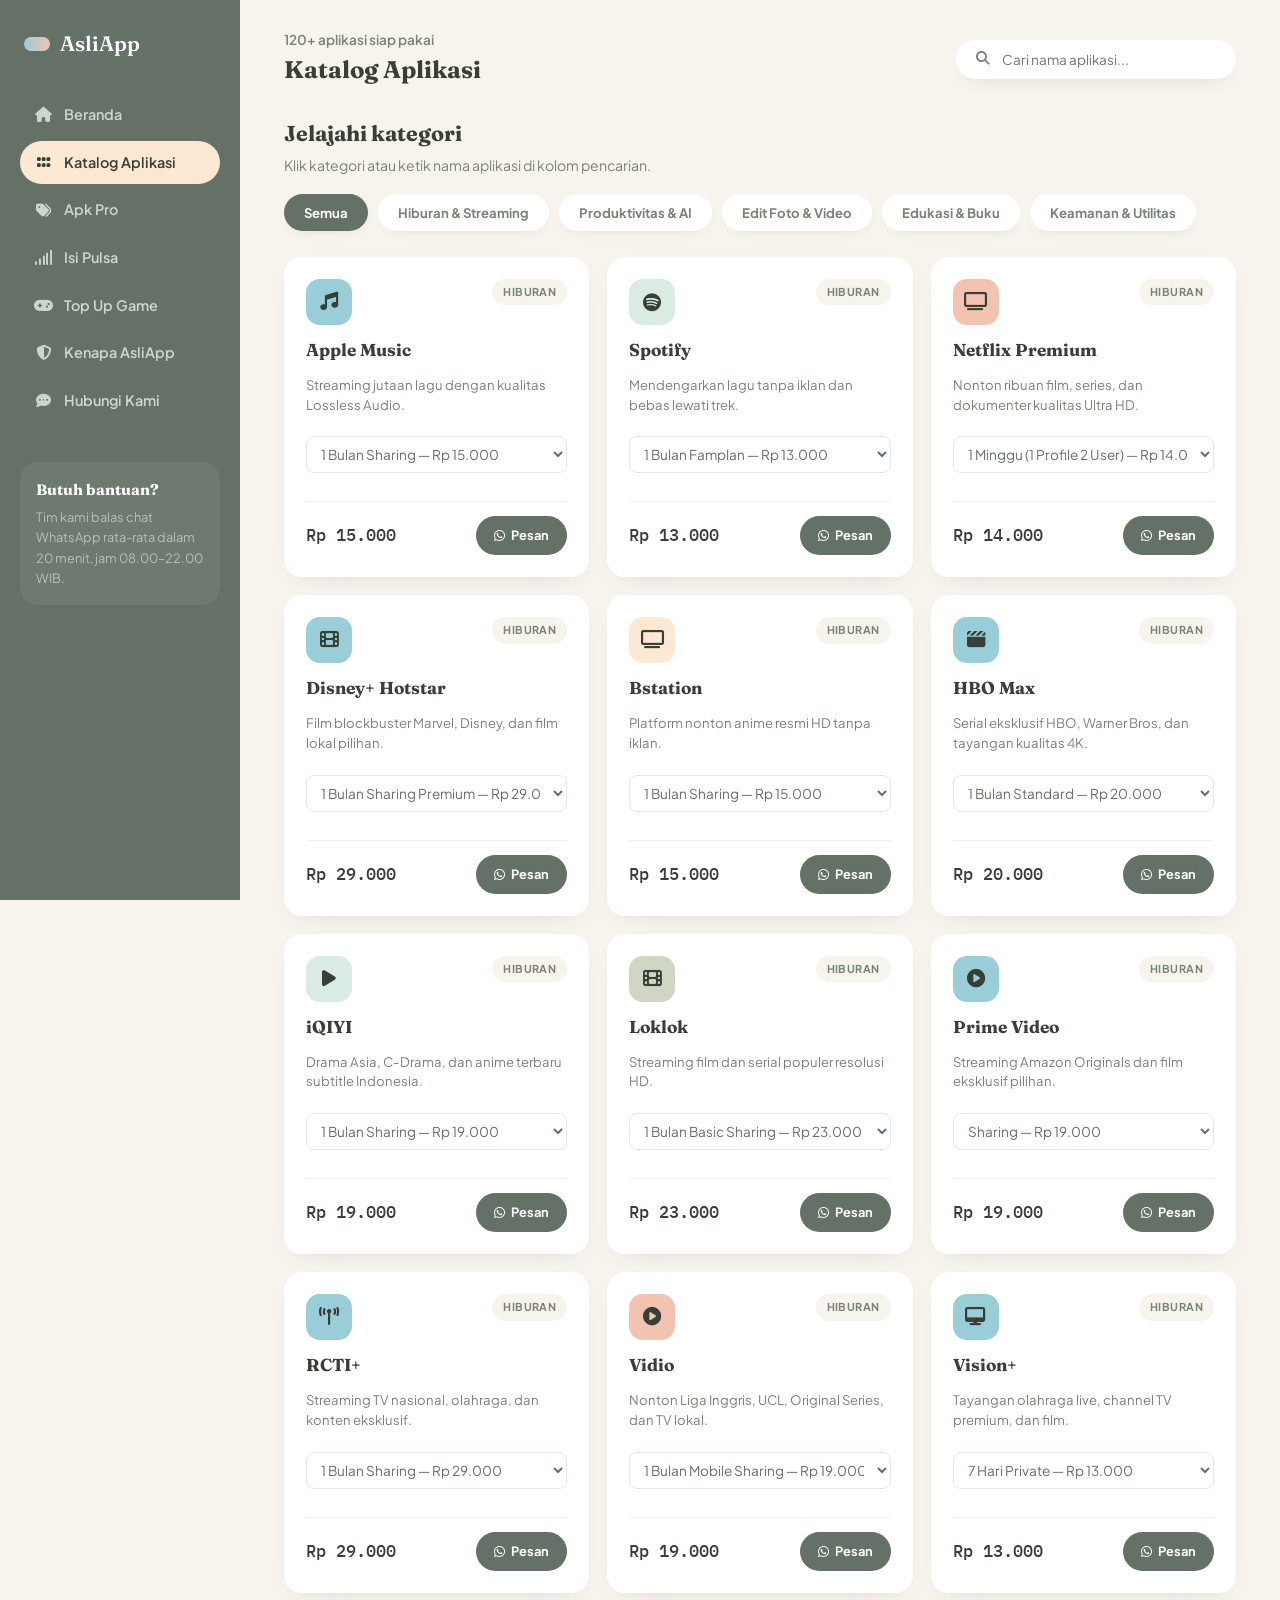
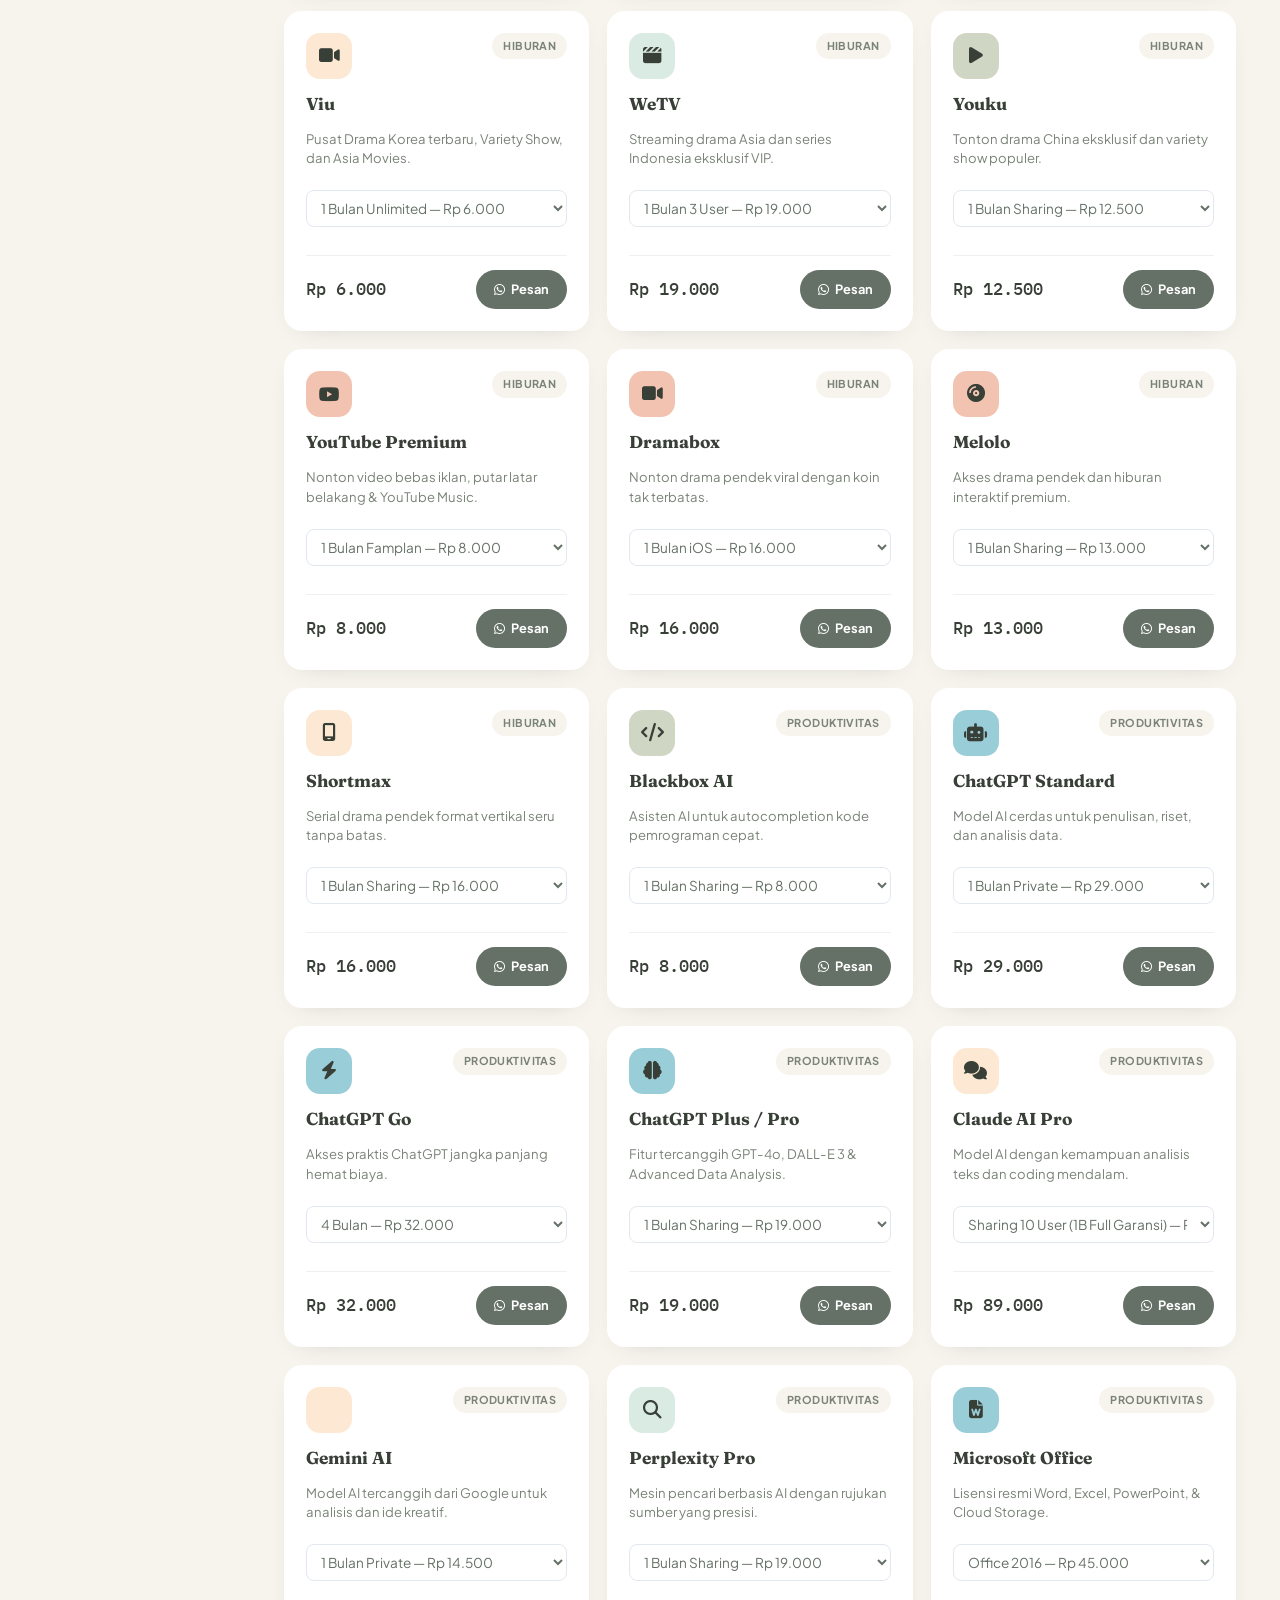
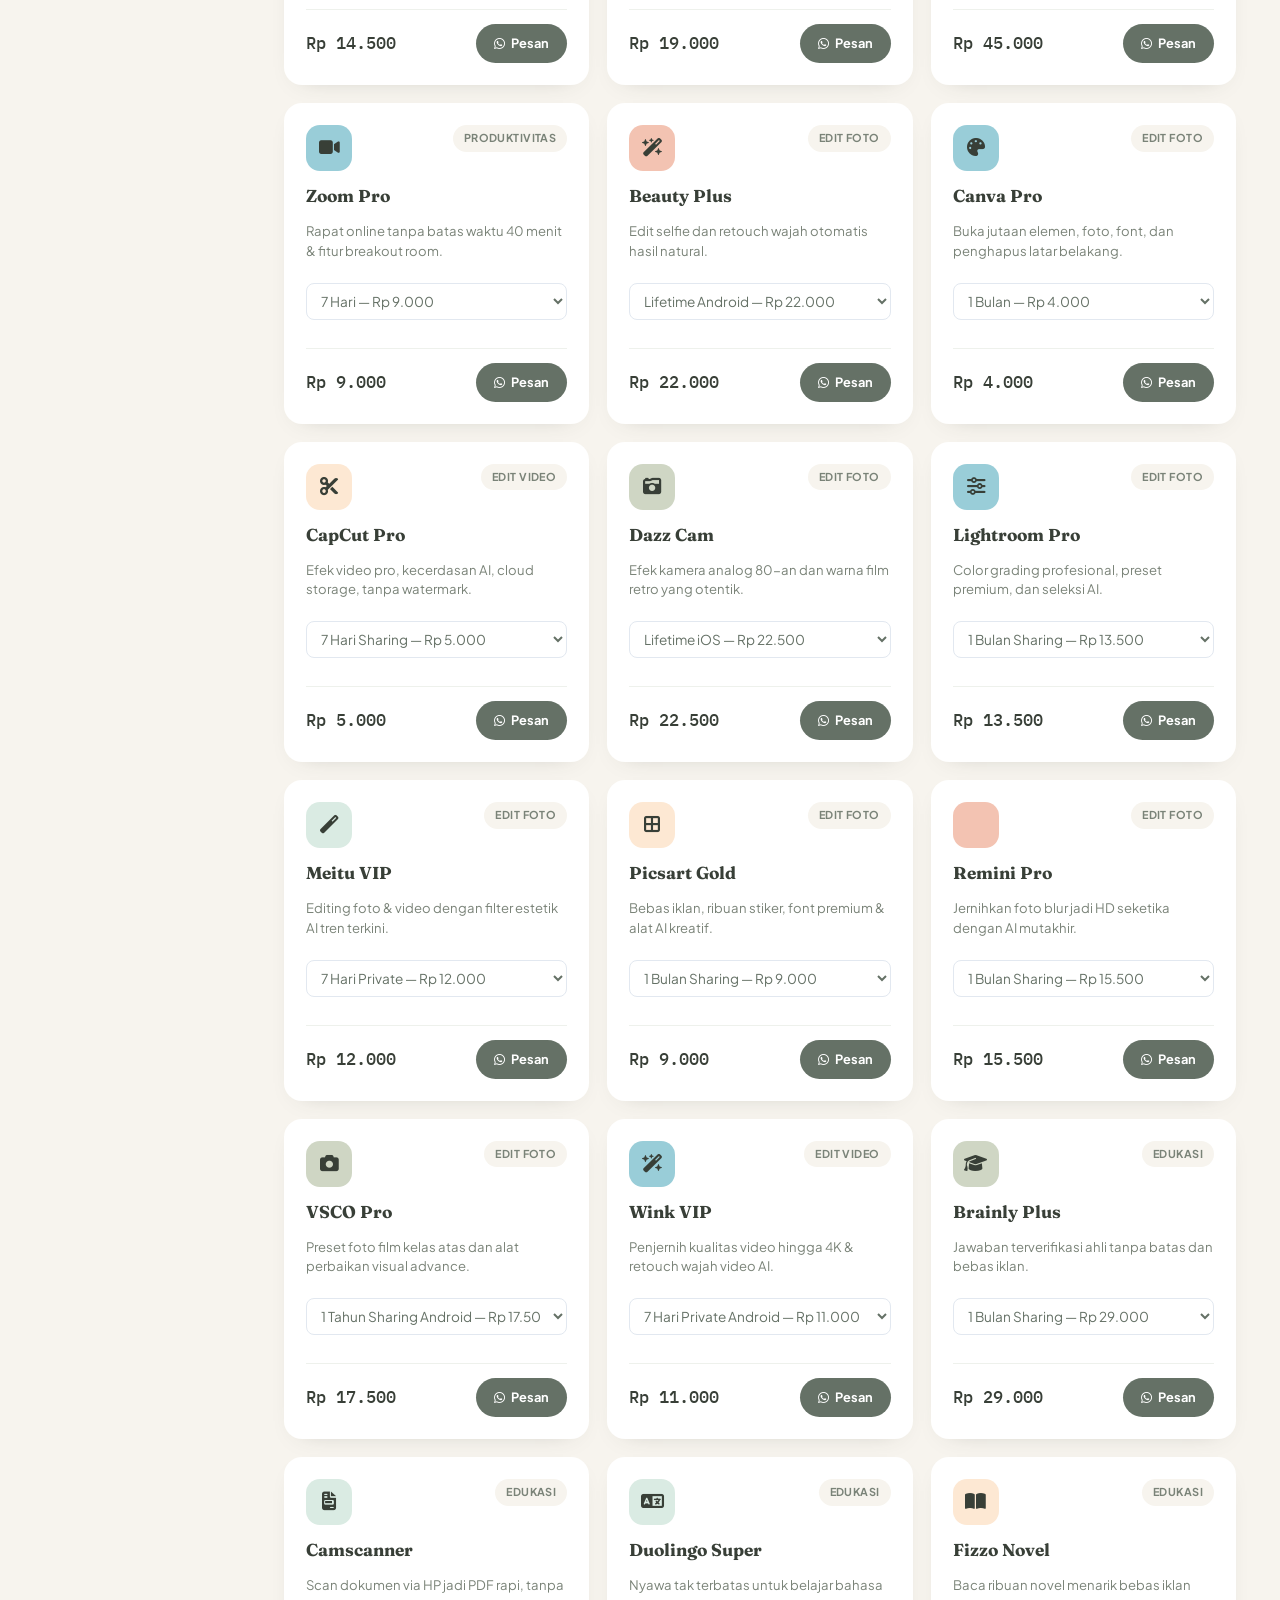
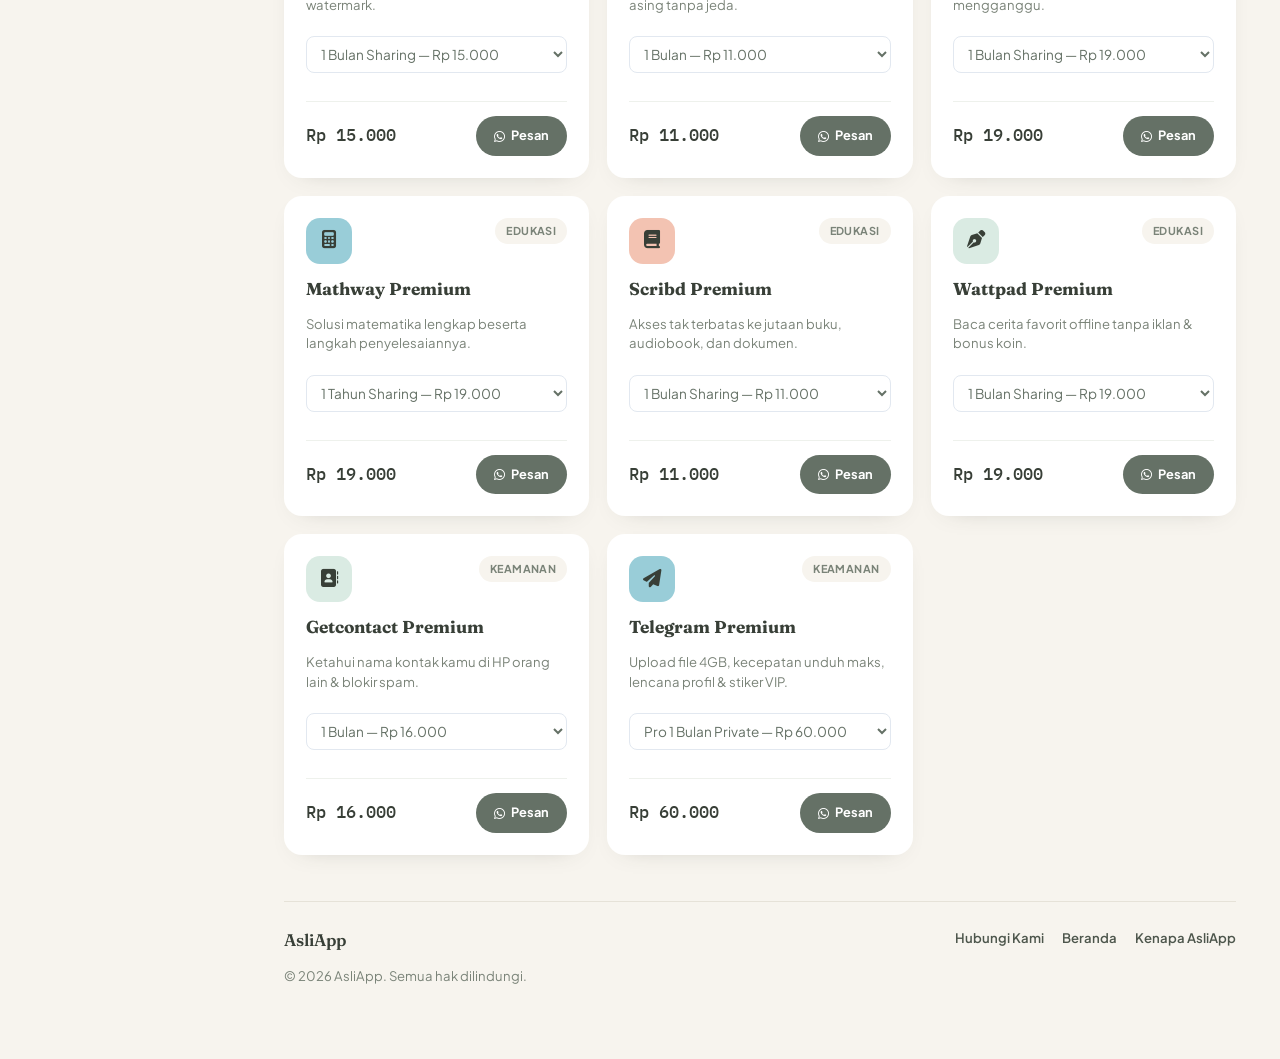
==== commit 1b1d4555: "Update katalog.html" ====
--- a/katalog.html
+++ b/katalog.html
@@ -9,6 +9,25 @@
 <link href="https://fonts.googleapis.com/css2?family=Fraunces:opsz,wght@9..144,500;9..144,600;9..144,700&family=Plus+Jakarta+Sans:wght@400;500;600;700;800&family=IBM+Plex+Mono:wght@500&display=swap" rel="stylesheet">
 <link rel="stylesheet" href="https://cdnjs.cloudflare.com/ajax/libs/font-awesome/6.5.1/css/all.min.css">
 <link rel="stylesheet" href="assets/style.css">
+<style>
+    .variant-select {
+        width: 100%;
+        padding: 8px 10px;
+        margin-top: 10px;
+        margin-bottom: 12px;
+        border-radius: 8px;
+        border: 1px solid var(--border, #e2e8f0);
+        background-color: var(--surface, #f8fafc);
+        font-size: 0.85rem;
+        font-family: inherit;
+        color: var(--ink, #0f172a);
+        outline: none;
+        cursor: pointer;
+    }
+    .variant-select:focus {
+        border-color: var(--primary, #2563eb);
+    }
+</style>
 </head>
 <body>
 
@@ -26,7 +45,7 @@
         </nav>
         <div class="sidebar-note">
             <strong>Butuh bantuan?</strong>
-            Tim kami balas chat WhatsApp rata-rata dalam 5 menit, jam 08.00–22.00 WIB.
+            Tim kami balas chat WhatsApp rata-rata dalam 20 menit, jam 08.00–22.00 WIB.
         </div>
     </aside>
 
@@ -62,7 +81,7 @@
 
         <div class="app-grid" id="appGrid">
 
-            <!-- HIBURAN & STREAMING -->
+            <!-- ================= HIBURAN & STREAMING ================= -->
             <div class="app-card" data-cat="hiburan" data-name="Apple Music">
                 <div class="app-top">
                     <div class="app-icon bg-sky"><i class="fa-solid fa-music"></i></div>
@@ -70,12 +89,67 @@
                 </div>
                 <h4>Apple Music</h4>
                 <p class="app-desc">Streaming jutaan lagu dengan kualitas Lossless Audio.</p>
-                <div class="price-row">
-                    <div class="price-block">
-                        <div class="old-price">Rp55.000/bln</div>
-                        <div class="new-price">Rp13.000</div>
-                    </div>
-                    <a href="https://wa.me/6288989942301?text=Halo%20AsliApp%2C%20saya%20mau%20pesan%20Apple%20Music" class="buy-btn"><i class="fa-brands fa-whatsapp"></i> Pesan</a>
+                <select class="variant-select">
+                    <option value="1 Bulan Sharing" data-price="Rp 15.000">1 Bulan Sharing — Rp 15.000</option>
+                    <option value="1 Bulan Private" data-price="Rp 18.000">1 Bulan Private — Rp 18.000</option>
+                </select>
+                <div class="price-row">
+                    <div class="price-block"><div class="new-price">Rp 15.000</div></div>
+                    <a href="#" class="buy-btn"><i class="fa-brands fa-whatsapp"></i> Pesan</a>
+                </div>
+            </div>
+
+            <div class="app-card" data-cat="hiburan" data-name="Spotify">
+                <div class="app-top">
+                    <div class="app-icon bg-mint"><i class="fa-brands fa-spotify"></i></div>
+                    <span class="cat-tag">Hiburan</span>
+                </div>
+                <h4>Spotify</h4>
+                <p class="app-desc">Mendengarkan lagu tanpa iklan dan bebas lewati trek.</p>
+                <select class="variant-select">
+                    <option value="1 Bulan Famplan" data-price="Rp 13.000">1 Bulan Famplan — Rp 13.000</option>
+                    <option value="3 Bulan Indplan" data-price="Rp 23.000">3 Bulan Indplan — Rp 23.000</option>
+                    <option value="3 Bulan Indplan (Full Garansi)" data-price="Rp 40.000">3 Bulan Indplan (Full Garansi) — Rp 40.000</option>
+                </select>
+                <div class="price-row">
+                    <div class="price-block"><div class="new-price">Rp 13.000</div></div>
+                    <a href="#" class="buy-btn"><i class="fa-brands fa-whatsapp"></i> Pesan</a>
+                </div>
+            </div>
+
+            <div class="app-card" data-cat="hiburan" data-name="Netflix Premium">
+                <div class="app-top">
+                    <div class="app-icon bg-coral"><i class="fa-solid fa-tv"></i></div>
+                    <span class="cat-tag">Hiburan</span>
+                </div>
+                <h4>Netflix Premium</h4>
+                <p class="app-desc">Nonton ribuan film, series, dan dokumenter kualitas Ultra HD.</p>
+                <select class="variant-select">
+                    <option value="1 Minggu (1 Profile 2 User)" data-price="Rp 14.000">1 Minggu (1 Profile 2 User) — Rp 14.000</option>
+                    <option value="1 Minggu (1 Profile 1 User)" data-price="Rp 16.000">1 Minggu (1 Profile 1 User) — Rp 16.000</option>
+                    <option value="1 Bulan (1 Profile 2 User)" data-price="Rp 19.000">1 Bulan (1 Profile 2 User) — Rp 19.000</option>
+                    <option value="1 Bulan (1 Profile 1 User)" data-price="Rp 29.000">1 Bulan (1 Profile 1 User) — Rp 29.000</option>
+                </select>
+                <div class="price-row">
+                    <div class="price-block"><div class="new-price">Rp 14.000</div></div>
+                    <a href="#" class="buy-btn"><i class="fa-brands fa-whatsapp"></i> Pesan</a>
+                </div>
+            </div>
+
+            <div class="app-card" data-cat="hiburan" data-name="Disney+ Hotstar">
+                <div class="app-top">
+                    <div class="app-icon bg-sky"><i class="fa-solid fa-film"></i></div>
+                    <span class="cat-tag">Hiburan</span>
+                </div>
+                <h4>Disney+ Hotstar</h4>
+                <p class="app-desc">Film blockbuster Marvel, Disney, dan film lokal pilihan.</p>
+                <select class="variant-select">
+                    <option value="1 Bulan Sharing Premium" data-price="Rp 29.000">1 Bulan Sharing Premium — Rp 29.000</option>
+                    <option value="1 Bulan Private Premium" data-price="Rp 39.000">1 Bulan Private Premium — Rp 39.000</option>
+                </select>
+                <div class="price-row">
+                    <div class="price-block"><div class="new-price">Rp 29.000</div></div>
+                    <a href="#" class="buy-btn"><i class="fa-brands fa-whatsapp"></i> Pesan</a>
                 </div>
             </div>
 
@@ -86,44 +160,15 @@
                 </div>
                 <h4>Bstation</h4>
                 <p class="app-desc">Platform nonton anime resmi HD tanpa iklan.</p>
-                <div class="price-row">
-                    <div class="price-block">
-                        <div class="old-price">Rp25.000/bln</div>
-                        <div class="new-price">Rp13.000</div>
-                    </div>
-                    <a href="https://wa.me/6288989942301?text=Halo%20AsliApp%2C%20saya%20mau%20pesan%20Bstation" class="buy-btn"><i class="fa-brands fa-whatsapp"></i> Pesan</a>
-                </div>
-            </div>
-
-            <div class="app-card" data-cat="hiburan" data-name="Disney+ Hotstar">
-                <div class="app-top">
-                    <div class="app-icon bg-sky"><i class="fa-solid fa-film"></i></div>
-                    <span class="cat-tag">Hiburan</span>
-                </div>
-                <h4>Disney+ Hotstar</h4>
-                <p class="app-desc">Film blockbuster Marvel, Disney, dan film lokal pilihan.</p>
-                <div class="price-row">
-                    <div class="price-block">
-                        <div class="old-price">Rp65.000/bln</div>
-                        <div class="new-price">Rp27.000</div>
-                    </div>
-                    <a href="https://wa.me/6288989942301?text=Halo%20AsliApp%2C%20saya%20mau%20pesan%20Disney%2B" class="buy-btn"><i class="fa-brands fa-whatsapp"></i> Pesan</a>
-                </div>
-            </div>
-
-            <div class="app-card" data-cat="hiburan" data-name="DramaBox">
-                <div class="app-top">
-                    <div class="app-icon bg-coral"><i class="fa-solid fa-video"></i></div>
-                    <span class="cat-tag">Hiburan</span>
-                </div>
-                <h4>DramaBox</h4>
-                <p class="app-desc">Nonton drama pendek viral dengan koin tak terbatas.</p>
-                <div class="price-row">
-                    <div class="price-block">
-                        <div class="old-price">Rp99.000/bln</div>
-                        <div class="new-price">Rp14.000</div>
-                    </div>
-                    <a href="https://wa.me/6288989942301?text=Halo%20AsliApp%2C%20saya%20mau%20pesan%20DramaBox" class="buy-btn"><i class="fa-brands fa-whatsapp"></i> Pesan</a>
+                <select class="variant-select">
+                    <option value="1 Bulan Sharing" data-price="Rp 15.000">1 Bulan Sharing — Rp 15.000</option>
+                    <option value="3 Bulan Sharing" data-price="Rp 16.000">3 Bulan Sharing — Rp 16.000</option>
+                    <option value="1 Bulan Private" data-price="Rp 37.000">1 Bulan Private — Rp 37.000</option>
+                    <option value="1 Tahun Sharing" data-price="Rp 42.000">1 Tahun Sharing — Rp 42.000</option>
+                </select>
+                <div class="price-row">
+                    <div class="price-block"><div class="new-price">Rp 15.000</div></div>
+                    <a href="#" class="buy-btn"><i class="fa-brands fa-whatsapp"></i> Pesan</a>
                 </div>
             </div>
 
@@ -134,28 +179,30 @@
                 </div>
                 <h4>HBO Max</h4>
                 <p class="app-desc">Serial eksklusif HBO, Warner Bros, dan tayangan kualitas 4K.</p>
-                <div class="price-row">
-                    <div class="price-block">
-                        <div class="old-price">Rp79.000/bln</div>
-                        <div class="new-price">Rp18.000</div>
-                    </div>
-                    <a href="https://wa.me/6288989942301?text=Halo%20AsliApp%2C%20saya%20mau%20pesan%20HBO%20Max" class="buy-btn"><i class="fa-brands fa-whatsapp"></i> Pesan</a>
-                </div>
-            </div>
-
-            <div class="app-card" data-cat="hiburan" data-name="iQiyi">
+                <select class="variant-select">
+                    <option value="1 Bulan Standard" data-price="Rp 20.000">1 Bulan Standard — Rp 20.000</option>
+                    <option value="1 Bulan Ultimate" data-price="Rp 24.000">1 Bulan Ultimate — Rp 24.000</option>
+                </select>
+                <div class="price-row">
+                    <div class="price-block"><div class="new-price">Rp 20.000</div></div>
+                    <a href="#" class="buy-btn"><i class="fa-brands fa-whatsapp"></i> Pesan</a>
+                </div>
+            </div>
+
+            <div class="app-card" data-cat="hiburan" data-name="iQIYI">
                 <div class="app-top">
                     <div class="app-icon bg-mint"><i class="fa-solid fa-play"></i></div>
                     <span class="cat-tag">Hiburan</span>
                 </div>
-                <h4>iQiyi</h4>
+                <h4>iQIYI</h4>
                 <p class="app-desc">Drama Asia, C-Drama, dan anime terbaru subtitle Indonesia.</p>
-                <div class="price-row">
-                    <div class="price-block">
-                        <div class="old-price">Rp39.000/bln</div>
-                        <div class="new-price">Rp17.000</div>
-                    </div>
-                    <a href="https://wa.me/6288989942301?text=Halo%20AsliApp%2C%20saya%20mau%20pesan%20iQiyi" class="buy-btn"><i class="fa-brands fa-whatsapp"></i> Pesan</a>
+                <select class="variant-select">
+                    <option value="1 Bulan Sharing" data-price="Rp 19.000">1 Bulan Sharing — Rp 19.000</option>
+                    <option value="3 Bulan Sharing" data-price="Rp 24.000">3 Bulan Sharing — Rp 24.000</option>
+                </select>
+                <div class="price-row">
+                    <div class="price-block"><div class="new-price">Rp 19.000</div></div>
+                    <a href="#" class="buy-btn"><i class="fa-brands fa-whatsapp"></i> Pesan</a>
                 </div>
             </div>
 
@@ -166,44 +213,30 @@
                 </div>
                 <h4>Loklok</h4>
                 <p class="app-desc">Streaming film dan serial populer resolusi HD.</p>
-                <div class="price-row">
-                    <div class="price-block">
-                        <div class="old-price">Rp45.000/bln</div>
-                        <div class="new-price">Rp21.000</div>
-                    </div>
-                    <a href="https://wa.me/6288989942301?text=Halo%20AsliApp%2C%20saya%20mau%20pesan%20Loklok" class="buy-btn"><i class="fa-brands fa-whatsapp"></i> Pesan</a>
-                </div>
-            </div>
-
-            <div class="app-card" data-cat="hiburan" data-name="Melolo">
-                <div class="app-top">
-                    <div class="app-icon bg-coral"><i class="fa-solid fa-compact-disc"></i></div>
-                    <span class="cat-tag">Hiburan</span>
-                </div>
-                <h4>Melolo</h4>
-                <p class="app-desc">Akses musik dan audio interaktif premium.</p>
-                <div class="price-row">
-                    <div class="price-block">
-                        <div class="old-price">Rp30.000/bln</div>
-                        <div class="new-price">Rp11.000</div>
-                    </div>
-                    <a href="https://wa.me/6288989942301?text=Halo%20AsliApp%2C%20saya%20mau%20pesan%20Melolo" class="buy-btn"><i class="fa-brands fa-whatsapp"></i> Pesan</a>
-                </div>
-            </div>
-
-            <div class="app-card" data-cat="hiburan" data-name="Netflix">
-                <div class="app-top">
-                    <div class="app-icon bg-coral"><i class="fa-solid fa-tv"></i></div>
-                    <span class="cat-tag">Hiburan</span>
-                </div>
-                <h4>Netflix</h4>
-                <p class="app-desc">Nonton ribuan film, series, dan dokumenter kualitas Ultra HD.</p>
-                <div class="price-row">
-                    <div class="price-block">
-                        <div class="old-price">Rp186.000/bln</div>
-                        <div class="new-price">Rp35.000</div>
-                    </div>
-                    <a href="https://wa.me/6288989942301?text=Halo%20AsliApp%2C%20saya%20mau%20pesan%20Netflix" class="buy-btn"><i class="fa-brands fa-whatsapp"></i> Pesan</a>
+                <select class="variant-select">
+                    <option value="1 Bulan Basic Sharing" data-price="Rp 23.000">1 Bulan Basic Sharing — Rp 23.000</option>
+                    <option value="1 Bulan Standard Sharing" data-price="Rp 26.000">1 Bulan Standard Sharing — Rp 26.000</option>
+                </select>
+                <div class="price-row">
+                    <div class="price-block"><div class="new-price">Rp 23.000</div></div>
+                    <a href="#" class="buy-btn"><i class="fa-brands fa-whatsapp"></i> Pesan</a>
+                </div>
+            </div>
+
+            <div class="app-card" data-cat="hiburan" data-name="Prime Video">
+                <div class="app-top">
+                    <div class="app-icon bg-sky"><i class="fa-solid fa-circle-play"></i></div>
+                    <span class="cat-tag">Hiburan</span>
+                </div>
+                <h4>Prime Video</h4>
+                <p class="app-desc">Streaming Amazon Originals dan film eksklusif pilihan.</p>
+                <select class="variant-select">
+                    <option value="Sharing" data-price="Rp 19.000">Sharing — Rp 19.000</option>
+                    <option value="Private" data-price="Rp 25.000">Private — Rp 25.000</option>
+                </select>
+                <div class="price-row">
+                    <div class="price-block"><div class="new-price">Rp 19.000</div></div>
+                    <a href="#" class="buy-btn"><i class="fa-brands fa-whatsapp"></i> Pesan</a>
                 </div>
             </div>
 
@@ -214,12 +247,158 @@
                 </div>
                 <h4>RCTI+</h4>
                 <p class="app-desc">Streaming TV nasional, olahraga, dan konten eksklusif.</p>
-                <div class="price-row">
-                    <div class="price-block">
-                        <div class="old-price">Rp50.000/bln</div>
-                        <div class="new-price">Rp27.000</div>
-                    </div>
-                    <a href="https://wa.me/6288989942301?text=Halo%20AsliApp%2C%20saya%20mau%20pesan%20RCTI%2B" class="buy-btn"><i class="fa-brands fa-whatsapp"></i> Pesan</a>
+                <select class="variant-select">
+                    <option value="1 Bulan Sharing" data-price="Rp 29.000">1 Bulan Sharing — Rp 29.000</option>
+                    <option value="1 Bulan Private" data-price="Rp 42.000">1 Bulan Private — Rp 42.000</option>
+                </select>
+                <div class="price-row">
+                    <div class="price-block"><div class="new-price">Rp 29.000</div></div>
+                    <a href="#" class="buy-btn"><i class="fa-brands fa-whatsapp"></i> Pesan</a>
+                </div>
+            </div>
+
+            <div class="app-card" data-cat="hiburan" data-name="Vidio">
+                <div class="app-top">
+                    <div class="app-icon bg-coral"><i class="fa-solid fa-circle-play"></i></div>
+                    <span class="cat-tag">Hiburan</span>
+                </div>
+                <h4>Vidio</h4>
+                <p class="app-desc">Nonton Liga Inggris, UCL, Original Series, dan TV lokal.</p>
+                <select class="variant-select">
+                    <option value="1 Bulan Mobile Sharing" data-price="Rp 19.000">1 Bulan Mobile Sharing — Rp 19.000</option>
+                    <option value="1 Bulan All Device Sharing" data-price="Rp 24.000">1 Bulan All Device Sharing — Rp 24.000</option>
+                    <option value="1 Bulan Mobile Private" data-price="Rp 29.000">1 Bulan Mobile Private — Rp 29.000</option>
+                    <option value="1 Bulan All Device Private" data-price="Rp 39.000">1 Bulan All Device Private — Rp 39.000</option>
+                    <option value="1 Tahun TV Only" data-price="Rp 105.000">1 Tahun TV Only — Rp 105.000</option>
+                </select>
+                <div class="price-row">
+                    <div class="price-block"><div class="new-price">Rp 19.000</div></div>
+                    <a href="#" class="buy-btn"><i class="fa-brands fa-whatsapp"></i> Pesan</a>
+                </div>
+            </div>
+
+            <div class="app-card" data-cat="hiburan" data-name="Vision+">
+                <div class="app-top">
+                    <div class="app-icon bg-sky"><i class="fa-solid fa-desktop"></i></div>
+                    <span class="cat-tag">Hiburan</span>
+                </div>
+                <h4>Vision+</h4>
+                <p class="app-desc">Tayangan olahraga live, channel TV premium, dan film.</p>
+                <select class="variant-select">
+                    <option value="7 Hari Private" data-price="Rp 13.000">7 Hari Private — Rp 13.000</option>
+                    <option value="1 Bulan Sharing" data-price="Rp 14.000">1 Bulan Sharing — Rp 14.000</option>
+                    <option value="1 Bulan Private" data-price="Rp 19.500">1 Bulan Private — Rp 19.500</option>
+                </select>
+                <div class="price-row">
+                    <div class="price-block"><div class="new-price">Rp 13.000</div></div>
+                    <a href="#" class="buy-btn"><i class="fa-brands fa-whatsapp"></i> Pesan</a>
+                </div>
+            </div>
+
+            <div class="app-card" data-cat="hiburan" data-name="Viu">
+                <div class="app-top">
+                    <div class="app-icon bg-cream"><i class="fa-solid fa-video"></i></div>
+                    <span class="cat-tag">Hiburan</span>
+                </div>
+                <h4>Viu</h4>
+                <p class="app-desc">Pusat Drama Korea terbaru, Variety Show, dan Asia Movies.</p>
+                <select class="variant-select">
+                    <option value="1 Bulan Unlimited" data-price="Rp 6.000">1 Bulan Unlimited — Rp 6.000</option>
+                    <option value="1 Tahun Unlimited" data-price="Rp 11.000">1 Tahun Unlimited — Rp 11.000</option>
+                    <option value="Lifetime Unlimited" data-price="Rp 19.000">Lifetime Unlimited — Rp 19.000</option>
+                </select>
+                <div class="price-row">
+                    <div class="price-block"><div class="new-price">Rp 6.000</div></div>
+                    <a href="#" class="buy-btn"><i class="fa-brands fa-whatsapp"></i> Pesan</a>
+                </div>
+            </div>
+
+            <div class="app-card" data-cat="hiburan" data-name="WeTV">
+                <div class="app-top">
+                    <div class="app-icon bg-mint"><i class="fa-solid fa-clapperboard"></i></div>
+                    <span class="cat-tag">Hiburan</span>
+                </div>
+                <h4>WeTV</h4>
+                <p class="app-desc">Streaming drama Asia dan series Indonesia eksklusif VIP.</p>
+                <select class="variant-select">
+                    <option value="1 Bulan 3 User" data-price="Rp 19.000">1 Bulan 3 User — Rp 19.000</option>
+                    <option value="1 Bulan Private" data-price="Rp 39.000">1 Bulan Private — Rp 39.000</option>
+                </select>
+                <div class="price-row">
+                    <div class="price-block"><div class="new-price">Rp 19.000</div></div>
+                    <a href="#" class="buy-btn"><i class="fa-brands fa-whatsapp"></i> Pesan</a>
+                </div>
+            </div>
+
+            <div class="app-card" data-cat="hiburan" data-name="Youku">
+                <div class="app-top">
+                    <div class="app-icon bg-sage"><i class="fa-solid fa-play"></i></div>
+                    <span class="cat-tag">Hiburan</span>
+                </div>
+                <h4>Youku</h4>
+                <p class="app-desc">Tonton drama China eksklusif dan variety show populer.</p>
+                <select class="variant-select">
+                    <option value="1 Bulan Sharing" data-price="Rp 12.500">1 Bulan Sharing — Rp 12.500</option>
+                    <option value="3 Bulan Sharing" data-price="Rp 16.000">3 Bulan Sharing — Rp 16.000</option>
+                    <option value="1 Bulan Private" data-price="Rp 30.000">1 Bulan Private — Rp 30.000</option>
+                </select>
+                <div class="price-row">
+                    <div class="price-block"><div class="new-price">Rp 12.500</div></div>
+                    <a href="#" class="buy-btn"><i class="fa-brands fa-whatsapp"></i> Pesan</a>
+                </div>
+            </div>
+
+            <div class="app-card" data-cat="hiburan" data-name="YouTube">
+                <div class="app-top">
+                    <div class="app-icon bg-coral"><i class="fa-brands fa-youtube"></i></div>
+                    <span class="cat-tag">Hiburan</span>
+                </div>
+                <h4>YouTube Premium</h4>
+                <p class="app-desc">Nonton video bebas iklan, putar latar belakang &amp; YouTube Music.</p>
+                <select class="variant-select">
+                    <option value="1 Bulan Famplan" data-price="Rp 8.000">1 Bulan Famplan — Rp 8.000</option>
+                    <option value="1 Bulan Indplan" data-price="Rp 9.000">1 Bulan Indplan — Rp 9.000</option>
+                    <option value="1 Bulan Famhead" data-price="Rp 12.000">1 Bulan Famhead — Rp 12.000</option>
+                </select>
+                <div class="price-row">
+                    <div class="price-block"><div class="new-price">Rp 8.000</div></div>
+                    <a href="#" class="buy-btn"><i class="fa-brands fa-whatsapp"></i> Pesan</a>
+                </div>
+            </div>
+
+            <div class="app-card" data-cat="hiburan" data-name="Dramabox">
+                <div class="app-top">
+                    <div class="app-icon bg-coral"><i class="fa-solid fa-video"></i></div>
+                    <span class="cat-tag">Hiburan</span>
+                </div>
+                <h4>Dramabox</h4>
+                <p class="app-desc">Nonton drama pendek viral dengan koin tak terbatas.</p>
+                <select class="variant-select">
+                    <option value="1 Bulan iOS" data-price="Rp 16.000">1 Bulan iOS — Rp 16.000</option>
+                    <option value="1 Bulan Android" data-price="Rp 17.500">1 Bulan Android — Rp 17.500</option>
+                </select>
+                <div class="price-row">
+                    <div class="price-block"><div class="new-price">Rp 16.000</div></div>
+                    <a href="#" class="buy-btn"><i class="fa-brands fa-whatsapp"></i> Pesan</a>
+                </div>
+            </div>
+
+            <div class="app-card" data-cat="hiburan" data-name="Melolo">
+                <div class="app-top">
+                    <div class="app-icon bg-coral"><i class="fa-solid fa-compact-disc"></i></div>
+                    <span class="cat-tag">Hiburan</span>
+                </div>
+                <h4>Melolo</h4>
+                <p class="app-desc">Akses drama pendek dan hiburan interaktif premium.</p>
+                <select class="variant-select">
+                    <option value="1 Bulan Sharing" data-price="Rp 13.000">1 Bulan Sharing — Rp 13.000</option>
+                    <option value="3 Bulan Sharing" data-price="Rp 23.000">3 Bulan Sharing — Rp 23.000</option>
+                    <option value="6 Bulan Sharing" data-price="Rp 26.000">6 Bulan Sharing — Rp 26.000</option>
+                    <option value="1 Tahun Sharing" data-price="Rp 34.000">1 Tahun Sharing — Rp 34.000</option>
+                </select>
+                <div class="price-row">
+                    <div class="price-block"><div class="new-price">Rp 13.000</div></div>
+                    <a href="#" class="buy-btn"><i class="fa-brands fa-whatsapp"></i> Pesan</a>
                 </div>
             </div>
 
@@ -230,548 +409,507 @@
                 </div>
                 <h4>Shortmax</h4>
                 <p class="app-desc">Serial drama pendek format vertikal seru tanpa batas.</p>
-                <div class="price-row">
-                    <div class="price-block">
-                        <div class="old-price">Rp49.000/bln</div>
-                        <div class="new-price">Rp14.000</div>
-                    </div>
-                    <a href="https://wa.me/6288989942301?text=Halo%20AsliApp%2C%20saya%20mau%20pesan%20Shortmax" class="buy-btn"><i class="fa-brands fa-whatsapp"></i> Pesan</a>
-                </div>
-            </div>
-
-            <div class="app-card" data-cat="hiburan" data-name="Spotify">
-                <div class="app-top">
-                    <div class="app-icon bg-mint"><i class="fa-brands fa-spotify"></i></div>
-                    <span class="cat-tag">Hiburan</span>
-                </div>
-                <h4>Spotify</h4>
-                <p class="app-desc">Mendengarkan lagu tanpa iklan dan bebas lewati trek.</p>
-                <div class="price-row">
-                    <div class="price-block">
-                        <div class="old-price">Rp55.000/bln</div>
-                        <div class="new-price">Rp12.000</div>
-                    </div>
-                    <a href="https://wa.me/6288989942301?text=Halo%20AsliApp%2C%20saya%20mau%20pesan%20Spotify" class="buy-btn"><i class="fa-brands fa-whatsapp"></i> Pesan</a>
-                </div>
-            </div>
-
-            <div class="app-card" data-cat="hiburan" data-name="Vidio">
-                <div class="app-top">
-                    <div class="app-icon bg-coral"><i class="fa-solid fa-circle-play"></i></div>
-                    <span class="cat-tag">Hiburan</span>
-                </div>
-                <h4>Vidio</h4>
-                <p class="app-desc">Nonton Liga Inggris, UCL, Original Series, dan TV lokal.</p>
-                <div class="price-row">
-                    <div class="price-block">
-                        <div class="old-price">Rp39.000/bln</div>
-                        <div class="new-price">Rp23.000</div>
-                    </div>
-                    <a href="https://wa.me/6288989942301?text=Halo%20AsliApp%2C%20saya%20mau%20pesan%20Vidio" class="buy-btn"><i class="fa-brands fa-whatsapp"></i> Pesan</a>
-                </div>
-            </div>
-
-            <div class="app-card" data-cat="hiburan" data-name="Vision+">
-                <div class="app-top">
-                    <div class="app-icon bg-sky"><i class="fa-solid fa-desktop"></i></div>
-                    <span class="cat-tag">Hiburan</span>
-                </div>
-                <h4>Vision+</h4>
-                <p class="app-desc">Tayangan olahraga live, channel TV premium, dan film.</p>
-                <div class="price-row">
-                    <div class="price-block">
-                        <div class="old-price">Rp35.000/bln</div>
-                        <div class="new-price">Rp12.000</div>
-                    </div>
-                    <a href="https://wa.me/6288989942301?text=Halo%20AsliApp%2C%20saya%20mau%20pesan%20Vision%2B" class="buy-btn"><i class="fa-brands fa-whatsapp"></i> Pesan</a>
-                </div>
-            </div>
-
-            <div class="app-card" data-cat="hiburan" data-name="Viu">
-                <div class="app-top">
-                    <div class="app-icon bg-cream"><i class="fa-solid fa-video"></i></div>
-                    <span class="cat-tag">Hiburan</span>
-                </div>
-                <h4>Viu</h4>
-                <p class="app-desc">Pusat Drama Korea terbaru, Variety Show, dan Asia Movies.</p>
-                <div class="price-row">
-                    <div class="price-block">
-                        <div class="old-price">Rp33.000/bln</div>
-                        <div class="new-price">Rp4.500</div>
-                    </div>
-                    <a href="https://wa.me/6288989942301?text=Halo%20AsliApp%2C%20saya%20mau%20pesan%20Viu" class="buy-btn"><i class="fa-brands fa-whatsapp"></i> Pesan</a>
-                </div>
-            </div>
-
-            <div class="app-card" data-cat="hiburan" data-name="WeTV">
-                <div class="app-top">
-                    <div class="app-icon bg-mint"><i class="fa-solid fa-clapperboard"></i></div>
-                    <span class="cat-tag">Hiburan</span>
-                </div>
-                <h4>WeTV</h4>
-                <p class="app-desc">Streaming drama Asia dan series Indonesia eksklusif VIP.</p>
-                <div class="price-row">
-                    <div class="price-block">
-                        <div class="old-price">Rp39.000/bln</div>
-                        <div class="new-price">Rp17.000</div>
-                    </div>
-                    <a href="https://wa.me/6288989942301?text=Halo%20AsliApp%2C%20saya%20mau%20pesan%20WeTV" class="buy-btn"><i class="fa-brands fa-whatsapp"></i> Pesan</a>
-                </div>
-            </div>
-
-            <div class="app-card" data-cat="hiburan" data-name="Youku">
-                <div class="app-top">
-                    <div class="app-icon bg-sage"><i class="fa-solid fa-play"></i></div>
-                    <span class="cat-tag">Hiburan</span>
-                </div>
-                <h4>Youku</h4>
-                <p class="app-desc">Tonton drama China eksklusif dan variety show populer.</p>
-                <div class="price-row">
-                    <div class="price-block">
-                        <div class="old-price">Rp29.000/bln</div>
-                        <div class="new-price">Rp10.500</div>
-                    </div>
-                    <a href="https://wa.me/6288989942301?text=Halo%20AsliApp%2C%20saya%20mau%20pesan%20Youku" class="buy-btn"><i class="fa-brands fa-whatsapp"></i> Pesan</a>
-                </div>
-            </div>
-
-            <div class="app-card" data-cat="hiburan" data-name="YouTube Premium">
-                <div class="app-top">
-                    <div class="app-icon bg-coral"><i class="fa-brands fa-youtube"></i></div>
-                    <span class="cat-tag">Hiburan</span>
-                </div>
-                <h4>YouTube Premium</h4>
-                <p class="app-desc">Nonton video bebas iklan, putar latar belakang &amp; YouTube Music.</p>
-                <div class="price-row">
-                    <div class="price-block">
-                        <div class="old-price">Rp59.000/bln</div>
-                        <div class="new-price">Rp6.000</div>
-                    </div>
-                    <a href="https://wa.me/6288989942301?text=Halo%20AsliApp%2C%20saya%20mau%20pesan%20YouTube%20Premium" class="buy-btn"><i class="fa-brands fa-whatsapp"></i> Pesan</a>
-                </div>
-            </div>
-
-
-            <!-- PRODUKTIVITAS & AI -->
-            <div class="app-card" data-cat="produktivitas" data-name="Blackbox AI">
+                <select class="variant-select">
+                    <option value="1 Bulan Sharing" data-price="Rp 16.000">1 Bulan Sharing — Rp 16.000</option>
+                    <option value="3 Bulan Sharing" data-price="Rp 27.000">3 Bulan Sharing — Rp 27.000</option>
+                    <option value="6 Bulan Sharing" data-price="Rp 39.000">6 Bulan Sharing — Rp 39.000</option>
+                    <option value="1 Tahun Sharing" data-price="Rp 69.000">1 Tahun Sharing — Rp 69.000</option>
+                </select>
+                <div class="price-row">
+                    <div class="price-block"><div class="new-price">Rp 16.000</div></div>
+                    <a href="#" class="buy-btn"><i class="fa-brands fa-whatsapp"></i> Pesan</a>
+                </div>
+            </div>
+
+
+            <!-- ================= PRODUKTIVITAS & AI ================= -->
+            <div class="app-card" data-cat="produktivitas" data-name="Blackbox">
                 <div class="app-top">
                     <div class="app-icon bg-sage"><i class="fa-solid fa-code"></i></div>
                     <span class="cat-tag">Produktivitas</span>
                 </div>
                 <h4>Blackbox AI</h4>
                 <p class="app-desc">Asisten AI untuk autocompletion kode pemrograman cepat.</p>
-                <div class="price-row">
-                    <div class="price-block">
-                        <div class="old-price">Rp150.000/bln</div>
-                        <div class="new-price">Rp6.000</div>
-                    </div>
-                    <a href="https://wa.me/6288989942301?text=Halo%20AsliApp%2C%20saya%20mau%20pesan%20Blackbox" class="buy-btn"><i class="fa-brands fa-whatsapp"></i> Pesan</a>
-                </div>
-            </div>
-
-            <div class="app-card" data-cat="produktivitas" data-name="Camscanner">
+                <select class="variant-select">
+                    <option value="1 Bulan Sharing" data-price="Rp 8.000">1 Bulan Sharing — Rp 8.000</option>
+                    <option value="1 Bulan Private" data-price="Rp 20.500">1 Bulan Private — Rp 20.500</option>
+                </select>
+                <div class="price-row">
+                    <div class="price-block"><div class="new-price">Rp 8.000</div></div>
+                    <a href="#" class="buy-btn"><i class="fa-brands fa-whatsapp"></i> Pesan</a>
+                </div>
+            </div>
+
+            <div class="app-card" data-cat="produktivitas" data-name="ChatGPT">
+                <div class="app-top">
+                    <div class="app-icon bg-sky"><i class="fa-solid fa-robot"></i></div>
+                    <span class="cat-tag">Produktivitas</span>
+                </div>
+                <h4>ChatGPT Standard</h4>
+                <p class="app-desc">Model AI cerdas untuk penulisan, riset, dan analisis data.</p>
+                <select class="variant-select">
+                    <option value="1 Bulan Private" data-price="Rp 29.000">1 Bulan Private — Rp 29.000</option>
+                    <option value="3 Bulan Sharing" data-price="Rp 39.000">3 Bulan Sharing — Rp 39.000</option>
+                    <option value="1 Bulan Head" data-price="Rp 85.000">1 Bulan Head — Rp 85.000</option>
+                </select>
+                <div class="price-row">
+                    <div class="price-block"><div class="new-price">Rp 29.000</div></div>
+                    <a href="#" class="buy-btn"><i class="fa-brands fa-whatsapp"></i> Pesan</a>
+                </div>
+            </div>
+
+            <div class="app-card" data-cat="produktivitas" data-name="ChatGPT Go">
+                <div class="app-top">
+                    <div class="app-icon bg-sky"><i class="fa-solid fa-bolt"></i></div>
+                    <span class="cat-tag">Produktivitas</span>
+                </div>
+                <h4>ChatGPT Go</h4>
+                <p class="app-desc">Akses praktis ChatGPT jangka panjang hemat biaya.</p>
+                <select class="variant-select">
+                    <option value="4 Bulan" data-price="Rp 32.000">4 Bulan — Rp 32.000</option>
+                    <option value="1 Tahun" data-price="Rp 49.000">1 Tahun — Rp 49.000</option>
+                </select>
+                <div class="price-row">
+                    <div class="price-block"><div class="new-price">Rp 32.000</div></div>
+                    <a href="#" class="buy-btn"><i class="fa-brands fa-whatsapp"></i> Pesan</a>
+                </div>
+            </div>
+
+            <div class="app-card" data-cat="produktivitas" data-name="ChatGPT Plus">
+                <div class="app-top">
+                    <div class="app-icon bg-sky"><i class="fa-solid fa-brain"></i></div>
+                    <span class="cat-tag">Produktivitas</span>
+                </div>
+                <h4>ChatGPT Plus / Pro</h4>
+                <p class="app-desc">Fitur tercanggih GPT-4o, DALL-E 3 &amp; Advanced Data Analysis.</p>
+                <select class="variant-select">
+                    <option value="1 Bulan Sharing" data-price="Rp 19.000">1 Bulan Sharing — Rp 19.000</option>
+                    <option value="1 Bulan Pro via Invite" data-price="Rp 24.000">1 Bulan Pro via Invite — Rp 24.000</option>
+                    <option value="1 Bulan Pro Private" data-price="Rp 30.000">1 Bulan Pro Private — Rp 30.000</option>
+                </select>
+                <div class="price-row">
+                    <div class="price-block"><div class="new-price">Rp 19.000</div></div>
+                    <a href="#" class="buy-btn"><i class="fa-brands fa-whatsapp"></i> Pesan</a>
+                </div>
+            </div>
+
+            <div class="app-card" data-cat="produktivitas" data-name="Claude AI Pro">
+                <div class="app-top">
+                    <div class="app-icon bg-cream"><i class="fa-solid fa-comments"></i></div>
+                    <span class="cat-tag">Produktivitas</span>
+                </div>
+                <h4>Claude AI Pro</h4>
+                <p class="app-desc">Model AI dengan kemampuan analisis teks dan coding mendalam.</p>
+                <select class="variant-select">
+                    <option value="Sharing 10 User (1B Full Garansi)" data-price="Rp 89.000">Sharing 10 User (1B Full Garansi) — Rp 89.000</option>
+                    <option value="Sharing 7 User (1B Full Garansi)" data-price="Rp 99.000">Sharing 7 User (1B Full Garansi) — Rp 99.000</option>
+                </select>
+                <div class="price-row">
+                    <div class="price-block"><div class="new-price">Rp 89.000</div></div>
+                    <a href="#" class="buy-btn"><i class="fa-brands fa-whatsapp"></i> Pesan</a>
+                </div>
+            </div>
+
+            <div class="app-card" data-cat="produktivitas" data-name="Gemini">
+                <div class="app-top">
+                    <div class="app-icon bg-cream"><i class="fa-solid fa-sparkles"></i></div>
+                    <span class="cat-tag">Produktivitas</span>
+                </div>
+                <h4>Gemini AI</h4>
+                <p class="app-desc">Model AI tercanggih dari Google untuk analisis dan ide kreatif.</p>
+                <select class="variant-select">
+                    <option value="1 Bulan Private" data-price="Rp 14.500">1 Bulan Private — Rp 14.500</option>
+                    <option value="1 Tahun Private" data-price="Rp 42.000">1 Tahun Private — Rp 42.000</option>
+                </select>
+                <div class="price-row">
+                    <div class="price-block"><div class="new-price">Rp 14.500</div></div>
+                    <a href="#" class="buy-btn"><i class="fa-brands fa-whatsapp"></i> Pesan</a>
+                </div>
+            </div>
+
+            <div class="app-card" data-cat="produktivitas" data-name="Perplexity">
+                <div class="app-top">
+                    <div class="app-icon bg-mint"><i class="fa-solid fa-magnifying-glass"></i></div>
+                    <span class="cat-tag">Produktivitas</span>
+                </div>
+                <h4>Perplexity Pro</h4>
+                <p class="app-desc">Mesin pencari berbasis AI dengan rujukan sumber yang presisi.</p>
+                <select class="variant-select">
+                    <option value="1 Bulan Sharing" data-price="Rp 19.000">1 Bulan Sharing — Rp 19.000</option>
+                    <option value="1 Bulan Private" data-price="Rp 27.000">1 Bulan Private — Rp 27.000</option>
+                </select>
+                <div class="price-row">
+                    <div class="price-block"><div class="new-price">Rp 19.000</div></div>
+                    <a href="#" class="buy-btn"><i class="fa-brands fa-whatsapp"></i> Pesan</a>
+                </div>
+            </div>
+
+            <div class="app-card" data-cat="produktivitas" data-name="Microsoft Office">
+                <div class="app-top">
+                    <div class="app-icon bg-sky"><i class="fa-solid fa-file-word"></i></div>
+                    <span class="cat-tag">Produktivitas</span>
+                </div>
+                <h4>Microsoft Office</h4>
+                <p class="app-desc">Lisensi resmi Word, Excel, PowerPoint, &amp; Cloud Storage.</p>
+                <select class="variant-select">
+                    <option value="Office 2016" data-price="Rp 45.000">Office 2016 — Rp 45.000</option>
+                    <option value="Office 365" data-price="Rp 47.000">Office 365 — Rp 47.000</option>
+                    <option value="Office 2019" data-price="Rp 59.000">Office 2019 — Rp 59.000</option>
+                    <option value="Office 2021" data-price="Rp 69.000">Office 2021 — Rp 69.000</option>
+                </select>
+                <div class="price-row">
+                    <div class="price-block"><div class="new-price">Rp 45.000</div></div>
+                    <a href="#" class="buy-btn"><i class="fa-brands fa-whatsapp"></i> Pesan</a>
+                </div>
+            </div>
+
+            <div class="app-card" data-cat="produktivitas" data-name="Zoom">
+                <div class="app-top">
+                    <div class="app-icon bg-sky"><i class="fa-solid fa-video"></i></div>
+                    <span class="cat-tag">Produktivitas</span>
+                </div>
+                <h4>Zoom Pro</h4>
+                <p class="app-desc">Rapat online tanpa batas waktu 40 menit &amp; fitur breakout room.</p>
+                <select class="variant-select">
+                    <option value="7 Hari" data-price="Rp 9.000">7 Hari — Rp 9.000</option>
+                </select>
+                <div class="price-row">
+                    <div class="price-block"><div class="new-price">Rp 9.000</div></div>
+                    <a href="#" class="buy-btn"><i class="fa-brands fa-whatsapp"></i> Pesan</a>
+                </div>
+            </div>
+
+
+            <!-- ================= EDIT FOTO & VIDEO ================= -->
+            <div class="app-card" data-cat="edit" data-name="Beauty Plus">
+                <div class="app-top">
+                    <div class="app-icon bg-coral"><i class="fa-solid fa-wand-magic-sparkles"></i></div>
+                    <span class="cat-tag">Edit Foto</span>
+                </div>
+                <h4>Beauty Plus</h4>
+                <p class="app-desc">Edit selfie dan retouch wajah otomatis hasil natural.</p>
+                <select class="variant-select">
+                    <option value="Lifetime Android" data-price="Rp 22.000">Lifetime Android — Rp 22.000</option>
+                    <option value="Lifetime iOS" data-price="Rp 25.000">Lifetime iOS — Rp 25.000</option>
+                </select>
+                <div class="price-row">
+                    <div class="price-block"><div class="new-price">Rp 22.000</div></div>
+                    <a href="#" class="buy-btn"><i class="fa-brands fa-whatsapp"></i> Pesan</a>
+                </div>
+            </div>
+
+            <div class="app-card" data-cat="edit" data-name="Canva">
+                <div class="app-top">
+                    <div class="app-icon bg-sky"><i class="fa-solid fa-palette"></i></div>
+                    <span class="cat-tag">Edit Foto</span>
+                </div>
+                <h4>Canva Pro</h4>
+                <p class="app-desc">Buka jutaan elemen, foto, font, dan penghapus latar belakang.</p>
+                <select class="variant-select">
+                    <option value="1 Bulan" data-price="Rp 4.000">1 Bulan — Rp 4.000</option>
+                    <option value="1 Bulan Admin" data-price="Rp 7.000">1 Bulan Admin — Rp 7.000</option>
+                    <option value="1 Bulan Head" data-price="Rp 19.000">1 Bulan Head — Rp 19.000</option>
+                    <option value="1 Tahun" data-price="Rp 20.000">1 Tahun — Rp 20.000</option>
+                </select>
+                <div class="price-row">
+                    <div class="price-block"><div class="new-price">Rp 4.000</div></div>
+                    <a href="#" class="buy-btn"><i class="fa-brands fa-whatsapp"></i> Pesan</a>
+                </div>
+            </div>
+
+            <div class="app-card" data-cat="edit" data-name="Capcut">
+                <div class="app-top">
+                    <div class="app-icon bg-cream"><i class="fa-solid fa-scissors"></i></div>
+                    <span class="cat-tag">Edit Video</span>
+                </div>
+                <h4>CapCut Pro</h4>
+                <p class="app-desc">Efek video pro, kecerdasan AI, cloud storage, tanpa watermark.</p>
+                <select class="variant-select">
+                    <option value="7 Hari Sharing" data-price="Rp 5.000">7 Hari Sharing — Rp 5.000</option>
+                    <option value="1 Bulan Sharing" data-price="Rp 9.000">1 Bulan Sharing — Rp 9.000</option>
+                    <option value="1 Bulan Private" data-price="Rp 11.000">1 Bulan Private — Rp 11.000</option>
+                    <option value="35 Hari Sharing" data-price="Rp 18.000">35 Hari Sharing — Rp 18.000</option>
+                    <option value="3 Bulan Sharing" data-price="Rp 25.000">3 Bulan Sharing — Rp 25.000</option>
+                    <option value="1 Tahun Private" data-price="Rp 56.000">1 Tahun Private — Rp 56.000</option>
+                </select>
+                <div class="price-row">
+                    <div class="price-block"><div class="new-price">Rp 5.000</div></div>
+                    <a href="#" class="buy-btn"><i class="fa-brands fa-whatsapp"></i> Pesan</a>
+                </div>
+            </div>
+
+            <div class="app-card" data-cat="edit" data-name="Dazzcam">
+                <div class="app-top">
+                    <div class="app-icon bg-sage"><i class="fa-solid fa-camera-retro"></i></div>
+                    <span class="cat-tag">Edit Foto</span>
+                </div>
+                <h4>Dazz Cam</h4>
+                <p class="app-desc">Efek kamera analog 80-an dan warna film retro yang otentik.</p>
+                <select class="variant-select">
+                    <option value="Lifetime iOS" data-price="Rp 22.500">Lifetime iOS — Rp 22.500</option>
+                </select>
+                <div class="price-row">
+                    <div class="price-block"><div class="new-price">Rp 22.500</div></div>
+                    <a href="#" class="buy-btn"><i class="fa-brands fa-whatsapp"></i> Pesan</a>
+                </div>
+            </div>
+
+            <div class="app-card" data-cat="edit" data-name="Lightroom">
+                <div class="app-top">
+                    <div class="app-icon bg-sky"><i class="fa-solid fa-sliders"></i></div>
+                    <span class="cat-tag">Edit Foto</span>
+                </div>
+                <h4>Lightroom Pro</h4>
+                <p class="app-desc">Color grading profesional, preset premium, dan seleksi AI.</p>
+                <select class="variant-select">
+                    <option value="1 Bulan Sharing" data-price="Rp 13.500">1 Bulan Sharing — Rp 13.500</option>
+                    <option value="1 Tahun Sharing" data-price="Rp 29.000">1 Tahun Sharing — Rp 29.000</option>
+                </select>
+                <div class="price-row">
+                    <div class="price-block"><div class="new-price">Rp 13.500</div></div>
+                    <a href="#" class="buy-btn"><i class="fa-brands fa-whatsapp"></i> Pesan</a>
+                </div>
+            </div>
+
+            <div class="app-card" data-cat="edit" data-name="Meitu">
+                <div class="app-top">
+                    <div class="app-icon bg-mint"><i class="fa-solid fa-wand-magic"></i></div>
+                    <span class="cat-tag">Edit Foto</span>
+                </div>
+                <h4>Meitu VIP</h4>
+                <p class="app-desc">Editing foto &amp; video dengan filter estetik AI tren terkini.</p>
+                <select class="variant-select">
+                    <option value="7 Hari Private" data-price="Rp 12.000">7 Hari Private — Rp 12.000</option>
+                    <option value="1 Bulan Sharing" data-price="Rp 22.000">1 Bulan Sharing — Rp 22.000</option>
+                </select>
+                <div class="price-row">
+                    <div class="price-block"><div class="new-price">Rp 12.000</div></div>
+                    <a href="#" class="buy-btn"><i class="fa-brands fa-whatsapp"></i> Pesan</a>
+                </div>
+            </div>
+
+            <div class="app-card" data-cat="edit" data-name="Picsart">
+                <div class="app-top">
+                    <div class="app-icon bg-cream"><i class="fa-solid fa-border-all"></i></div>
+                    <span class="cat-tag">Edit Foto</span>
+                </div>
+                <h4>Picsart Gold</h4>
+                <p class="app-desc">Bebas iklan, ribuan stiker, font premium &amp; alat AI kreatif.</p>
+                <select class="variant-select">
+                    <option value="1 Bulan Sharing" data-price="Rp 9.000">1 Bulan Sharing — Rp 9.000</option>
+                    <option value="1 Bulan Private" data-price="Rp 14.000">1 Bulan Private — Rp 14.000</option>
+                </select>
+                <div class="price-row">
+                    <div class="price-block"><div class="new-price">Rp 9.000</div></div>
+                    <a href="#" class="buy-btn"><i class="fa-brands fa-whatsapp"></i> Pesan</a>
+                </div>
+            </div>
+
+            <div class="app-card" data-cat="edit" data-name="Remini">
+                <div class="app-top">
+                    <div class="app-icon bg-coral"><i class="fa-solid fa-sparkles"></i></div>
+                    <span class="cat-tag">Edit Foto</span>
+                </div>
+                <h4>Remini Pro</h4>
+                <p class="app-desc">Jernihkan foto blur jadi HD seketika dengan AI mutakhir.</p>
+                <select class="variant-select">
+                    <option value="1 Bulan Sharing" data-price="Rp 15.500">1 Bulan Sharing — Rp 15.500</option>
+                    <option value="1 Bulan Private" data-price="Rp 22.500">1 Bulan Private — Rp 22.500</option>
+                </select>
+                <div class="price-row">
+                    <div class="price-block"><div class="new-price">Rp 15.500</div></div>
+                    <a href="#" class="buy-btn"><i class="fa-brands fa-whatsapp"></i> Pesan</a>
+                </div>
+            </div>
+
+            <div class="app-card" data-cat="edit" data-name="VSCO">
+                <div class="app-top">
+                    <div class="app-icon bg-sage"><i class="fa-solid fa-camera"></i></div>
+                    <span class="cat-tag">Edit Foto</span>
+                </div>
+                <h4>VSCO Pro</h4>
+                <p class="app-desc">Preset foto film kelas atas dan alat perbaikan visual advance.</p>
+                <select class="variant-select">
+                    <option value="1 Tahun Sharing Android" data-price="Rp 17.500">1 Tahun Sharing Android — Rp 17.500</option>
+                    <option value="1 Bulan Sharing iOS" data-price="Rp 20.500">1 Bulan Sharing iOS — Rp 20.500</option>
+                </select>
+                <div class="price-row">
+                    <div class="price-block"><div class="new-price">Rp 17.500</div></div>
+                    <a href="#" class="buy-btn"><i class="fa-brands fa-whatsapp"></i> Pesan</a>
+                </div>
+            </div>
+
+            <div class="app-card" data-cat="edit" data-name="Wink">
+                <div class="app-top">
+                    <div class="app-icon bg-sky"><i class="fa-solid fa-wand-magic-sparkles"></i></div>
+                    <span class="cat-tag">Edit Video</span>
+                </div>
+                <h4>Wink VIP</h4>
+                <p class="app-desc">Penjernih kualitas video hingga 4K &amp; retouch wajah video AI.</p>
+                <select class="variant-select">
+                    <option value="7 Hari Private Android" data-price="Rp 11.000">7 Hari Private Android — Rp 11.000</option>
+                    <option value="1 Bulan Private Android" data-price="Rp 25.000">1 Bulan Private Android — Rp 25.000</option>
+                </select>
+                <div class="price-row">
+                    <div class="price-block"><div class="new-price">Rp 11.000</div></div>
+                    <a href="#" class="buy-btn"><i class="fa-brands fa-whatsapp"></i> Pesan</a>
+                </div>
+            </div>
+
+
+            <!-- ================= EDUKASI & BUKU ================= -->
+            <div class="app-card" data-cat="edukasi" data-name="Brainly">
+                <div class="app-top">
+                    <div class="app-icon bg-sage"><i class="fa-solid fa-graduation-cap"></i></div>
+                    <span class="cat-tag">Edukasi</span>
+                </div>
+                <h4>Brainly Plus</h4>
+                <p class="app-desc">Jawaban terverifikasi ahli tanpa batas dan bebas iklan.</p>
+                <select class="variant-select">
+                    <option value="1 Bulan Sharing" data-price="Rp 29.000">1 Bulan Sharing — Rp 29.000</option>
+                </select>
+                <div class="price-row">
+                    <div class="price-block"><div class="new-price">Rp 29.000</div></div>
+                    <a href="#" class="buy-btn"><i class="fa-brands fa-whatsapp"></i> Pesan</a>
+                </div>
+            </div>
+
+            <div class="app-card" data-cat="edukasi" data-name="Camscanner">
                 <div class="app-top">
                     <div class="app-icon bg-mint"><i class="fa-solid fa-file-invoice"></i></div>
-                    <span class="cat-tag">Produktivitas</span>
+                    <span class="cat-tag">Edukasi</span>
                 </div>
                 <h4>Camscanner</h4>
                 <p class="app-desc">Scan dokumen via HP jadi PDF rapi, tanpa watermark.</p>
-                <div class="price-row">
-                    <div class="price-block">
-                        <div class="old-price">Rp75.000/bln</div>
-                        <div class="new-price">Rp13.000</div>
-                    </div>
-                    <a href="https://wa.me/6288989942301?text=Halo%20AsliApp%2C%20saya%20mau%20pesan%20Camscanner" class="buy-btn"><i class="fa-brands fa-whatsapp"></i> Pesan</a>
-                </div>
-            </div>
-
-            <div class="app-card" data-cat="produktivitas" data-name="ChatGPT">
-                <div class="app-top">
-                    <div class="app-icon bg-sky"><i class="fa-solid fa-robot"></i></div>
-                    <span class="cat-tag">Produktivitas</span>
-                </div>
-                <h4>ChatGPT</h4>
-                <p class="app-desc">Akses GPT-4o, DALL-E 3, analisis data, dan respon super cepat.</p>
-                <div class="price-row">
-                    <div class="price-block">
-                        <div class="old-price">Rp315.000/bln</div>
-                        <div class="new-price">Rp27.000</div>
-                    </div>
-                    <a href="https://wa.me/6288989942301?text=Halo%20AsliApp%2C%20saya%20mau%20pesan%20ChatGPT" class="buy-btn"><i class="fa-brands fa-whatsapp"></i> Pesan</a>
-                </div>
-            </div>
-
-            <div class="app-card" data-cat="produktivitas" data-name="Gemini Advanced">
-                <div class="app-top">
-                    <div class="app-icon bg-cream"><i class="fa-solid fa-sparkles"></i></div>
-                    <span class="cat-tag">Produktivitas</span>
-                </div>
-                <h4>Gemini AI</h4>
-                <p class="app-desc">Model AI tercanggih dari Google untuk analisis dan ide kreatif.</p>
-                <div class="price-row">
-                    <div class="price-block">
-                        <div class="old-price">Rp300.000/bln</div>
-                        <div class="new-price">Rp12.500</div>
-                    </div>
-                    <a href="https://wa.me/6288989942301?text=Halo%20AsliApp%2C%20saya%20mau%20pesan%20Gemini" class="buy-btn"><i class="fa-brands fa-whatsapp"></i> Pesan</a>
-                </div>
-            </div>
-
-            <div class="app-card" data-cat="produktivitas" data-name="Grok AI">
-                <div class="app-top">
-                    <div class="app-icon bg-coral"><i class="fa-solid fa-brain"></i></div>
-                    <span class="cat-tag">Produktivitas</span>
-                </div>
-                <h4>Grok AI</h4>
-                <p class="app-desc">AI cerdas berwawasan luas dari X (Twitter).</p>
-                <div class="price-row">
-                    <div class="price-block">
-                        <div class="old-price">Rp120.000/bln</div>
-                        <div class="new-price">Rp6.000</div>
-                    </div>
-                    <a href="https://wa.me/6288989942301?text=Halo%20AsliApp%2C%20saya%20mau%20pesan%20Grok%20AI" class="buy-btn"><i class="fa-brands fa-whatsapp"></i> Pesan</a>
-                </div>
-            </div>
-
-            <div class="app-card" data-cat="produktivitas" data-name="Perplexity Pro">
-                <div class="app-top">
-                    <div class="app-icon bg-mint"><i class="fa-solid fa-magnifying-glass"></i></div>
-                    <span class="cat-tag">Produktivitas</span>
-                </div>
-                <h4>Perplexity Pro</h4>
-                <p class="app-desc">Mesin pencari berbasis AI dengan rujukan sumber yang presisi.</p>
-                <div class="price-row">
-                    <div class="price-block">
-                        <div class="old-price">Rp315.000/bln</div>
-                        <div class="new-price">Rp17.000</div>
-                    </div>
-                    <a href="https://wa.me/6288989942301?text=Halo%20AsliApp%2C%20saya%20mau%20pesan%20Perplexity" class="buy-btn"><i class="fa-brands fa-whatsapp"></i> Pesan</a>
-                </div>
-            </div>
-
-            <div class="app-card" data-cat="produktivitas" data-name="Zoom Premium">
-                <div class="app-top">
-                    <div class="app-icon bg-sky"><i class="fa-solid fa-video"></i></div>
-                    <span class="cat-tag">Produktivitas</span>
-                </div>
-                <h4>Zoom Pro</h4>
-                <p class="app-desc">Rapat online tanpa batas waktu 40 menit &amp; fitur breakout room.</p>
-                <div class="price-row">
-                    <div class="price-block">
-                        <div class="old-price">Rp230.000/bln</div>
-                        <div class="new-price">Rp7.000</div>
-                    </div>
-                    <a href="https://wa.me/6288989942301?text=Halo%20AsliApp%2C%20saya%20mau%20pesan%20Zoom" class="buy-btn"><i class="fa-brands fa-whatsapp"></i> Pesan</a>
-                </div>
-            </div>
-
-
-            <!-- EDIT FOTO & VIDEO -->
-            <div class="app-card" data-cat="edit" data-name="Beauty Plus">
-                <div class="app-top">
-                    <div class="app-icon bg-coral"><i class="fa-solid fa-wand-magic-sparkles"></i></div>
-                    <span class="cat-tag">Edit Foto</span>
-                </div>
-                <h4>Beauty Plus</h4>
-                <p class="app-desc">Edit selfie dan retouch wajah otomatis hasil natural.</p>
-                <div class="price-row">
-                    <div class="price-block">
-                        <div class="old-price">Rp85.000</div>
-                        <div class="new-price">Rp20.000</div>
-                    </div>
-                    <a href="https://wa.me/6288989942301?text=Halo%20AsliApp%2C%20saya%20mau%20pesan%20Beauty%20Plus" class="buy-btn"><i class="fa-brands fa-whatsapp"></i> Pesan</a>
-                </div>
-            </div>
-
-            <div class="app-card" data-cat="edit" data-name="Canva Pro">
-                <div class="app-top">
-                    <div class="app-icon bg-sky"><i class="fa-solid fa-palette"></i></div>
-                    <span class="cat-tag">Edit Foto</span>
-                </div>
-                <h4>Canva Pro</h4>
-                <p class="app-desc">Buka jutaan elemen, foto, font, dan penghapus latar belakang.</p>
-                <div class="price-row">
-                    <div class="price-block">
-                        <div class="old-price">Rp95.000/bln</div>
-                        <div class="new-price">Rp5.000</div>
-                    </div>
-                    <a href="https://wa.me/6288989942301?text=Halo%20AsliApp%2C%20saya%20mau%20pesan%20Canva%20Pro" class="buy-btn"><i class="fa-brands fa-whatsapp"></i> Pesan</a>
-                </div>
-            </div>
-
-            <div class="app-card" data-cat="edit" data-name="CapCut Pro">
-                <div class="app-top">
-                    <div class="app-icon bg-cream"><i class="fa-solid fa-scissors"></i></div>
-                    <span class="cat-tag">Edit Video</span>
-                </div>
-                <h4>CapCut Pro</h4>
-                <p class="app-desc">Efek video pro, kecerdasan AI, cloud storage, tanpa watermark.</p>
-                <div class="price-row">
-                    <div class="price-block">
-                        <div class="old-price">Rp129.000/bln</div>
-                        <div class="new-price">Rp8.000</div>
-                    </div>
-                    <a href="https://wa.me/6288989942301?text=Halo%20AsliApp%2C%20saya%20mau%20pesan%20CapCut%20Pro" class="buy-btn"><i class="fa-brands fa-whatsapp"></i> Pesan</a>
-                </div>
-            </div>
-
-            <div class="app-card" data-cat="edit" data-name="Dazz Cam">
-                <div class="app-top">
-                    <div class="app-icon bg-sage"><i class="fa-solid fa-camera-retro"></i></div>
-                    <span class="cat-tag">Edit Foto</span>
-                </div>
-                <h4>Dazz Cam</h4>
-                <p class="app-desc">Efek kamera analog 80-an dan warna film retro yang otentik.</p>
-                <div class="price-row">
-                    <div class="price-block">
-                        <div class="old-price">Rp75.000</div>
-                        <div class="new-price">Rp20.500</div>
-                    </div>
-                    <a href="https://wa.me/6288989942301?text=Halo%20AsliApp%2C%20saya%20mau%20pesan%20Dazz%20Cam" class="buy-btn"><i class="fa-brands fa-whatsapp"></i> Pesan</a>
-                </div>
-            </div>
-
-            <div class="app-card" data-cat="edit" data-name="Ibis Paint X">
-                <div class="app-top">
-                    <div class="app-icon bg-coral"><i class="fa-solid fa-paintbrush"></i></div>
-                    <span class="cat-tag">Edit Foto</span>
-                </div>
-                <h4>Ibis Paint X</h4>
-                <p class="app-desc">Aplikasi melukis digital fitur lengkap dengan ribuan kuas.</p>
-                <div class="price-row">
-                    <div class="price-block">
-                        <div class="old-price">Rp45.000/bln</div>
-                        <div class="new-price">Rp7.000</div>
-                    </div>
-                    <a href="https://wa.me/6288989942301?text=Halo%20AsliApp%2C%20saya%20mau%20pesan%20Ibis%20Paint" class="buy-btn"><i class="fa-brands fa-whatsapp"></i> Pesan</a>
-                </div>
-            </div>
-
-            <div class="app-card" data-cat="edit" data-name="Lightroom Pro">
-                <div class="app-top">
-                    <div class="app-icon bg-sky"><i class="fa-solid fa-sliders"></i></div>
-                    <span class="cat-tag">Edit Foto</span>
-                </div>
-                <h4>Lightroom Pro</h4>
-                <p class="app-desc">Color grading profesional, preset premium, dan seleksi AI.</p>
-                <div class="price-row">
-                    <div class="price-block">
-                        <div class="old-price">Rp60.000/bln</div>
-                        <div class="new-price">Rp11.500</div>
-                    </div>
-                    <a href="https://wa.me/6288989942301?text=Halo%20AsliApp%2C%20saya%20mau%20pesan%20Lightroom" class="buy-btn"><i class="fa-brands fa-whatsapp"></i> Pesan</a>
-                </div>
-            </div>
-
-            <div class="app-card" data-cat="edit" data-name="Meitu VIP">
-                <div class="app-top">
-                    <div class="app-icon bg-mint"><i class="fa-solid fa-wand-magic"></i></div>
-                    <span class="cat-tag">Edit Foto</span>
-                </div>
-                <h4>Meitu VIP</h4>
-                <p class="app-desc">Editing foto &amp; video dengan filter estetik AI tren terkini.</p>
-                <div class="price-row">
-                    <div class="price-block">
-                        <div class="old-price">Rp79.000/bln</div>
-                        <div class="new-price">Rp20.000</div>
-                    </div>
-                    <a href="https://wa.me/6288989942301?text=Halo%20AsliApp%2C%20saya%20mau%20pesan%20Meitu" class="buy-btn"><i class="fa-brands fa-whatsapp"></i> Pesan</a>
-                </div>
-            </div>
-
-            <div class="app-card" data-cat="edit" data-name="Picsart Gold">
-                <div class="app-top">
-                    <div class="app-icon bg-cream"><i class="fa-solid fa-border-all"></i></div>
-                    <span class="cat-tag">Edit Foto</span>
-                </div>
-                <h4>Picsart Gold</h4>
-                <p class="app-desc">Bebas iklan, ribuan stiker, font premium &amp; alat AI kreatif.</p>
-                <div class="price-row">
-                    <div class="price-block">
-                        <div class="old-price">Rp60.000/bln</div>
-                        <div class="new-price">Rp7.000</div>
-                    </div>
-                    <a href="https://wa.me/6288989942301?text=Halo%20AsliApp%2C%20saya%20mau%20pesan%20Picsart" class="buy-btn"><i class="fa-brands fa-whatsapp"></i> Pesan</a>
-                </div>
-            </div>
-
-            <div class="app-card" data-cat="edit" data-name="Remini Pro">
-                <div class="app-top">
-                    <div class="app-icon bg-coral"><i class="fa-solid fa-sparkles"></i></div>
-                    <span class="cat-tag">Edit Foto</span>
-                </div>
-                <h4>Remini Pro</h4>
-                <p class="app-desc">Jernihkan foto blur jadi HD seketika dengan AI mutakhir.</p>
-                <div class="price-row">
-                    <div class="price-block">
-                        <div class="old-price">Rp80.000/bln</div>
-                        <div class="new-price">Rp13.500</div>
-                    </div>
-                    <a href="https://wa.me/6288989942301?text=Halo%20AsliApp%2C%20saya%20mau%20pesan%20Remini" class="buy-btn"><i class="fa-brands fa-whatsapp"></i> Pesan</a>
-                </div>
-            </div>
-
-            <div class="app-card" data-cat="edit" data-name="VSCO Pro">
-                <div class="app-top">
-                    <div class="app-icon bg-sage"><i class="fa-solid fa-camera"></i></div>
-                    <span class="cat-tag">Edit Foto</span>
-                </div>
-                <h4>VSCO Pro</h4>
-                <p class="app-desc">Preset foto film kelas atas dan alat perbaikan visual advance.</p>
-                <div class="price-row">
-                    <div class="price-block">
-                        <div class="old-price">Rp45.000/bln</div>
-                        <div class="new-price">Rp18.500</div>
-                    </div>
-                    <a href="https://wa.me/6288989942301?text=Halo%20AsliApp%2C%20saya%20mau%20pesan%20VSCO" class="buy-btn"><i class="fa-brands fa-whatsapp"></i> Pesan</a>
-                </div>
-            </div>
-
-            <div class="app-card" data-cat="edit" data-name="Wink VIP">
-                <div class="app-top">
-                    <div class="app-icon bg-sky"><i class="fa-solid fa-wand-magic-sparkles"></i></div>
-                    <span class="cat-tag">Edit Video</span>
-                </div>
-                <h4>Wink VIP</h4>
-                <p class="app-desc">Penjernih kualitas video hingga 4K &amp; retouch wajah video AI.</p>
-                <div class="price-row">
-                    <div class="price-block">
-                        <div class="old-price">Rp50.000/bln</div>
-                        <div class="new-price">Rp9.000</div>
-                    </div>
-                    <a href="https://wa.me/6288989942301?text=Halo%20AsliApp%2C%20saya%20mau%20pesan%20Wink" class="buy-btn"><i class="fa-brands fa-whatsapp"></i> Pesan</a>
-                </div>
-            </div>
-
-
-            <!-- EDUKASI & BUKU -->
-            <div class="app-card" data-cat="edukasi" data-name="Brainly Plus">
-                <div class="app-top">
-                    <div class="app-icon bg-sage"><i class="fa-solid fa-graduation-cap"></i></div>
-                    <span class="cat-tag">Edukasi</span>
-                </div>
-                <h4>Brainly Plus</h4>
-                <p class="app-desc">Jawaban terverifikasi ahli tanpa batas dan bebas iklan.</p>
-                <div class="price-row">
-                    <div class="price-block">
-                        <div class="old-price">Rp55.000/bln</div>
-                        <div class="new-price">Rp27.000</div>
-                    </div>
-                    <a href="https://wa.me/6288989942301?text=Halo%20AsliApp%2C%20saya%20mau%20pesan%20Brainly" class="buy-btn"><i class="fa-brands fa-whatsapp"></i> Pesan</a>
-                </div>
-            </div>
-
-            <div class="app-card" data-cat="edukasi" data-name="Duolingo Super">
+                <select class="variant-select">
+                    <option value="1 Bulan Sharing" data-price="Rp 15.000">1 Bulan Sharing — Rp 15.000</option>
+                    <option value="1 Tahun Sharing" data-price="Rp 19.000">1 Tahun Sharing — Rp 19.000</option>
+                    <option value="1 Bulan Private" data-price="Rp 24.000">1 Bulan Private — Rp 24.000</option>
+                </select>
+                <div class="price-row">
+                    <div class="price-block"><div class="new-price">Rp 15.000</div></div>
+                    <a href="#" class="buy-btn"><i class="fa-brands fa-whatsapp"></i> Pesan</a>
+                </div>
+            </div>
+
+            <div class="app-card" data-cat="edukasi" data-name="Duolingo">
                 <div class="app-top">
                     <div class="app-icon bg-mint"><i class="fa-solid fa-language"></i></div>
                     <span class="cat-tag">Edukasi</span>
                 </div>
                 <h4>Duolingo Super</h4>
                 <p class="app-desc">Nyawa tak terbatas untuk belajar bahasa asing tanpa jeda.</p>
-                <div class="price-row">
-                    <div class="price-block">
-                        <div class="old-price">Rp119.000/bln</div>
-                        <div class="new-price">Rp9.000</div>
-                    </div>
-                    <a href="https://wa.me/6288989942301?text=Halo%20AsliApp%2C%20saya%20mau%20pesan%20Duolingo" class="buy-btn"><i class="fa-brands fa-whatsapp"></i> Pesan</a>
-                </div>
-            </div>
-
-            <div class="app-card" data-cat="edukasi" data-name="Fizzo Novel">
+                <select class="variant-select">
+                    <option value="1 Bulan" data-price="Rp 11.000">1 Bulan — Rp 11.000</option>
+                    <option value="2 Bulan" data-price="Rp 24.000">2 Bulan — Rp 24.000</option>
+                    <option value="3 Bulan" data-price="Rp 29.000">3 Bulan — Rp 29.000</option>
+                    <option value="1 Tahun" data-price="Rp 44.000">1 Tahun — Rp 44.000</option>
+                </select>
+                <div class="price-row">
+                    <div class="price-block"><div class="new-price">Rp 11.000</div></div>
+                    <a href="#" class="buy-btn"><i class="fa-brands fa-whatsapp"></i> Pesan</a>
+                </div>
+            </div>
+
+            <div class="app-card" data-cat="edukasi" data-name="Fizzo">
                 <div class="app-top">
                     <div class="app-icon bg-cream"><i class="fa-solid fa-book-open"></i></div>
                     <span class="cat-tag">Edukasi</span>
                 </div>
                 <h4>Fizzo Novel</h4>
                 <p class="app-desc">Baca ribuan novel menarik bebas iklan mengganggu.</p>
-                <div class="price-row">
-                    <div class="price-block">
-                        <div class="old-price">Rp49.000/bln</div>
-                        <div class="new-price">Rp17.000</div>
-                    </div>
-                    <a href="https://wa.me/6288989942301?text=Halo%20AsliApp%2C%20saya%20mau%20pesan%20Fizzo" class="buy-btn"><i class="fa-brands fa-whatsapp"></i> Pesan</a>
-                </div>
-            </div>
-
-            <div class="app-card" data-cat="edukasi" data-name="Mathway Premium">
+                <select class="variant-select">
+                    <option value="1 Bulan Sharing" data-price="Rp 19.000">1 Bulan Sharing — Rp 19.000</option>
+                    <option value="3 Bulan Sharing" data-price="Rp 24.000">3 Bulan Sharing — Rp 24.000</option>
+                </select>
+                <div class="price-row">
+                    <div class="price-block"><div class="new-price">Rp 19.000</div></div>
+                    <a href="#" class="buy-btn"><i class="fa-brands fa-whatsapp"></i> Pesan</a>
+                </div>
+            </div>
+
+            <div class="app-card" data-cat="edukasi" data-name="Mathway">
                 <div class="app-top">
                     <div class="app-icon bg-sky"><i class="fa-solid fa-calculator"></i></div>
                     <span class="cat-tag">Edukasi</span>
                 </div>
                 <h4>Mathway Premium</h4>
                 <p class="app-desc">Solusi matematika lengkap beserta langkah penyelesaiannya.</p>
-                <div class="price-row">
-                    <div class="price-block">
-                        <div class="old-price">Rp150.000/bln</div>
-                        <div class="new-price">Rp17.000</div>
-                    </div>
-                    <a href="https://wa.me/6288989942301?text=Halo%20AsliApp%2C%20saya%20mau%20pesan%20Mathway" class="buy-btn"><i class="fa-brands fa-whatsapp"></i> Pesan</a>
-                </div>
-            </div>
-
-            <div class="app-card" data-cat="edukasi" data-name="Scribd Premium">
+                <select class="variant-select">
+                    <option value="1 Tahun Sharing" data-price="Rp 19.000">1 Tahun Sharing — Rp 19.000</option>
+                </select>
+                <div class="price-row">
+                    <div class="price-block"><div class="new-price">Rp 19.000</div></div>
+                    <a href="#" class="buy-btn"><i class="fa-brands fa-whatsapp"></i> Pesan</a>
+                </div>
+            </div>
+
+            <div class="app-card" data-cat="edukasi" data-name="Scribd">
                 <div class="app-top">
                     <div class="app-icon bg-coral"><i class="fa-solid fa-book"></i></div>
                     <span class="cat-tag">Edukasi</span>
                 </div>
-                <h4>Scribd</h4>
+                <h4>Scribd Premium</h4>
                 <p class="app-desc">Akses tak terbatas ke jutaan buku, audiobook, dan dokumen.</p>
-                <div class="price-row">
-                    <div class="price-block">
-                        <div class="old-price">Rp140.000/bln</div>
-                        <div class="new-price">Rp9.000</div>
-                    </div>
-                    <a href="https://wa.me/6288989942301?text=Halo%20AsliApp%2C%20saya%20mau%20pesan%20Scribd" class="buy-btn"><i class="fa-brands fa-whatsapp"></i> Pesan</a>
-                </div>
-            </div>
-
-            <div class="app-card" data-cat="edukasi" data-name="Wattpad Premium">
+                <select class="variant-select">
+                    <option value="1 Bulan Sharing" data-price="Rp 11.000">1 Bulan Sharing — Rp 11.000</option>
+                    <option value="1 Bulan Private" data-price="Rp 14.000">1 Bulan Private — Rp 14.000</option>
+                    <option value="2 Bulan Private" data-price="Rp 19.000">2 Bulan Private — Rp 19.000</option>
+                </select>
+                <div class="price-row">
+                    <div class="price-block"><div class="new-price">Rp 11.000</div></div>
+                    <a href="#" class="buy-btn"><i class="fa-brands fa-whatsapp"></i> Pesan</a>
+                </div>
+            </div>
+
+            <div class="app-card" data-cat="edukasi" data-name="Wattpad">
                 <div class="app-top">
                     <div class="app-icon bg-mint"><i class="fa-solid fa-pen-nib"></i></div>
                     <span class="cat-tag">Edukasi</span>
                 </div>
                 <h4>Wattpad Premium</h4>
                 <p class="app-desc">Baca cerita favorit offline tanpa iklan &amp; bonus koin.</p>
-                <div class="price-row">
-                    <div class="price-block">
-                        <div class="old-price">Rp65.000/bln</div>
-                        <div class="new-price">Rp17.000</div>
-                    </div>
-                    <a href="https://wa.me/6288989942301?text=Halo%20AsliApp%2C%20saya%20mau%20pesan%20Wattpad" class="buy-btn"><i class="fa-brands fa-whatsapp"></i> Pesan</a>
-                </div>
-            </div>
-
-
-            <!-- KEAMANAN & UTILITAS -->
-            <div class="app-card" data-cat="keamanan" data-name="GetContact Premium">
+                <select class="variant-select">
+                    <option value="1 Bulan Sharing" data-price="Rp 19.000">1 Bulan Sharing — Rp 19.000</option>
+                    <option value="1 Tahun Sharing" data-price="Rp 39.000">1 Tahun Sharing — Rp 39.000</option>
+                </select>
+                <div class="price-row">
+                    <div class="price-block"><div class="new-price">Rp 19.000</div></div>
+                    <a href="#" class="buy-btn"><i class="fa-brands fa-whatsapp"></i> Pesan</a>
+                </div>
+            </div>
+
+
+            <!-- ================= KEAMANAN & UTILITAS ================= -->
+            <div class="app-card" data-cat="keamanan" data-name="Getcontact">
                 <div class="app-top">
                     <div class="app-icon bg-mint"><i class="fa-solid fa-address-book"></i></div>
                     <span class="cat-tag">Keamanan</span>
                 </div>
-                <h4>GetContact</h4>
+                <h4>Getcontact Premium</h4>
                 <p class="app-desc">Ketahui nama kontak kamu di HP orang lain &amp; blokir spam.</p>
-                <div class="price-row">
-                    <div class="price-block">
-                        <div class="old-price">Rp35.000/bln</div>
-                        <div class="new-price">Rp14.000</div>
-                    </div>
-                    <a href="https://wa.me/6288989942301?text=Halo%20AsliApp%2C%20saya%20mau%20pesan%20GetContact" class="buy-btn"><i class="fa-brands fa-whatsapp"></i> Pesan</a>
-                </div>
-            </div>
-
-            <div class="app-card" data-cat="keamanan" data-name="Telegram Premium">
+                <select class="variant-select">
+                    <option value="1 Bulan" data-price="Rp 16.000">1 Bulan — Rp 16.000</option>
+                </select>
+                <div class="price-row">
+                    <div class="price-block"><div class="new-price">Rp 16.000</div></div>
+                    <a href="#" class="buy-btn"><i class="fa-brands fa-whatsapp"></i> Pesan</a>
+                </div>
+            </div>
+
+            <div class="app-card" data-cat="keamanan" data-name="Telegram">
                 <div class="app-top">
                     <div class="app-icon bg-sky"><i class="fa-paper-plane fa-solid"></i></div>
                     <span class="cat-tag">Keamanan</span>
                 </div>
-                <h4>Telegram Pro</h4>
+                <h4>Telegram Premium</h4>
                 <p class="app-desc">Upload file 4GB, kecepatan unduh maks, lencana profil &amp; stiker VIP.</p>
-                <div class="price-row">
-                    <div class="price-block">
-                        <div class="old-price">Rp89.000/bln</div>
-                        <div class="new-price">Rp58.000</div>
-                    </div>
-                    <a href="https://wa.me/6288989942301?text=Halo%20AsliApp%2C%20saya%20mau%20pesan%20Telegram%20Pro" class="buy-btn"><i class="fa-brands fa-whatsapp"></i> Pesan</a>
+                <select class="variant-select">
+                    <option value="Pro 1 Bulan Private" data-price="Rp 60.000">Pro 1 Bulan Private — Rp 60.000</option>
+                </select>
+                <div class="price-row">
+                    <div class="price-block"><div class="new-price">Rp 60.000</div></div>
+                    <a href="#" class="buy-btn"><i class="fa-brands fa-whatsapp"></i> Pesan</a>
                 </div>
             </div>
 
@@ -797,5 +935,38 @@
 </div>
 
 <script src="assets/script.js"></script>
+<script>
+    document.addEventListener("DOMContentLoaded", function () {
+        var adminPhone = "6288989942301";
+
+        function updateCardLink(card) {
+            var appName = card.querySelector("h4").textContent.trim();
+            var select = card.querySelector(".variant-select");
+            var priceDisplay = card.querySelector(".new-price");
+            var buyBtn = card.querySelector(".buy-btn");
+
+            if (select) {
+                var selectedOption = select.options[select.selectedIndex];
+                var variantName = selectedOption.value;
+                var price = selectedOption.dataset.price;
+
+                if (priceDisplay) priceDisplay.textContent = price;
+
+                var pesan = "Halo AsliApp, saya mau pesan aplikasi:\nAplikasi: " + appName + "\nPaket: " + variantName + " (" + price + ")";
+                buyBtn.href = "https://wa.me/" + adminPhone + "?text=" + encodeURIComponent(pesan);
+            }
+        }
+
+        document.querySelectorAll(".app-card").forEach(function (card) {
+            updateCardLink(card);
+            var select = card.querySelector(".variant-select");
+            if (select) {
+                select.addEventListener("change", function () {
+                    updateCardLink(card);
+                });
+            }
+        });
+    });
+</script>
 </body>
 </html>
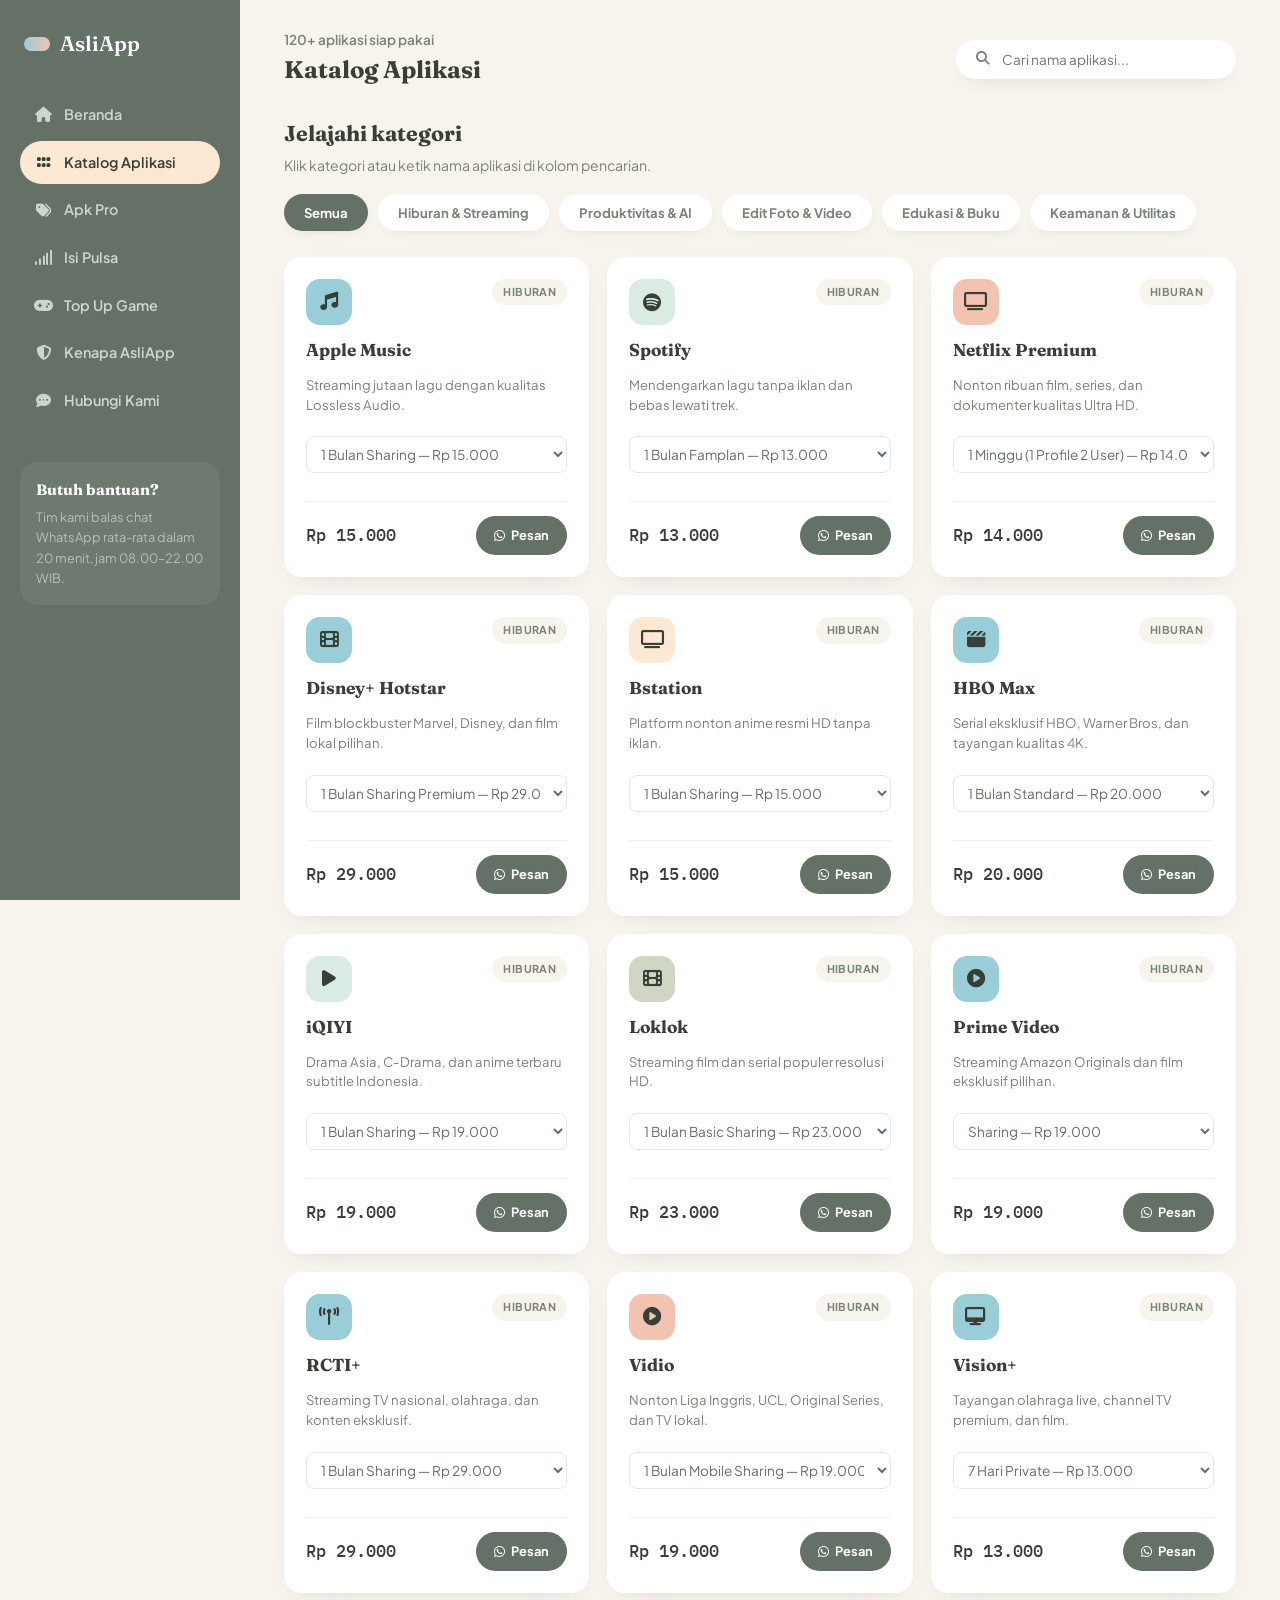
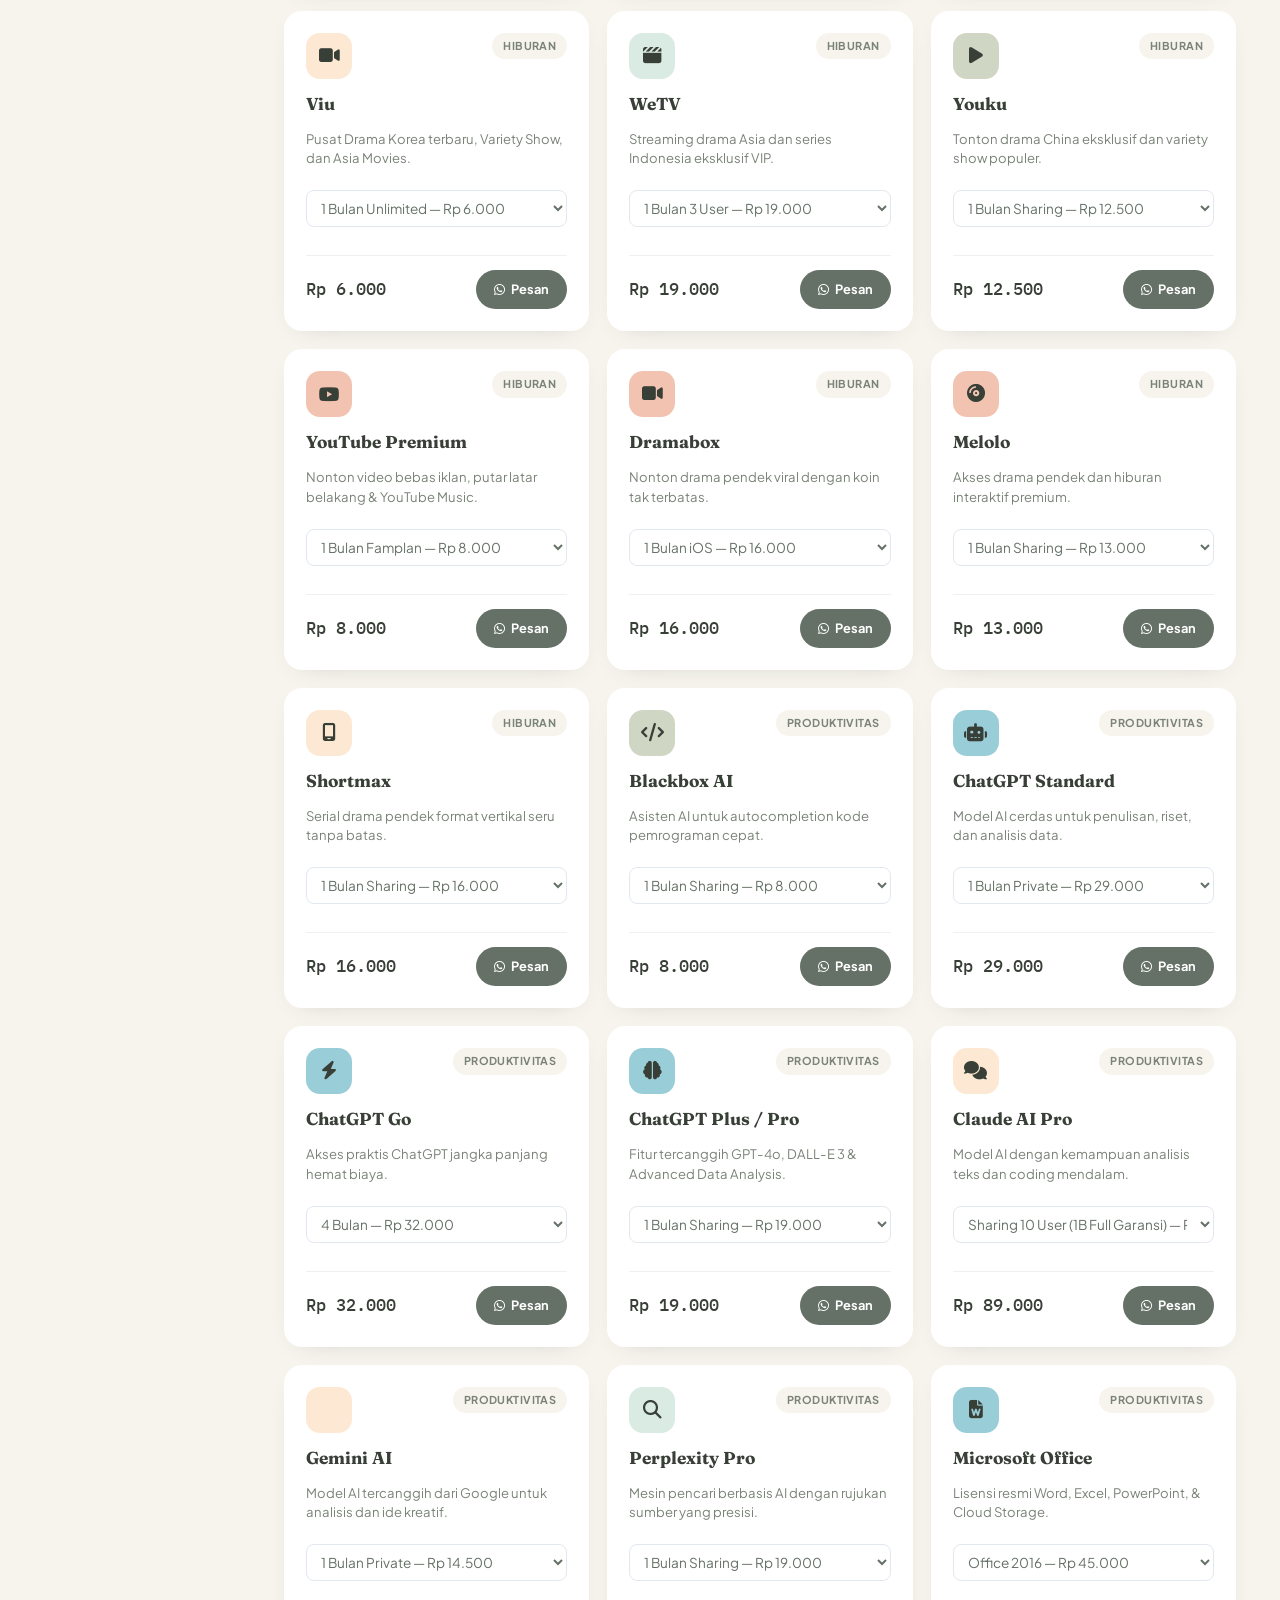
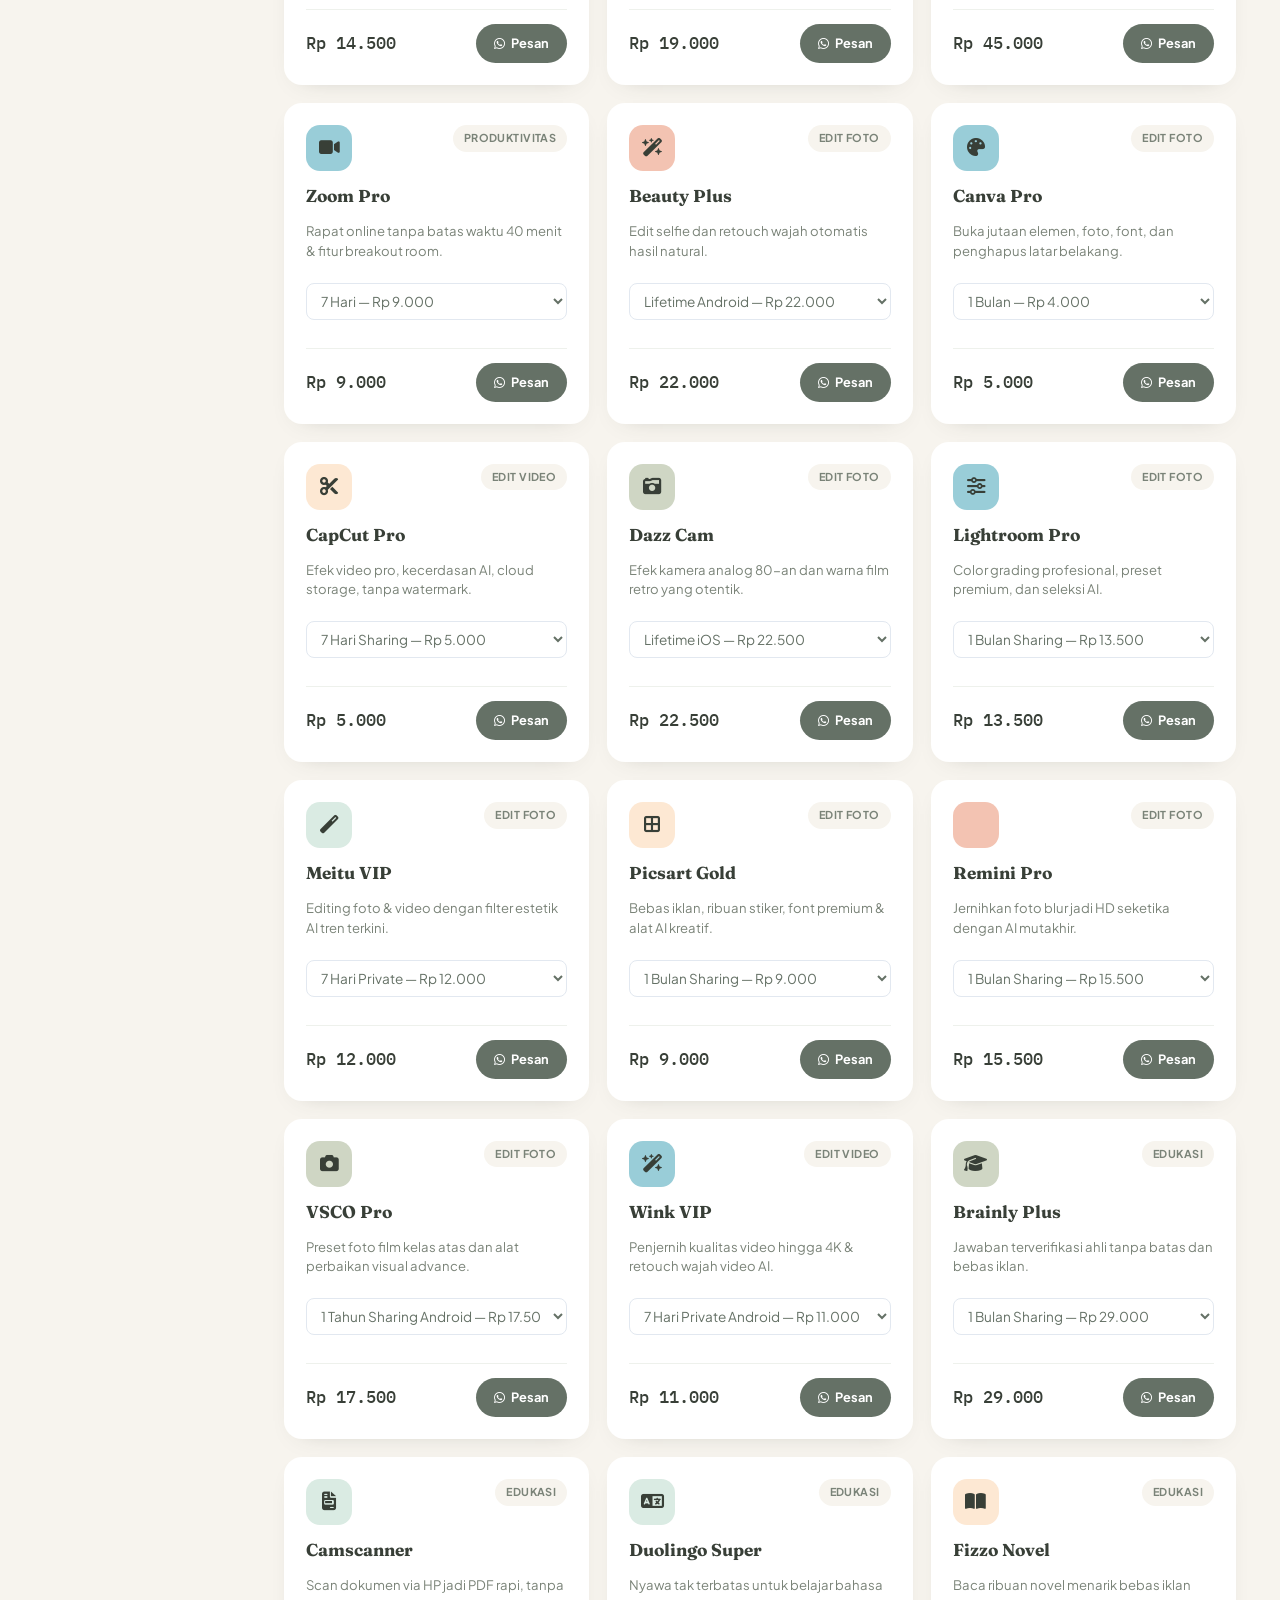
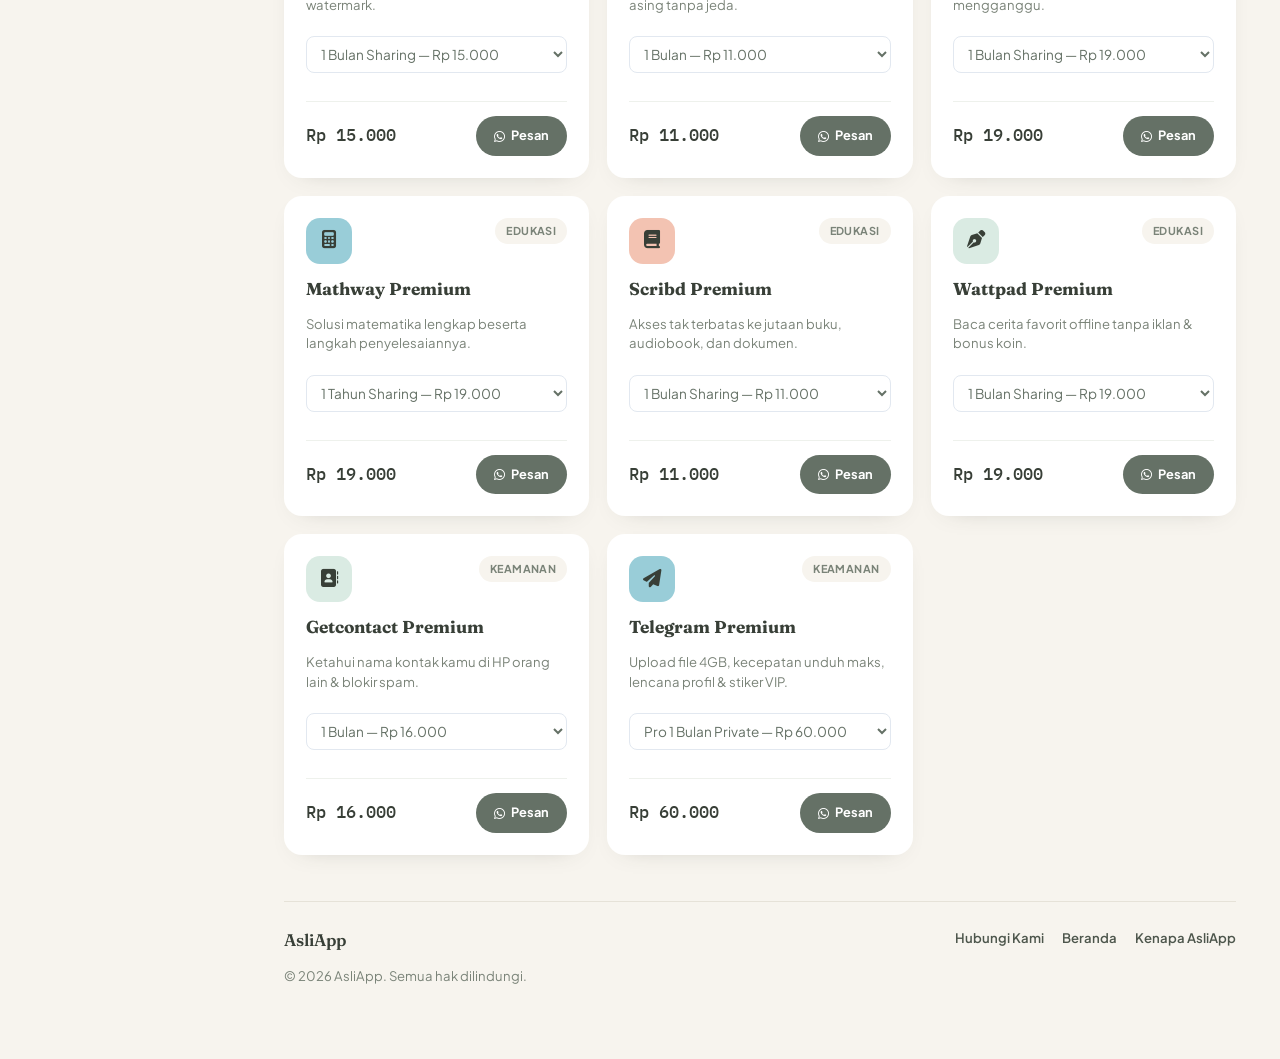
==== commit 295def24: "Update katalog.html" ====
--- a/katalog.html
+++ b/katalog.html
@@ -606,7 +606,7 @@
                 <h4>Canva Pro</h4>
                 <p class="app-desc">Buka jutaan elemen, foto, font, dan penghapus latar belakang.</p>
                 <select class="variant-select">
-                    <option value="1 Bulan" data-price="Rp 4.000">1 Bulan — Rp 4.000</option>
+                    <option value="1 Bulan" data-price="Rp 5.000">1 Bulan — Rp 4.000</option>
                     <option value="1 Bulan Admin" data-price="Rp 7.000">1 Bulan Admin — Rp 7.000</option>
                     <option value="1 Bulan Head" data-price="Rp 19.000">1 Bulan Head — Rp 19.000</option>
                     <option value="1 Tahun" data-price="Rp 20.000">1 Tahun — Rp 20.000</option>
@@ -937,7 +937,7 @@
 <script src="assets/script.js"></script>
 <script>
     document.addEventListener("DOMContentLoaded", function () {
-        var adminPhone = "6288989942301";
+        var adminPhone = "6281217028630";
 
         function updateCardLink(card) {
             var appName = card.querySelector("h4").textContent.trim();
@@ -966,6 +966,11 @@
                 });
             }
         });
+
+        var yearEl = document.getElementById("year");
+        if (yearEl) {
+            yearEl.textContent = new Date().getFullYear();
+        }
     });
 </script>
 </body>
